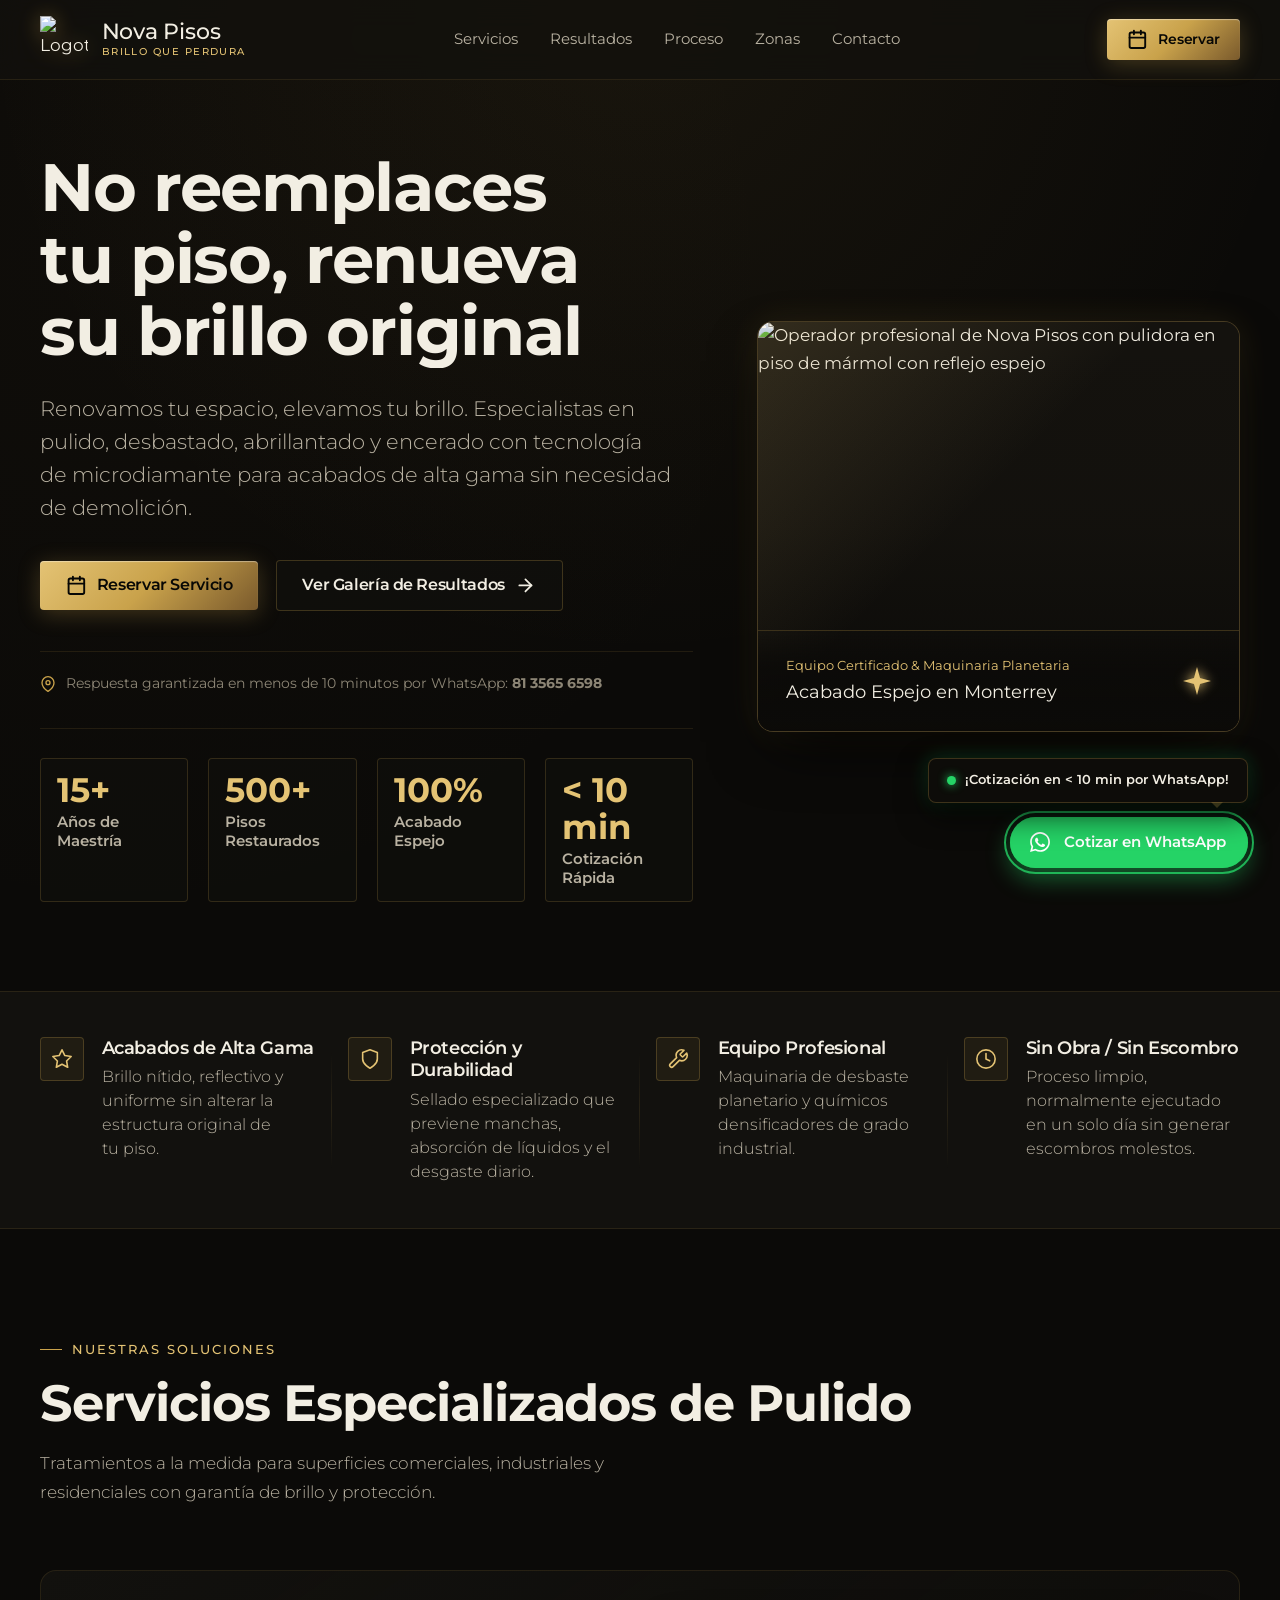
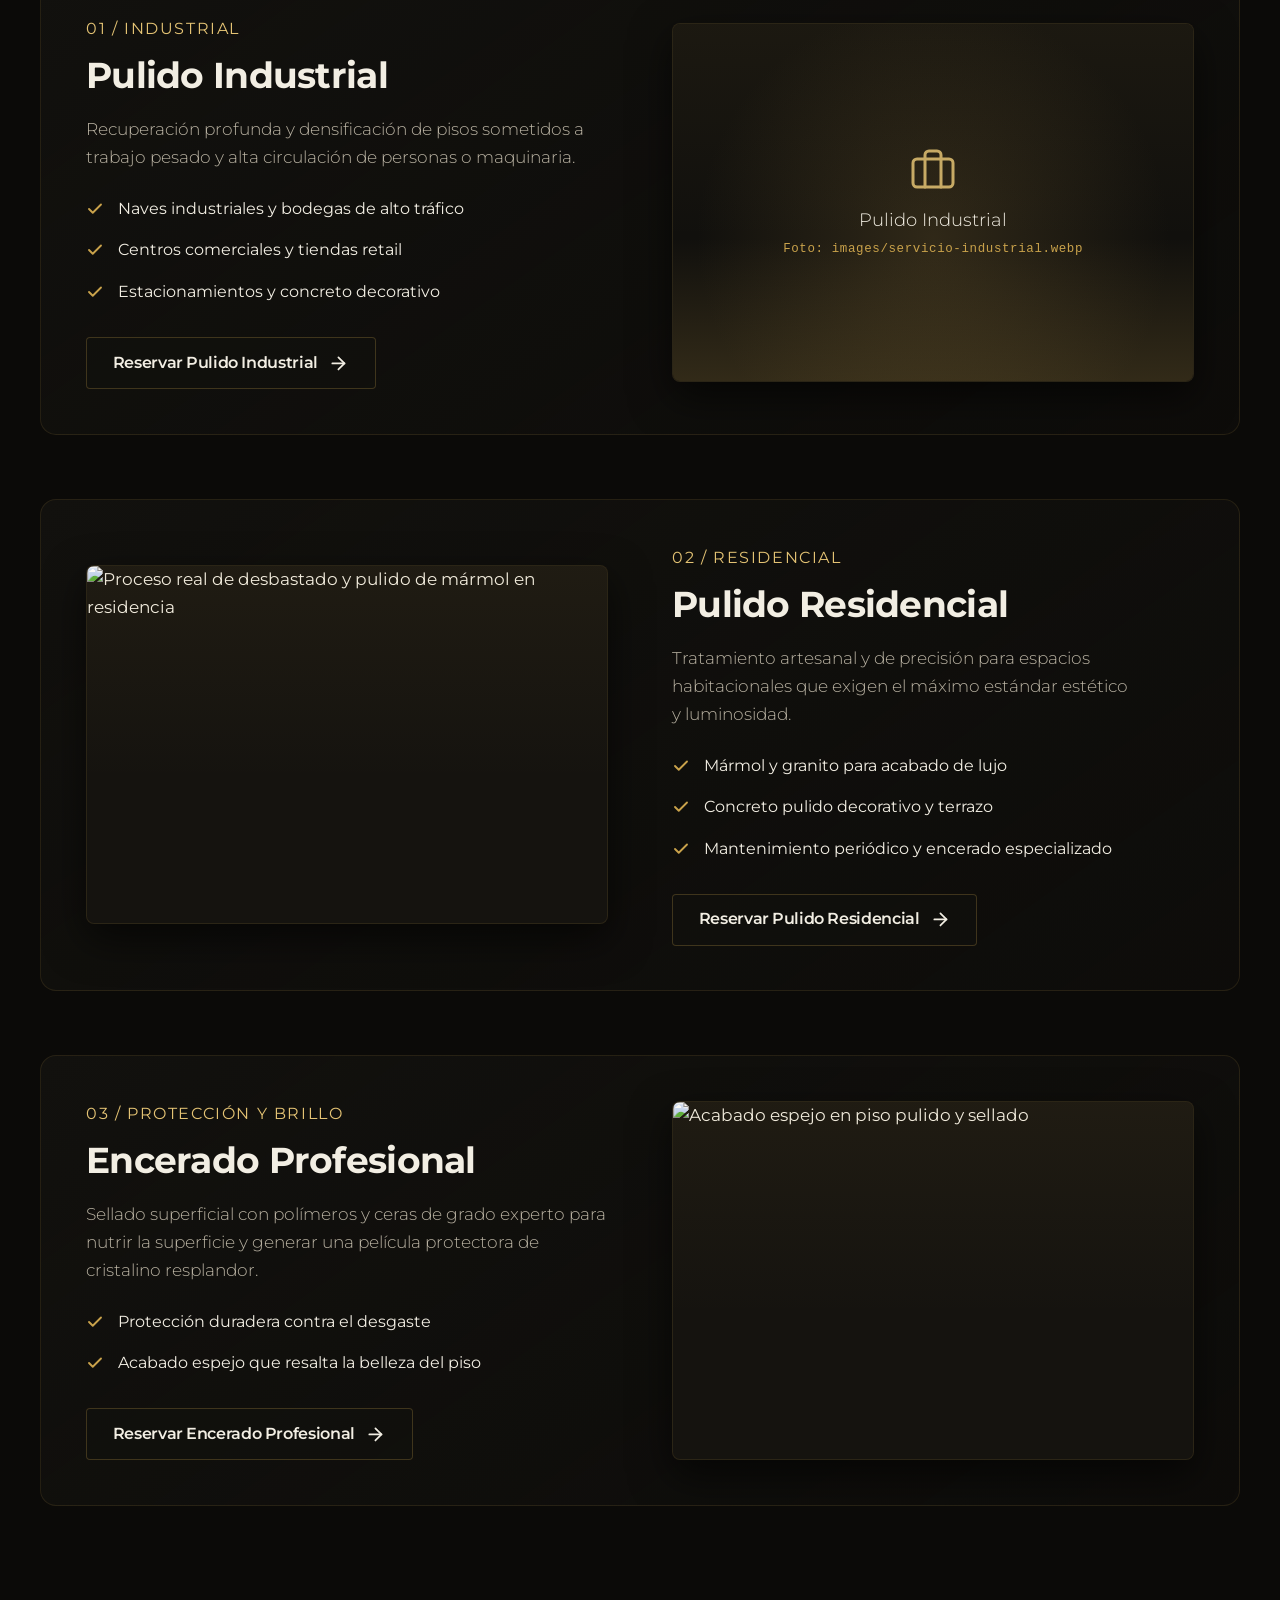
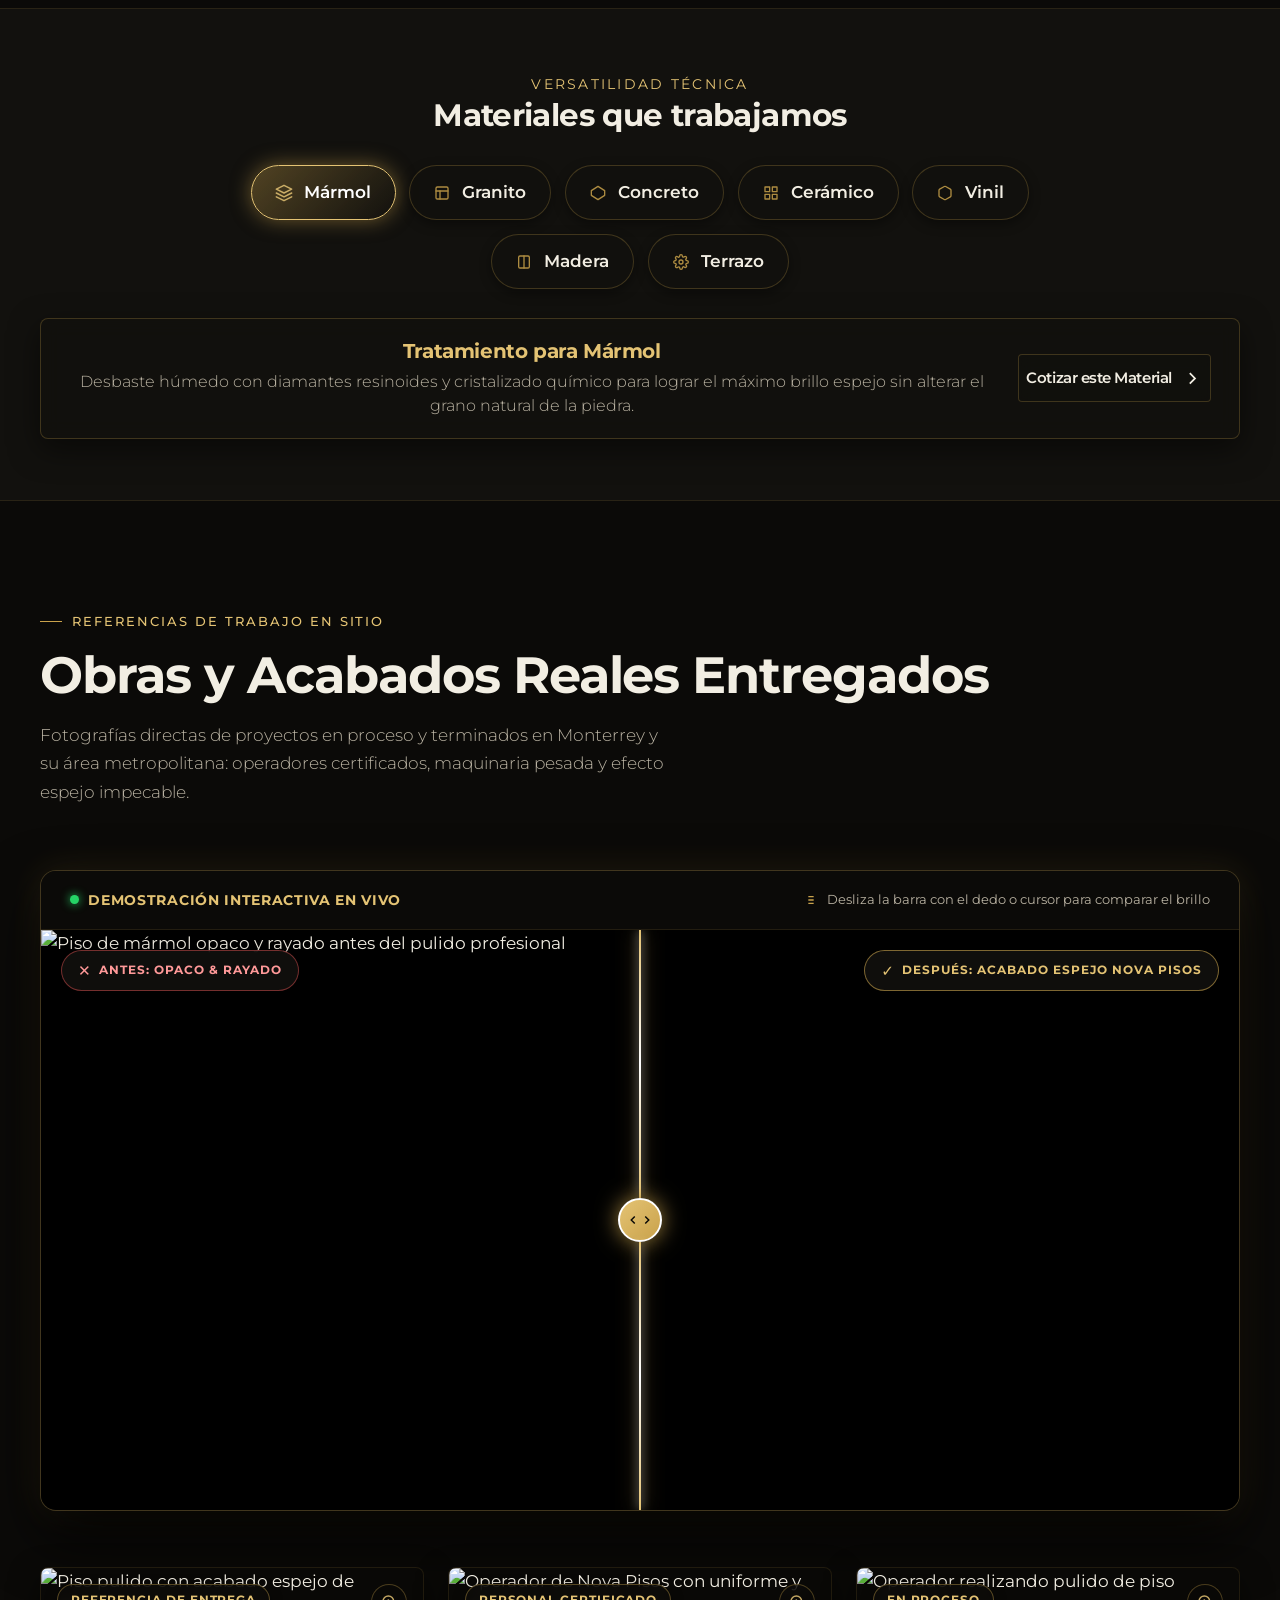
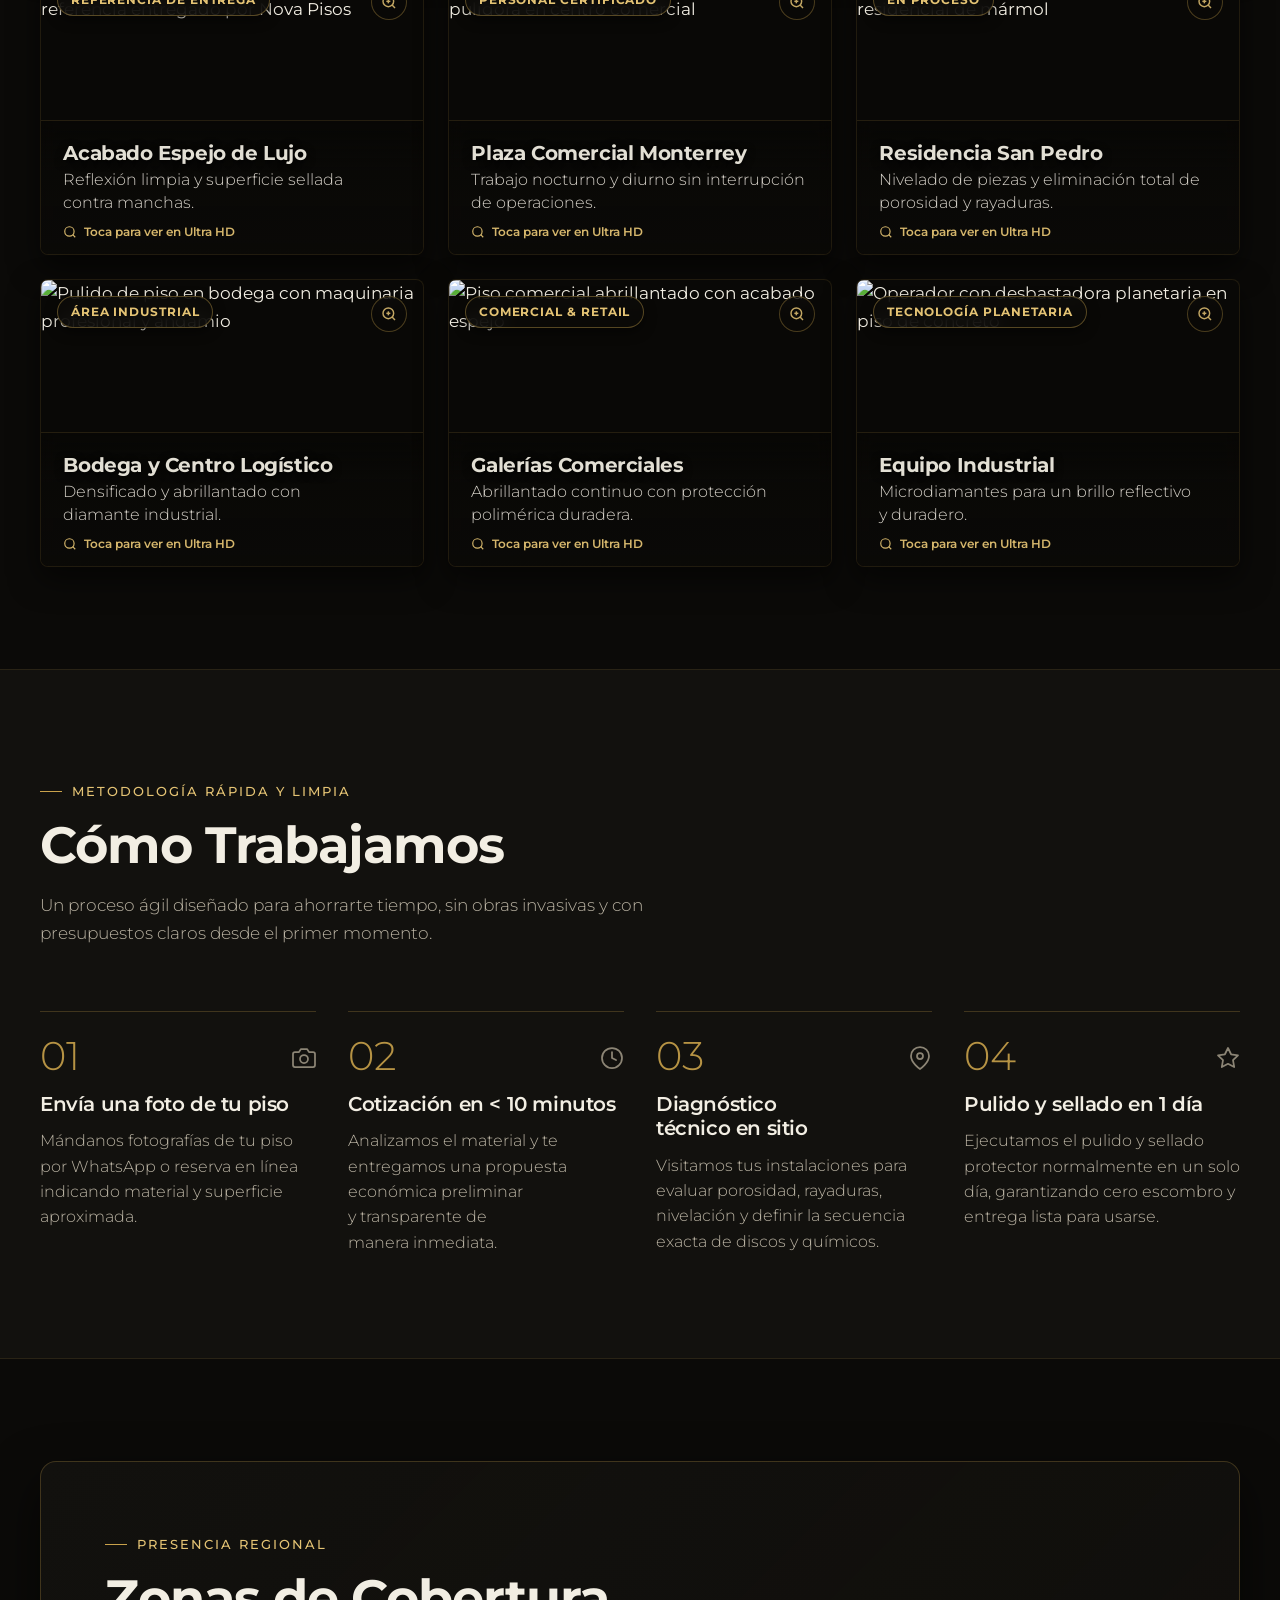
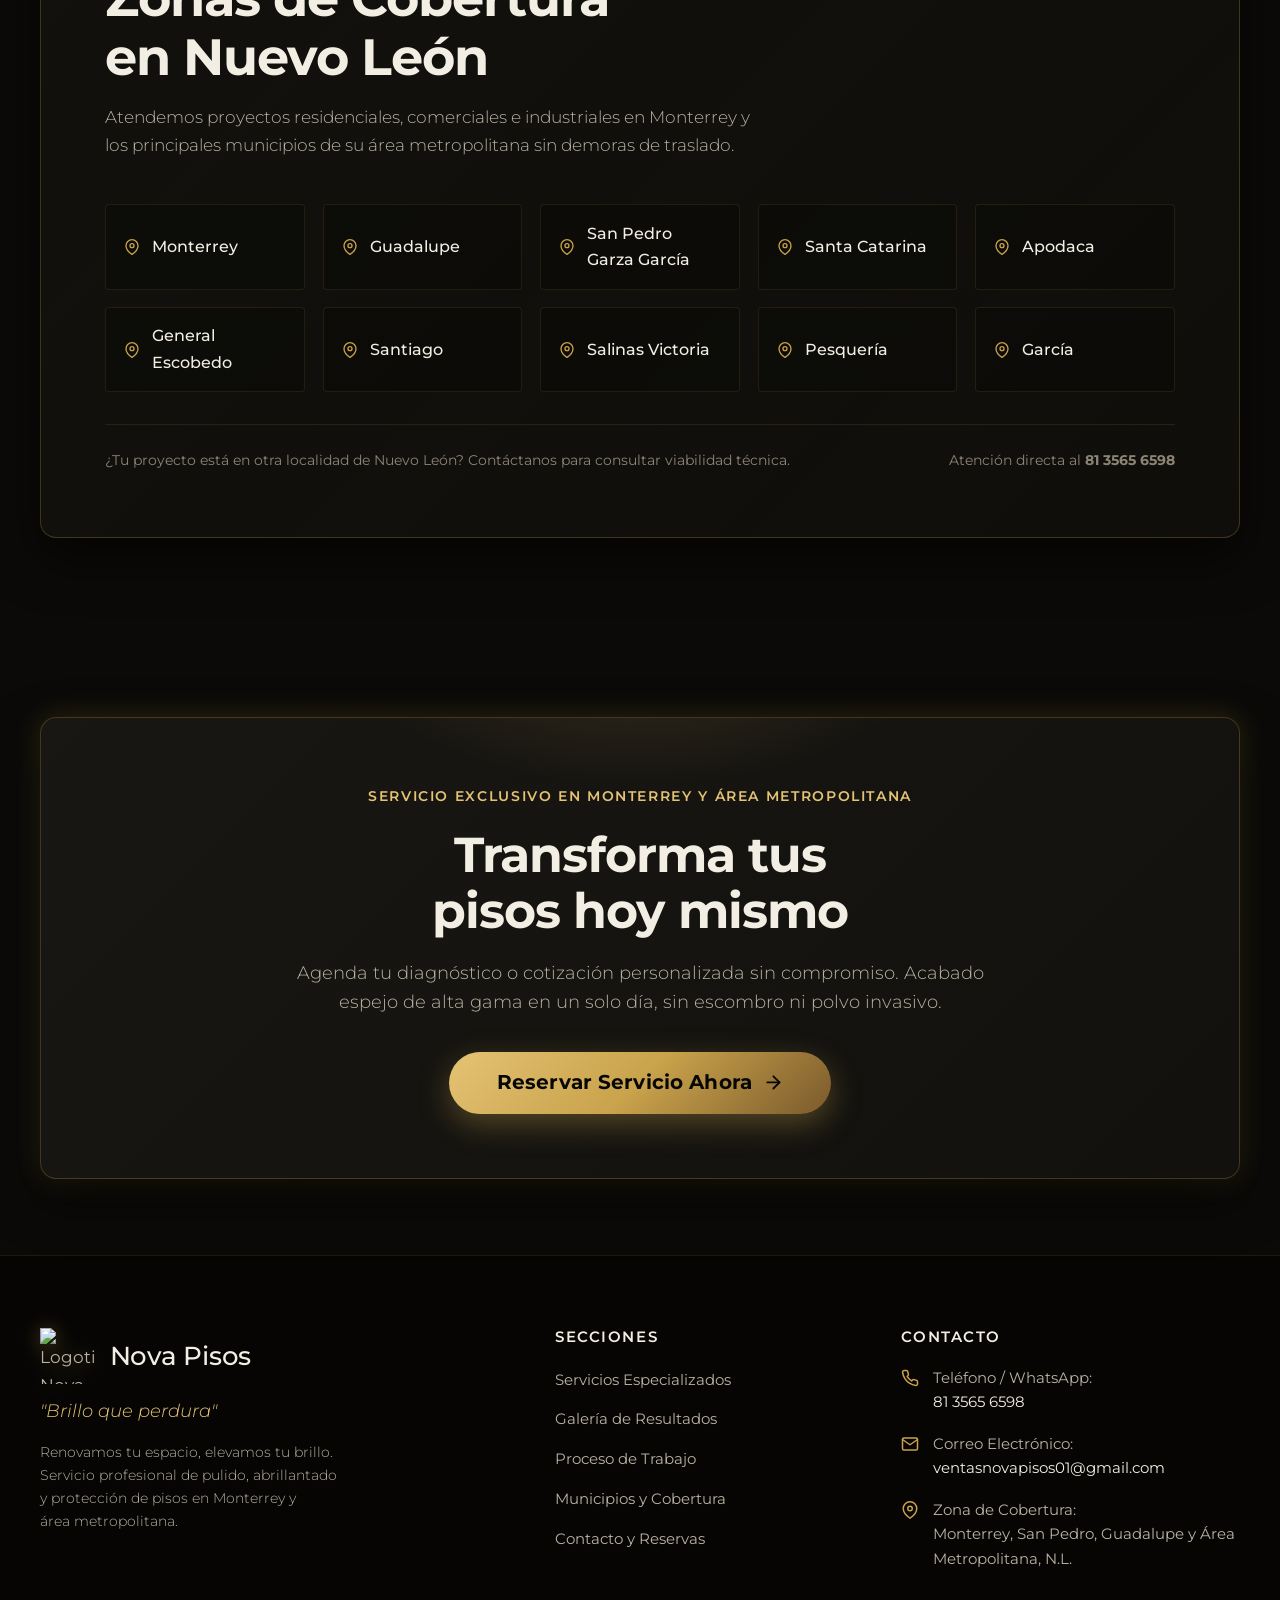
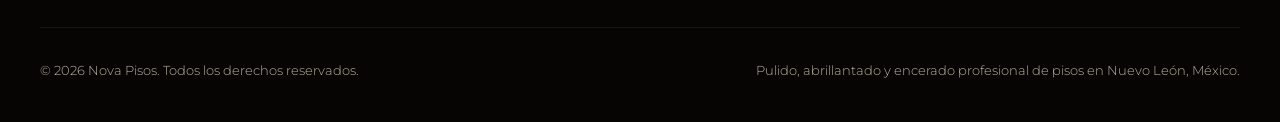
==== index.html @ 242bbbda "Actualizar index.html - boton y diseno responsivo" ====
<!DOCTYPE html>
<html lang="es">
<head>
  <meta charset="UTF-8">
  <meta name="viewport" content="width=device-width, initial-scale=1.0">
  <title>Nova Pisos | Pulido y Abrillantado de Pisos en Monterrey</title>
  <meta name="description" content="Servicio profesional de pulido, desbastado, abrillantado y encerado de pisos en Monterrey y área metropolitana. Mármol, granito, concreto y terrazo. Cotiza en menos de 10 min por WhatsApp.">
  <meta name="keywords" content="pulido de pisos Monterrey, abrillantado de mármol, desbastado de concreto, pulido industrial Monterrey, San Pedro Garza García, Nova Pisos">
  <meta name="author" content="Nova Pisos">

  <!-- Favicon / Icono de la Pestaña -->
  <link rel="icon" type="image/x-icon" href="images/favicon.ico">
  <link rel="icon" type="image/png" sizes="32x32" href="images/favicon-32x32.png">
  <link rel="icon" type="image/png" sizes="16x16" href="images/favicon-16x16.png">
  <link rel="apple-touch-icon" sizes="180x180" href="images/apple-touch-icon.png">

  <!-- Open Graph / Previsualización enriquecida al enviar el link (WhatsApp, Facebook, etc.) -->
  <meta property="og:type" content="website">
  <meta property="og:title" content="Nova Pisos | Pulido y Abrillantado de Pisos en Monterrey">
  <meta property="og:description" content="No reemplaces tu piso, renueva su brillo original. Especialistas en pulido, desbastado, abrillantado y encerado en Monterrey y área metropolitana.">
  <meta property="og:image" content="https://babotso.github.io/nova-pisos/images/og-image.png">
  <meta property="og:image:secure_url" content="https://babotso.github.io/nova-pisos/images/og-image.png">
  <meta property="og:image:type" content="image/png">
  <meta property="og:image:width" content="1200">
  <meta property="og:image:height" content="630">
  <meta property="og:image:alt" content="Logotipo Oficial y Servicios de Nova Pisos Monterrey">
  <meta property="og:site_name" content="Nova Pisos">
  <meta property="og:locale" content="es_MX">

  <!-- Twitter Card -->
  <meta name="twitter:card" content="summary_large_image">
  <meta name="twitter:title" content="Nova Pisos | Pulido y Abrillantado de Pisos en Monterrey">
  <meta name="twitter:description" content="No reemplaces tu piso, renueva su brillo original. Cotización en menos de 10 min por WhatsApp: 81 3565 6598.">
  <meta name="twitter:image" content="https://babotso.github.io/nova-pisos/images/og-image.png">

  <!-- Google Fonts: Montserrat -->
  <link rel="preconnect" href="https://fonts.googleapis.com">
  <link rel="preconnect" href="https://fonts.gstatic.com" crossorigin>
  <link href="https://fonts.googleapis.com/css2?family=Montserrat:ital,wght@0,300;0,400;0,500;0,600;0,700;0,800;0,900;1,400;1,600;1,700&display=swap" rel="stylesheet">

  <!-- Estilos Principales -->
  <link rel="stylesheet" href="css/style.css?v=3.0">
  <link rel="stylesheet" href="css/interactions.css?v=3.0">
  <link rel="preload" as="image" href="images/operador-comercial-uniforme.webp" type="image/webp">
</head>
<body>

  <!-- Enlace accesible de salto al contenido -->
  <a href="#contenido-principal" class="skip-link">Saltar al contenido principal</a>

  <!-- =========================================================================
       1. HEADER FIJO
       ========================================================================= -->
  <header class="site-header" id="header" role="banner">
    <div class="container header-inner">
      <!-- Logotipo & Nombre de Marca Oficial -->
      <a href="#" class="brand" aria-label="Nova Pisos - Inicio">
        <img src="images/logo-nova-pisos-transparente.webp" alt="Logotipo Nova Pisos" class="brand-img" width="48" height="48">
        <div class="brand-text">
          <span class="brand-name">Nova Pisos</span>
          <span class="brand-tagline">Brillo que perdura</span>
        </div>
      </a>

      <!-- Navegación Principal -->
      <nav class="site-nav" id="site-nav" aria-label="Navegación principal">
        <ul class="nav-list">
          <li><a href="#servicios" class="nav-link">Servicios</a></li>
          <li><a href="#resultados" class="nav-link">Resultados</a></li>
          <li><a href="#proceso" class="nav-link">Proceso</a></li>
          <li><a href="#zonas" class="nav-link">Zonas</a></li>
          <li><a href="contactos/" class="nav-link">Contacto</a></li>
        </ul>
      </nav>

      <!-- Acción Header: Reservar / Contacto Directo -->
      <div class="header-actions">
        <a href="contactos/" class="btn btn-primary btn-whatsapp-nav" aria-label="Reservar servicio Nova Pisos">
          <svg viewBox="0 0 24 24" fill="none" stroke="currentColor" stroke-width="2.2" stroke-linecap="round" stroke-linejoin="round" aria-hidden="true">
            <rect x="3" y="4" width="18" height="18" rx="2" ry="2"></rect>
            <line x1="16" y1="2" x2="16" y2="6"></line>
            <line x1="8" y1="2" x2="8" y2="6"></line>
            <line x1="3" y1="10" x2="21" y2="10"></line>
          </svg>
          <span>Reservar</span>
        </a>
        <button type="button" class="mobile-toggle" id="mobile-toggle" aria-label="Abrir menú" aria-expanded="false" aria-controls="site-nav">
          <svg viewBox="0 0 24 24" fill="none" stroke="currentColor" stroke-width="2" stroke-linecap="round" stroke-linejoin="round">
            <line x1="3" y1="12" x2="21" y2="12"></line>
            <line x1="3" y1="6" x2="21" y2="6"></line>
            <line x1="3" y1="18" x2="21" y2="18"></line>
          </svg>
        </button>
      </div>
    </div>
  </header>

  <main id="contenido-principal">
    <!-- =========================================================================
         2. HERO (LAYOUT ASIMÉTRICO & REFLEJO PROTAGONISTA)
         ========================================================================= -->
    <section class="section hero-section" aria-label="Presentación principal">
      <div class="container">
        <div class="hero-grid">
          <!-- Columna Izquierda: Mensaje Contundente -->
          <div class="hero-content reveal-left">
            <h1 class="hero-title">
              No reemplaces tu piso, renueva su brillo original
            </h1>

            <p class="hero-lead">
              Renovamos tu espacio, elevamos tu brillo. Especialistas en pulido, desbastado, abrillantado y encerado con tecnología de microdiamante para acabados de alta gama sin necesidad de demolición.
            </p>

            <div class="hero-actions">
              <a href="contactos/" class="btn btn-primary" aria-label="Reservar servicio de pulido">
                <svg viewBox="0 0 24 24" fill="none" stroke="currentColor" stroke-width="2.2" stroke-linecap="round" stroke-linejoin="round" aria-hidden="true">
                  <rect x="3" y="4" width="18" height="18" rx="2" ry="2"></rect>
                  <line x1="16" y1="2" x2="16" y2="6"></line>
                  <line x1="8" y1="2" x2="8" y2="6"></line>
                  <line x1="3" y1="10" x2="21" y2="10"></line>
                </svg>
                <span>Reservar Servicio</span>
              </a>

              <a href="#resultados" class="btn btn-secondary">
                <span>Ver Galería de&nbsp;Resultados</span>
                <svg viewBox="0 0 24 24" fill="none" stroke="currentColor" stroke-width="2" stroke-linecap="round" stroke-linejoin="round" aria-hidden="true">
                  <line x1="5" y1="12" x2="19" y2="12"></line>
                  <polyline points="12 5 19 12 12 19"></polyline>
                </svg>
              </a>
            </div>

            <div class="hero-location-badge">
              <svg viewBox="0 0 24 24" fill="none" stroke="currentColor" stroke-width="2" stroke-linecap="round" stroke-linejoin="round" aria-hidden="true">
                <path d="M21 10c0 7-9 13-9 13s-9-6-9-13a9 9 0 0 1 18 0z"></path>
                <circle cx="12" cy="10" r="3"></circle>
              </svg>
              <span>Respuesta garantizada en menos de 10 minutos por WhatsApp: <strong>81 3565 6598</strong></span>
            </div>

            <!-- Métricas animadas e interactivas -->
            <div class="hero-stats-strip reveal-init delay-2">
              <div class="stat-counter-card">
                <span class="stat-number" data-target="15" data-suffix="+">0</span>
                <span class="stat-label">Años de Maestría</span>
              </div>
              <div class="stat-counter-card">
                <span class="stat-number" data-target="500" data-suffix="+">0</span>
                <span class="stat-label">Pisos Restaurados</span>
              </div>
              <div class="stat-counter-card">
                <span class="stat-number" data-target="100" data-suffix="%">0</span>
                <span class="stat-label">Acabado Espejo</span>
              </div>
              <div class="stat-counter-card">
                <span class="stat-number" data-target="10" data-prefix="< " data-suffix=" min">0</span>
                <span class="stat-label">Cotización Rápida</span>
              </div>
            </div>
          </div>

          <!-- Columna Derecha: Elemento Protagonista de Piso Pulido Tipo Espejo -->
          <div class="hero-visual-wrapper reveal-right">
            <div class="hero-mirror-stage">
              <div class="hero-image-box">
                <!-- Imagen principal del hero con operador real y reflejo espejo -->
                <img src="images/operador-comercial-uniforme.webp" alt="Operador profesional de Nova Pisos con pulidora en piso de mármol con reflejo espejo" loading="eager" fetchpriority="high" width="1600" height="1579">

                <!-- Capas de reflejo y brillo especular -->
                <div class="mirror-specular-glow" aria-hidden="true"></div>

                <div class="mirror-reflection-floor">
                  <div>
                    <span class="mirror-caption-sub">Equipo Certificado & Maquinaria Planetaria</span>
                    <span class="mirror-caption-label">Acabado Espejo en Monterrey</span>
                  </div>
                  <div class="specular-star" aria-hidden="true">
                    <svg width="28" height="28" viewBox="0 0 24 24" fill="currentColor">
                      <path d="M12 0L14.6 9.4L24 12L14.6 14.6L12 24L9.4 14.6L0 12L9.4 9.4L12 0Z"/>
                    </svg>
                  </div>
                </div>
              </div>
            </div>
          </div>
        </div>
      </div>
    </section>

    <!-- =========================================================================
         3. FRANJA DE 4 VALORES CORTOS
         ========================================================================= -->
    <section class="values-strip" aria-label="Nuestros valores y ventajas">
      <div class="container">
        <div class="values-grid">
          <!-- Valor 1 -->
          <div class="value-card reveal-init delay-1">
            <div class="value-icon-box" aria-hidden="true">
              <svg viewBox="0 0 24 24" fill="none" stroke="currentColor" stroke-width="1.75" stroke-linecap="round" stroke-linejoin="round">
                <polygon points="12 2 15.09 8.26 22 9.27 17 14.14 18.18 21.02 12 17.77 5.82 21.02 7 14.14 2 9.27 8.91 8.26 12 2"></polygon>
              </svg>
            </div>
            <div>
              <h3 class="value-title">Acabados de Alta Gama</h3>
              <p class="value-desc">Brillo nítido, reflectivo y uniforme sin alterar la estructura original de tu piso.</p>
            </div>
          </div>

          <!-- Valor 2 -->
          <div class="value-card reveal-init delay-2">
            <div class="value-icon-box" aria-hidden="true">
              <svg viewBox="0 0 24 24" fill="none" stroke="currentColor" stroke-width="1.75" stroke-linecap="round" stroke-linejoin="round">
                <path d="M12 22s8-4 8-10V5l-8-3-8 3v7c0 6 8 10 8 10z"></path>
              </svg>
            </div>
            <div>
              <h3 class="value-title">Protección y Durabilidad</h3>
              <p class="value-desc">Sellado especializado que previene manchas, absorción de líquidos y el desgaste diario.</p>
            </div>
          </div>

          <!-- Valor 3 -->
          <div class="value-card reveal-init delay-3">
            <div class="value-icon-box" aria-hidden="true">
              <svg viewBox="0 0 24 24" fill="none" stroke="currentColor" stroke-width="1.75" stroke-linecap="round" stroke-linejoin="round">
                <path d="M14.7 6.3a1 1 0 0 0 0 1.4l1.6 1.6a1 1 0 0 0 1.4 0l3.77-3.77a6 6 0 0 1-7.94 7.94l-6.91 6.91a2.12 2.12 0 0 1-3-3l6.91-6.91a6 6 0 0 1 7.94-7.94l-3.76 3.76z"></path>
              </svg>
            </div>
            <div>
              <h3 class="value-title">Equipo Profesional</h3>
              <p class="value-desc">Maquinaria de desbaste planetario y químicos densificadores de grado industrial.</p>
            </div>
          </div>

          <!-- Valor 4 -->
          <div class="value-card reveal-init delay-4">
            <div class="value-icon-box" aria-hidden="true">
              <svg viewBox="0 0 24 24" fill="none" stroke="currentColor" stroke-width="1.75" stroke-linecap="round" stroke-linejoin="round">
                <circle cx="12" cy="12" r="10"></circle>
                <polyline points="12 6 12 12 16 14"></polyline>
              </svg>
            </div>
            <div>
              <h3 class="value-title">Sin Obra / Sin Escombro</h3>
              <p class="value-desc">Proceso limpio, normalmente ejecutado en un solo día sin generar escombros molestos.</p>
            </div>
          </div>
        </div>
      </div>
    </section>

    <!-- =========================================================================
         4. SERVICIOS (3 BLOQUES CON IMAGEN + BULLETS)
         ========================================================================= -->
    <section class="section services-section" id="servicios" aria-labelledby="titulo-servicios">
      <div class="container">
        <div class="section-head">
          <span class="section-tag">Nuestras Soluciones</span>
          <h2 class="section-title" id="titulo-servicios">Servicios Especializados de Pulido</h2>
          <p class="section-subtitle">
            Tratamientos a la medida para superficies comerciales, industriales y residenciales con garantía de brillo y protección.
          </p>
        </div>

        <div class="services-stack">
          <!-- Servicio 1: Pulido Industrial -->
          <article class="service-row">
            <div class="service-info reveal-left">
              <span class="service-number">01 / INDUSTRIAL</span>
              <h3 class="service-title">Pulido Industrial</h3>
              <p>
                Recuperación profunda y densificación de pisos sometidos a trabajo pesado y alta circulación de personas o maquinaria.
              </p>
              <ul class="service-bullets">
                <li class="service-bullet-item">
                  <svg class="bullet-indicator" viewBox="0 0 24 24" fill="none" stroke="currentColor" stroke-width="2.5" stroke-linecap="round" stroke-linejoin="round" aria-hidden="true">
                    <polyline points="20 6 9 17 4 12"></polyline>
                  </svg>
                  <span>Naves industriales y bodegas de alto tráfico</span>
                </li>
                <li class="service-bullet-item">
                  <svg class="bullet-indicator" viewBox="0 0 24 24" fill="none" stroke="currentColor" stroke-width="2.5" stroke-linecap="round" stroke-linejoin="round" aria-hidden="true">
                    <polyline points="20 6 9 17 4 12"></polyline>
                  </svg>
                  <span>Centros comerciales y tiendas retail</span>
                </li>
                <li class="service-bullet-item">
                  <svg class="bullet-indicator" viewBox="0 0 24 24" fill="none" stroke="currentColor" stroke-width="2.5" stroke-linecap="round" stroke-linejoin="round" aria-hidden="true">
                    <polyline points="20 6 9 17 4 12"></polyline>
                  </svg>
                  <span>Estacionamientos y concreto decorativo</span>
                </li>
              </ul>
              <a href="contactos/" class="btn btn-secondary">
                <span>Reservar Pulido&nbsp;Industrial</span>
                <svg viewBox="0 0 24 24" fill="none" stroke="currentColor" stroke-width="2" stroke-linecap="round" stroke-linejoin="round" aria-hidden="true">
                  <line x1="5" y1="12" x2="19" y2="12"></line>
                  <polyline points="12 5 19 12 12 19"></polyline>
                </svg>
              </a>
            </div>

            <div class="service-visual reveal-right">
              <img src="images/servicio-industrial.webp" alt="Pulido industrial en naves y bodegas" loading="lazy" onerror="this.style.display='none'; this.nextElementSibling.style.display='flex';">
              <div class="placeholder-visual" style="display: none;">
                <svg class="placeholder-icon" viewBox="0 0 24 24" fill="none" stroke="currentColor" stroke-width="1.5" stroke-linecap="round" stroke-linejoin="round" aria-hidden="true">
                  <rect x="2" y="7" width="20" height="14" rx="2" ry="2"></rect>
                  <path d="M16 21V5a2 2 0 0 0-2-2h-4a2 2 0 0 0-2 2v16"></path>
                </svg>
                <p class="placeholder-label">Pulido Industrial</p>
                <span class="placeholder-specs">Foto: images/servicio-industrial.webp</span>
              </div>
              <div class="service-visual-overlay" aria-hidden="true"></div>
            </div>
          </article>

          <!-- Servicio 2: Pulido Residencial (Invertido) -->
          <article class="service-row reverse">
            <div class="service-info reveal-right">
              <span class="service-number">02 / RESIDENCIAL</span>
              <h3 class="service-title">Pulido Residencial</h3>
              <p>
                Tratamiento artesanal y de precisión para espacios habitacionales que exigen el máximo estándar estético y luminosidad.
              </p>
              <ul class="service-bullets">
                <li class="service-bullet-item">
                  <svg class="bullet-indicator" viewBox="0 0 24 24" fill="none" stroke="currentColor" stroke-width="2.5" stroke-linecap="round" stroke-linejoin="round" aria-hidden="true">
                    <polyline points="20 6 9 17 4 12"></polyline>
                  </svg>
                  <span>Mármol y granito para acabado de lujo</span>
                </li>
                <li class="service-bullet-item">
                  <svg class="bullet-indicator" viewBox="0 0 24 24" fill="none" stroke="currentColor" stroke-width="2.5" stroke-linecap="round" stroke-linejoin="round" aria-hidden="true">
                    <polyline points="20 6 9 17 4 12"></polyline>
                  </svg>
                  <span>Concreto pulido decorativo y terrazo</span>
                </li>
                <li class="service-bullet-item">
                  <svg class="bullet-indicator" viewBox="0 0 24 24" fill="none" stroke="currentColor" stroke-width="2.5" stroke-linecap="round" stroke-linejoin="round" aria-hidden="true">
                    <polyline points="20 6 9 17 4 12"></polyline>
                  </svg>
                  <span>Mantenimiento periódico y encerado especializado</span>
                </li>
              </ul>
              <a href="contactos/" class="btn btn-secondary">
                <span>Reservar Pulido&nbsp;Residencial</span>
                <svg viewBox="0 0 24 24" fill="none" stroke="currentColor" stroke-width="2" stroke-linecap="round" stroke-linejoin="round" aria-hidden="true">
                  <line x1="5" y1="12" x2="19" y2="12"></line>
                  <polyline points="12 5 19 12 12 19"></polyline>
                </svg>
              </a>
            </div>

            <div class="service-visual reveal-left">
              <img src="images/operador-residencial-proceso.webp" alt="Proceso real de desbastado y pulido de mármol en residencia" loading="lazy">
              <div class="service-visual-overlay" aria-hidden="true"></div>
            </div>
          </article>

          <!-- Servicio 3: Encerado Profesional -->
          <article class="service-row">
            <div class="service-info reveal-left">
              <span class="service-number">03 / PROTECCIÓN Y BRILLO</span>
              <h3 class="service-title">Encerado Profesional</h3>
              <p>
                Sellado superficial con polímeros y ceras de grado experto para nutrir la superficie y generar una película protectora de cristalino resplandor.
              </p>
              <ul class="service-bullets">
                <li class="service-bullet-item">
                  <svg class="bullet-indicator" viewBox="0 0 24 24" fill="none" stroke="currentColor" stroke-width="2.5" stroke-linecap="round" stroke-linejoin="round" aria-hidden="true">
                    <polyline points="20 6 9 17 4 12"></polyline>
                  </svg>
                  <span>Protección duradera contra el desgaste</span>
                </li>
                <li class="service-bullet-item">
                  <svg class="bullet-indicator" viewBox="0 0 24 24" fill="none" stroke="currentColor" stroke-width="2.5" stroke-linecap="round" stroke-linejoin="round" aria-hidden="true">
                    <polyline points="20 6 9 17 4 12"></polyline>
                  </svg>
                  <span>Acabado espejo que resalta la belleza del piso</span>
                </li>
              </ul>
              <a href="contactos/" class="btn btn-secondary">
                <span>Reservar Encerado&nbsp;Profesional</span>
                <svg viewBox="0 0 24 24" fill="none" stroke="currentColor" stroke-width="2" stroke-linecap="round" stroke-linejoin="round" aria-hidden="true">
                  <line x1="5" y1="12" x2="19" y2="12"></line>
                  <polyline points="12 5 19 12 12 19"></polyline>
                </svg>
              </a>
            </div>

            <div class="service-visual reveal-right">
              <img src="images/resultado-espejo-terminado.webp" alt="Acabado espejo en piso pulido y sellado" loading="lazy">
              <div class="service-visual-overlay" aria-hidden="true"></div>
            </div>
          </article>
        </div>
      </div>
    </section>

    <!-- =========================================================================
         5. BANDA DE MATERIALES (CHIPS)
         ========================================================================= -->
    <section class="materials-band" aria-label="Materiales que trabajamos">
      <div class="container">
        <span class="materials-title-small">Versatilidad Técnica</span>
        <h2 class="materials-headline">Materiales que trabajamos</h2>
        <div class="materials-chips-wrap" id="materials-chips-container">
          <!-- Mármol -->
          <div class="material-chip active reveal-scale delay-1" data-material="Mármol" data-desc="Desbaste húmedo con diamantes resinoides y cristalizado químico para lograr el máximo brillo espejo sin alterar el grano natural de la piedra.">
            <svg viewBox="0 0 24 24" fill="none" stroke="currentColor" stroke-width="2" stroke-linecap="round" stroke-linejoin="round" aria-hidden="true">
              <polygon points="12 2 2 7 12 12 22 7 12 2"></polygon>
              <polyline points="2 17 12 22 22 17"></polyline>
              <polyline points="2 12 12 17 22 12"></polyline>
            </svg>
            <span>Mármol</span>
          </div>

          <!-- Granito -->
          <div class="material-chip reveal-scale delay-2" data-material="Granito" data-desc="Pulido con copas de diamante de alta densidad para recuperar el lustre original y sellador de penetración profunda antimanchas.">
            <svg viewBox="0 0 24 24" fill="none" stroke="currentColor" stroke-width="2" stroke-linecap="round" stroke-linejoin="round" aria-hidden="true">
              <rect x="3" y="3" width="18" height="18" rx="2" ry="2"></rect>
              <line x1="3" y1="9" x2="21" y2="9"></line>
              <line x1="9" y1="21" x2="9" y2="9"></line>
            </svg>
            <span>Granito</span>
          </div>

          <!-- Concreto -->
          <div class="material-chip reveal-scale delay-3" data-material="Concreto" data-desc="Densificado con silicato de litio y pulido mecánico planetario de alta resistencia mecánica para naves industriales, bodegas y cocheras.">
            <svg viewBox="0 0 24 24" fill="none" stroke="currentColor" stroke-width="2" stroke-linecap="round" stroke-linejoin="round" aria-hidden="true">
              <polygon points="12 2 22 8.5 22 15.5 12 22 2 15.5 2 8.5 12 2"></polygon>
            </svg>
            <span>Concreto</span>
          </div>

          <!-- Cerámico -->
          <div class="material-chip reveal-scale delay-1" data-material="Cerámico" data-desc="Limpieza desincrustante profunda con cepillos rotativos, desmanchado de boquillas y sellador protector hidrofóbico.">
            <svg viewBox="0 0 24 24" fill="none" stroke="currentColor" stroke-width="2" stroke-linecap="round" stroke-linejoin="round" aria-hidden="true">
              <rect x="3" y="3" width="7" height="7"></rect>
              <rect x="14" y="3" width="7" height="7"></rect>
              <rect x="14" y="14" width="7" height="7"></rect>
              <rect x="3" y="14" width="7" height="7"></rect>
            </svg>
            <span>Cerámico</span>
          </div>

          <!-- Vinil -->
          <div class="material-chip reveal-scale delay-2" data-material="Vinil" data-desc="Decapado total de capas viejas degradadas y aplicación de 3 capas de emulsión polimérica antideslizante con acabado gloss.">
            <svg viewBox="0 0 24 24" fill="none" stroke="currentColor" stroke-width="2" stroke-linecap="round" stroke-linejoin="round" aria-hidden="true">
              <path d="M21 16V8a2 2 0 0 0-1-1.73l-7-4a2 2 0 0 0-2 0l-7 4A2 2 0 0 0 3 8v8a2 2 0 0 0 1 1.73l7 4a2 2 0 0 0 2 0l7-4A2 2 0 0 0 21 16z"></path>
            </svg>
            <span>Vinil</span>
          </div>

          <!-- Madera -->
          <div class="material-chip reveal-scale delay-3" data-material="Madera" data-desc="Lijado fino de precisión libre de polvo, resanado estético de juntas y barniz o cera poliuretánica de alto tránsito.">
            <svg viewBox="0 0 24 24" fill="none" stroke="currentColor" stroke-width="2" stroke-linecap="round" stroke-linejoin="round" aria-hidden="true">
              <path d="M12 3v18"></path>
              <rect x="4" y="3" width="16" height="18" rx="2"></rect>
            </svg>
            <span>Madera</span>
          </div>

          <!-- Terrazo -->
          <div class="material-chip reveal-scale delay-4" data-material="Terrazo" data-desc="Restauración de juntas de dilatación, desbaste micrométrico y abrillantado con pasta cristalizadora para brillo continuo.">
            <svg viewBox="0 0 24 24" fill="none" stroke="currentColor" stroke-width="2" stroke-linecap="round" stroke-linejoin="round" aria-hidden="true">
              <circle cx="12" cy="12" r="3"></circle>
              <path d="M19.4 15a1.65 1.65 0 0 0 .33 1.82l.06.06a2 2 0 0 1 0 2.83 2 2 0 0 1-2.83 0l-.06-.06a1.65 1.65 0 0 0-1.82-.33 1.65 1.65 0 0 0-1 1.51V21a2 2 0 0 1-2 2 2 2 0 0 1-2-2v-.09A1.65 1.65 0 0 0 9 19.4a1.65 1.65 0 0 0-1.82.33l-.06.06a2 2 0 0 1-2.83 0 2 2 0 0 1 0-2.83l.06-.06a1.65 1.65 0 0 0 .33-1.82 1.65 1.65 0 0 0-1.51-1H3a2 2 0 0 1-2-2 2 2 0 0 1 2-2h.09A1.65 1.65 0 0 0 4.6 9a1.65 1.65 0 0 0-.33-1.82l-.06-.06a2 2 0 0 1 0-2.83 2 2 0 0 1 2.83 0l.06.06a1.65 1.65 0 0 0 1.82.33H9a1.65 1.65 0 0 0 1-1.51V3a2 2 0 0 1 2-2 2 2 0 0 1 2 2v.09a1.65 1.65 0 0 0 1 1.51 1.65 1.65 0 0 0 1.82-.33l.06-.06a2 2 0 0 1 2.83 0 2 2 0 0 1 0 2.83l-.06.06a1.65 1.65 0 0 0-.33 1.82V9a1.65 1.65 0 0 0 1.51 1H21a2 2 0 0 1 2 2 2 2 0 0 1-2 2h-.09a1.65 1.65 0 0 0-1.51 1z"></path>
            </svg>
            <span>Terrazo</span>
          </div>
        </div>

        <!-- Tarjeta Interactiva de Detalle de Material -->
        <div class="material-info-card" id="material-info-card">
          <div class="material-info-text">
            <h4 id="material-title">Tratamiento para Mármol</h4>
            <p id="material-desc">Desbaste húmedo con diamantes resinoides y cristalizado químico para lograr el máximo brillo espejo sin alterar el grano natural de la piedra.</p>
          </div>
          <a href="https://wa.me/5218135656598?text=Hola%20Nova%20Pisos,%20solicito%20cotización%20para%20pulido%20de%20Mármol" target="_blank" rel="noopener noreferrer" class="btn btn-secondary" id="material-cta-btn" style="white-space: nowrap !important; text-wrap: nowrap !important; letter-spacing: -0.026em !important; word-spacing: -0.022em !important;">
            <span style="letter-spacing: -0.026em !important; word-spacing: -0.022em !important; white-space: nowrap !important;">Cotizar&nbsp;este&nbsp;Material</span>
            <svg viewBox="0 0 24 24" fill="none" stroke="currentColor" stroke-width="2"><polyline points="9 18 15 12 9 6"></polyline></svg>
          </a>
        </div>
      </div>
    </section>



    <!-- =========================================================================
         6. GALERÍA DE RESULTADOS (REFERENCIAS REALES DE TRABAJO EN SITIO)
         ========================================================================= -->
    <section class="section gallery-section" id="resultados" aria-labelledby="titulo-galeria">
      <div class="container">
        <div class="section-head reveal-init">
          <span class="section-tag">Referencias de Trabajo en Sitio</span>
          <h2 class="section-title" id="titulo-galeria">Obras y Acabados Reales Entregados</h2>
          <p class="section-subtitle">
            Fotografías directas de proyectos en proceso y terminados en Monterrey y su área metropolitana: operadores certificados, maquinaria pesada y efecto espejo impecable.
          </p>
        </div>

        <!-- Comparador Interactivo Antes / Después con Slider Deslizable -->
        <div class="interactive-comparison-card reveal-init reveal-scale" id="comparador-interactivo">
          <div class="comparison-top-bar">
            <div class="comparison-badge">
              <span class="pulsing-dot"></span>
              <span>Demostración Interactiva en Vivo</span>
            </div>
            <div class="comparison-instructions">
              <svg viewBox="0 0 24 24" fill="none" stroke="currentColor" stroke-width="2"><path d="M8 7h8M8 12h8M8 17h8"/></svg>
              <span>Desliza la barra con el dedo o cursor para comparar el brillo</span>
            </div>
          </div>
          
          <div class="before-after-wrapper" id="before-after-slider">
            <!-- Imagen ANTES (Piso Opaco) -->
            <div class="comparison-img-box before-box">
              <img src="images/comparativa-antes.jpg" alt="Piso de mármol opaco y rayado antes del pulido profesional" draggable="false">
              <div class="status-tag tag-before">
                <span class="tag-icon">✕</span>
                <span>ANTES: Opaco & Rayado</span>
              </div>
            </div>

            <!-- Imagen DESPUÉS (Piso Espejo) -->
            <div class="comparison-img-box after-box" id="after-box">
              <img src="images/comparativa-despues.jpg" alt="Piso de mármol con acabado espejo pulido por Nova Pisos" draggable="false">
              <div class="status-tag tag-after">
                <span class="tag-icon">✓</span>
                <span>DESPUÉS: Acabado Espejo Nova Pisos</span>
              </div>
            </div>

            <!-- Barra divisora interactiva -->
            <div class="slider-divider" id="slider-divider">
              <div class="divider-line"></div>
              <div class="divider-handle" aria-label="Deslizar comparativa antes y después" role="slider" aria-valuenow="50" aria-valuemin="0" aria-valuemax="100">
                <svg viewBox="0 0 24 24" fill="none" stroke="currentColor" stroke-width="2.5"><polyline points="15 18 9 12 15 6"></polyline></svg>
                <svg viewBox="0 0 24 24" fill="none" stroke="currentColor" stroke-width="2.5"><polyline points="9 18 15 12 9 6"></polyline></svg>
              </div>
              <div class="divider-line"></div>
            </div>
          </div>
        </div>

        <div class="gallery-grid">
          <!-- Referencia 1: Acabado Espejo Final -->
          <div class="gallery-item reveal-init delay-1" data-full="images/resultado-espejo-terminado.webp" data-title="Acabado Espejo Tipo Cristal" data-desc="Piso de mármol pulido y sellado con reflejo nítido de muros y cancelería.">
            <span class="gallery-badge-top">Referencia de Entrega</span>
            <div class="gallery-zoom-button" aria-hidden="true">
              <svg viewBox="0 0 24 24" fill="none" stroke="currentColor" stroke-width="2.2"><circle cx="11" cy="11" r="8"></circle><line x1="21" y1="21" x2="16.65" y2="16.65"></line><line x1="11" y1="8" x2="11" y2="14"></line><line x1="8" y1="11" x2="14" y2="11"></line></svg>
            </div>
            <img src="images/resultado-espejo-terminado.webp" alt="Piso pulido con acabado espejo de referencia entregado por Nova Pisos" loading="lazy">
            <div class="gallery-overlay">
              <h3 class="gallery-title">Acabado Espejo de Lujo</h3>
              <p class="gallery-desc">Reflexión limpia y superficie sellada contra manchas.</p>
              <span class="gallery-zoom-hint"><svg viewBox="0 0 24 24" fill="none" stroke="currentColor" stroke-width="2"><circle cx="11" cy="11" r="8"></circle><line x1="21" y1="21" x2="16.65" y2="16.65"></line></svg> Toca para ver en Ultra HD</span>
            </div>
          </div>

          <!-- Referencia 2: Operador Uniformado en Plaza Comercial -->
          <div class="gallery-item reveal-init delay-2" data-full="images/operador-comercial-uniforme.webp" data-title="Operador Certificado en Plaza Comercial" data-desc="Técnico de Nova Pisos con uniforme oficial y equipo rotativo en pasillo comercial.">
            <span class="gallery-badge-top">Personal Certificado</span>
            <div class="gallery-zoom-button" aria-hidden="true">
              <svg viewBox="0 0 24 24" fill="none" stroke="currentColor" stroke-width="2.2"><circle cx="11" cy="11" r="8"></circle><line x1="21" y1="21" x2="16.65" y2="16.65"></line><line x1="11" y1="8" x2="11" y2="14"></line><line x1="8" y1="11" x2="14" y2="11"></line></svg>
            </div>
            <img src="images/operador-comercial-uniforme.webp" alt="Operador de Nova Pisos con uniforme y pulidora en centro comercial" loading="lazy">
            <div class="gallery-overlay">
              <h3 class="gallery-title">Plaza Comercial Monterrey</h3>
              <p class="gallery-desc">Trabajo nocturno y diurno sin interrupción de operaciones.</p>
              <span class="gallery-zoom-hint"><svg viewBox="0 0 24 24" fill="none" stroke="currentColor" stroke-width="2"><circle cx="11" cy="11" r="8"></circle><line x1="21" y1="21" x2="16.65" y2="16.65"></line></svg> Toca para ver en Ultra HD</span>
            </div>
          </div>

          <!-- Referencia 3: Proceso en Residencia -->
          <div class="gallery-item reveal-init delay-3" data-full="images/operador-residencial-proceso.webp" data-title="Pulido Residencial en Proceso" data-desc="Desbaste húmedo y cristalizado de mármol en estancia residencial.">
            <span class="gallery-badge-top">En Proceso</span>
            <div class="gallery-zoom-button" aria-hidden="true">
              <svg viewBox="0 0 24 24" fill="none" stroke="currentColor" stroke-width="2.2"><circle cx="11" cy="11" r="8"></circle><line x1="21" y1="21" x2="16.65" y2="16.65"></line><line x1="11" y1="8" x2="11" y2="14"></line><line x1="8" y1="11" x2="14" y2="11"></line></svg>
            </div>
            <img src="images/operador-residencial-proceso.webp" alt="Operador realizando pulido de piso residencial de mármol" loading="lazy">
            <div class="gallery-overlay">
              <h3 class="gallery-title">Residencia San Pedro</h3>
              <p class="gallery-desc">Nivelado de piezas y eliminación total de porosidad y rayaduras.</p>
              <span class="gallery-zoom-hint"><svg viewBox="0 0 24 24" fill="none" stroke="currentColor" stroke-width="2"><circle cx="11" cy="11" r="8"></circle><line x1="21" y1="21" x2="16.65" y2="16.65"></line></svg> Toca para ver en Ultra HD</span>
            </div>
          </div>

          <!-- Referencia 4: Bodega con Equipo Pesado -->
          <div class="gallery-item reveal-init delay-1" data-full="images/galeria-bodega.webp" data-title="Nave Industrial con Maquinaria Planetaria" data-desc="Tratamiento de concreto pulido para soportar montacargas y tráfico severo.">
            <span class="gallery-badge-top">Área Industrial</span>
            <div class="gallery-zoom-button" aria-hidden="true">
              <svg viewBox="0 0 24 24" fill="none" stroke="currentColor" stroke-width="2.2"><circle cx="11" cy="11" r="8"></circle><line x1="21" y1="21" x2="16.65" y2="16.65"></line><line x1="11" y1="8" x2="11" y2="14"></line><line x1="8" y1="11" x2="14" y2="11"></line></svg>
            </div>
            <img src="images/galeria-bodega.webp" alt="Pulido de piso en bodega con maquinaria profesional y andamio" loading="lazy">
            <div class="gallery-overlay">
              <h3 class="gallery-title">Bodega y Centro Logístico</h3>
              <p class="gallery-desc">Densificado y abrillantado con diamante industrial.</p>
              <span class="gallery-zoom-hint"><svg viewBox="0 0 24 24" fill="none" stroke="currentColor" stroke-width="2"><circle cx="11" cy="11" r="8"></circle><line x1="21" y1="21" x2="16.65" y2="16.65"></line></svg> Toca para ver en Ultra HD</span>
            </div>
          </div>

          <!-- Referencia 5: Pasillo Retail de Alto Tránsito -->
          <div class="gallery-item reveal-init delay-2" data-full="images/galeria-comercial.webp" data-title="Piso Comercial de Alto Tránsito" data-desc="Tratamiento de máxima reflexión y durabilidad para flujo peatonal continuo.">
            <span class="gallery-badge-top">Comercial & Retail</span>
            <div class="gallery-zoom-button" aria-hidden="true">
              <svg viewBox="0 0 24 24" fill="none" stroke="currentColor" stroke-width="2.2"><circle cx="11" cy="11" r="8"></circle><line x1="21" y1="21" x2="16.65" y2="16.65"></line><line x1="11" y1="8" x2="11" y2="14"></line><line x1="8" y1="11" x2="14" y2="11"></line></svg>
            </div>
            <img src="images/galeria-comercial.webp" alt="Piso comercial abrillantado con acabado espejo" loading="lazy">
            <div class="gallery-overlay">
              <h3 class="gallery-title">Galerías Comerciales</h3>
              <p class="gallery-desc">Abrillantado continuo con protección polimérica duradera.</p>
              <span class="gallery-zoom-hint"><svg viewBox="0 0 24 24" fill="none" stroke="currentColor" stroke-width="2"><circle cx="11" cy="11" r="8"></circle><line x1="21" y1="21" x2="16.65" y2="16.65"></line></svg> Toca para ver en Ultra HD</span>
            </div>
          </div>

          <!-- Referencia 6: Maquinaria Planetaria Pesada -->
          <div class="gallery-item reveal-init delay-3" data-full="images/servicio-industrial.webp" data-title="Equipo Planetario de Alto Rendimiento" data-desc="Desbaste multi-cabezal para acabados sin rayas ni marcas circulares.">
            <span class="gallery-badge-top">Tecnología Planetaria</span>
            <div class="gallery-zoom-button" aria-hidden="true">
              <svg viewBox="0 0 24 24" fill="none" stroke="currentColor" stroke-width="2.2"><circle cx="11" cy="11" r="8"></circle><line x1="21" y1="21" x2="16.65" y2="16.65"></line><line x1="11" y1="8" x2="11" y2="14"></line><line x1="8" y1="11" x2="14" y2="11"></line></svg>
            </div>
            <img src="images/servicio-industrial.webp" alt="Operador con desbastadora planetaria en piso de concreto" loading="lazy">
            <div class="gallery-overlay">
              <h3 class="gallery-title">Equipo Industrial</h3>
              <p class="gallery-desc">Microdiamantes para un brillo reflectivo y duradero.</p>
              <span class="gallery-zoom-hint"><svg viewBox="0 0 24 24" fill="none" stroke="currentColor" stroke-width="2"><circle cx="11" cy="11" r="8"></circle><line x1="21" y1="21" x2="16.65" y2="16.65"></line></svg> Toca para ver en Ultra HD</span>
            </div>
          </div>
        </div>
      </div>
    </section>

    <!-- =========================================================================
         7. PROCESO DE VENTA (4 PASOS NUMERADOS)
         ========================================================================= -->
    <section class="section process-section" id="proceso" aria-labelledby="titulo-proceso">
      <div class="container">
        <div class="section-head reveal-init">
          <span class="section-tag">Metodología Rápida y Limpia</span>
          <h2 class="section-title" id="titulo-proceso">Cómo Trabajamos</h2>
          <p class="section-subtitle">
            Un proceso ágil diseñado para ahorrarte tiempo, sin obras invasivas y con presupuestos claros desde el primer momento.
          </p>
        </div>

        <div class="process-steps">
          <!-- Paso 1 -->
          <div class="process-step reveal-init delay-1">
            <div class="step-header">
              <span class="step-num">01</span>
              <div class="step-icon" aria-hidden="true">
                <svg viewBox="0 0 24 24" fill="none" stroke="currentColor" stroke-width="1.75" stroke-linecap="round" stroke-linejoin="round">
                  <path d="M23 19a2 2 0 0 1-2 2H3a2 2 0 0 1-2-2V8a2 2 0 0 1 2-2h4l2-3h6l2 3h4a2 2 0 0 1 2 2z"></path>
                  <circle cx="12" cy="13" r="4"></circle>
                </svg>
              </div>
            </div>
            <h3 class="step-title">Envía una foto de tu piso</h3>
            <p class="step-desc">
              Mándanos fotografías de tu piso por WhatsApp o reserva en línea indicando material y superficie aproximada.
            </p>
          </div>

          <!-- Paso 2 -->
          <div class="process-step reveal-init delay-2">
            <div class="step-header">
              <span class="step-num">02</span>
              <div class="step-icon" aria-hidden="true">
                <svg viewBox="0 0 24 24" fill="none" stroke="currentColor" stroke-width="1.75" stroke-linecap="round" stroke-linejoin="round">
                  <circle cx="12" cy="12" r="10"></circle>
                  <polyline points="12 6 12 12 16 14"></polyline>
                </svg>
              </div>
            </div>
            <h3 class="step-title">Cotización en &lt; 10 minutos</h3>
            <p class="step-desc">
              Analizamos el material y te entregamos una propuesta económica preliminar y transparente de manera inmediata.
            </p>
          </div>

          <!-- Paso 3 -->
          <div class="process-step reveal-init delay-3">
            <div class="step-header">
              <span class="step-num">03</span>
              <div class="step-icon" aria-hidden="true">
                <svg viewBox="0 0 24 24" fill="none" stroke="currentColor" stroke-width="1.75" stroke-linecap="round" stroke-linejoin="round">
                  <path d="M21 10c0 7-9 13-9 13s-9-6-9-13a9 9 0 0 1 18 0z"></path>
                  <circle cx="12" cy="10" r="3"></circle>
                </svg>
              </div>
            </div>
            <h3 class="step-title">Diagnóstico técnico en sitio</h3>
            <p class="step-desc">
              Visitamos tus instalaciones para evaluar porosidad, rayaduras, nivelación y definir la secuencia exacta de discos y químicos.
            </p>
          </div>

          <!-- Paso 4 -->
          <div class="process-step reveal-init delay-4">
            <div class="step-header">
              <span class="step-num">04</span>
              <div class="step-icon" aria-hidden="true">
                <svg viewBox="0 0 24 24" fill="none" stroke="currentColor" stroke-width="1.75" stroke-linecap="round" stroke-linejoin="round">
                  <path d="M12 2l3.09 6.26L22 9.27l-5 4.87 1.18 6.88L12 17.77l-6.18 3.25L7 14.14 2 9.27l6.91-1.01L12 2z"></path>
                </svg>
              </div>
            </div>
            <h3 class="step-title">Pulido y sellado en 1 día</h3>
            <p class="step-desc">
              Ejecutamos el pulido y sellado protector normalmente en un solo día, garantizando cero escombro y entrega lista para usarse.
            </p>
          </div>
        </div>
      </div>
    </section>

    <!-- =========================================================================
         8. ZONAS DE COBERTURA (10 MUNICIPIOS DE NL)
         ========================================================================= -->
    <section class="section coverage-section" id="zonas" aria-labelledby="titulo-zonas">
      <div class="container">
        <div class="coverage-box reveal-scale">
          <div class="coverage-header">
            <span class="section-tag">Presencia Regional</span>
            <h2 class="section-title" id="titulo-zonas">Zonas de Cobertura en Nuevo León</h2>
            <p class="section-subtitle">
              Atendemos proyectos residenciales, comerciales e industriales en Monterrey y los principales municipios de su área metropolitana sin demoras de traslado.
            </p>
          </div>

          <div class="municipalities-grid">
            <!-- 1. Monterrey -->
            <div class="municipality-item">
              <svg viewBox="0 0 24 24" fill="none" stroke="currentColor" stroke-width="2" stroke-linecap="round" stroke-linejoin="round" aria-hidden="true">
                <path d="M21 10c0 7-9 13-9 13s-9-6-9-13a9 9 0 0 1 18 0z"></path>
                <circle cx="12" cy="10" r="3"></circle>
              </svg>
              <span>Monterrey</span>
            </div>

            <!-- 2. Guadalupe -->
            <div class="municipality-item">
              <svg viewBox="0 0 24 24" fill="none" stroke="currentColor" stroke-width="2" stroke-linecap="round" stroke-linejoin="round" aria-hidden="true">
                <path d="M21 10c0 7-9 13-9 13s-9-6-9-13a9 9 0 0 1 18 0z"></path>
                <circle cx="12" cy="10" r="3"></circle>
              </svg>
              <span>Guadalupe</span>
            </div>

            <!-- 3. San Pedro Garza García -->
            <div class="municipality-item">
              <svg viewBox="0 0 24 24" fill="none" stroke="currentColor" stroke-width="2" stroke-linecap="round" stroke-linejoin="round" aria-hidden="true">
                <path d="M21 10c0 7-9 13-9 13s-9-6-9-13a9 9 0 0 1 18 0z"></path>
                <circle cx="12" cy="10" r="3"></circle>
              </svg>
              <span>San Pedro Garza García</span>
            </div>

            <!-- 4. Santa Catarina -->
            <div class="municipality-item">
              <svg viewBox="0 0 24 24" fill="none" stroke="currentColor" stroke-width="2" stroke-linecap="round" stroke-linejoin="round" aria-hidden="true">
                <path d="M21 10c0 7-9 13-9 13s-9-6-9-13a9 9 0 0 1 18 0z"></path>
                <circle cx="12" cy="10" r="3"></circle>
              </svg>
              <span>Santa Catarina</span>
            </div>

            <!-- 5. Apodaca -->
            <div class="municipality-item">
              <svg viewBox="0 0 24 24" fill="none" stroke="currentColor" stroke-width="2" stroke-linecap="round" stroke-linejoin="round" aria-hidden="true">
                <path d="M21 10c0 7-9 13-9 13s-9-6-9-13a9 9 0 0 1 18 0z"></path>
                <circle cx="12" cy="10" r="3"></circle>
              </svg>
              <span>Apodaca</span>
            </div>

            <!-- 6. General Escobedo -->
            <div class="municipality-item">
              <svg viewBox="0 0 24 24" fill="none" stroke="currentColor" stroke-width="2" stroke-linecap="round" stroke-linejoin="round" aria-hidden="true">
                <path d="M21 10c0 7-9 13-9 13s-9-6-9-13a9 9 0 0 1 18 0z"></path>
                <circle cx="12" cy="10" r="3"></circle>
              </svg>
              <span>General Escobedo</span>
            </div>

            <!-- 7. Santiago -->
            <div class="municipality-item">
              <svg viewBox="0 0 24 24" fill="none" stroke="currentColor" stroke-width="2" stroke-linecap="round" stroke-linejoin="round" aria-hidden="true">
                <path d="M21 10c0 7-9 13-9 13s-9-6-9-13a9 9 0 0 1 18 0z"></path>
                <circle cx="12" cy="10" r="3"></circle>
              </svg>
              <span>Santiago</span>
            </div>

            <!-- 8. Salinas Victoria -->
            <div class="municipality-item">
              <svg viewBox="0 0 24 24" fill="none" stroke="currentColor" stroke-width="2" stroke-linecap="round" stroke-linejoin="round" aria-hidden="true">
                <path d="M21 10c0 7-9 13-9 13s-9-6-9-13a9 9 0 0 1 18 0z"></path>
                <circle cx="12" cy="10" r="3"></circle>
              </svg>
              <span>Salinas Victoria</span>
            </div>

            <!-- 9. Pesquería -->
            <div class="municipality-item">
              <svg viewBox="0 0 24 24" fill="none" stroke="currentColor" stroke-width="2" stroke-linecap="round" stroke-linejoin="round" aria-hidden="true">
                <path d="M21 10c0 7-9 13-9 13s-9-6-9-13a9 9 0 0 1 18 0z"></path>
                <circle cx="12" cy="10" r="3"></circle>
              </svg>
              <span>Pesquería</span>
            </div>

            <!-- 10. García -->
            <div class="municipality-item">
              <svg viewBox="0 0 24 24" fill="none" stroke="currentColor" stroke-width="2" stroke-linecap="round" stroke-linejoin="round" aria-hidden="true">
                <path d="M21 10c0 7-9 13-9 13s-9-6-9-13a9 9 0 0 1 18 0z"></path>
                <circle cx="12" cy="10" r="3"></circle>
              </svg>
              <span>García</span>
            </div>
          </div>

          <div class="coverage-footnote">
            <span>¿Tu proyecto está en otra localidad de Nuevo León? Contáctanos para consultar viabilidad técnica.</span>
            <span>Atención directa al <strong>81 3565 6598</strong></span>
          </div>
        </div>
      </div>
    </section>

    <!-- =========================================================================
         8. SECCIÓN DE RESERVA (ACCESO DIRECTO A /CONTACTOS)
         ========================================================================= -->
    <section class="section reserve-banner-section" id="reservar" aria-label="Reservar servicio">
      <div class="container">
        <div class="reserve-banner-card reveal-init reveal-scale">
          <div class="reserve-banner-glow" aria-hidden="true"></div>
          <div class="reserve-banner-content">
            <span class="reserve-banner-tag">Servicio Exclusivo en Monterrey y Área Metropolitana</span>
            <h2 class="reserve-banner-title">Transforma tus pisos hoy mismo</h2>
            <p class="reserve-banner-desc">
              Agenda tu diagnóstico o cotización personalizada sin compromiso. Acabado espejo de alta gama en un solo día, sin escombro ni polvo invasivo.
            </p>
            <div class="reserve-banner-action">
              <a href="contactos/" class="btn btn-primary btn-reserve-large" aria-label="Reservar servicio Nova Pisos">
                <span>Reservar Servicio&nbsp;Ahora</span>
                <svg viewBox="0 0 24 24" fill="none" stroke="currentColor" stroke-width="2.2" stroke-linecap="round" stroke-linejoin="round" aria-hidden="true">
                  <line x1="5" y1="12" x2="19" y2="12"></line>
                  <polyline points="12 5 19 12 12 19"></polyline>
                </svg>
              </a>
            </div>
          </div>
        </div>
      </div>
    </section>
  </main>

  <!-- =========================================================================
       10. FOOTER CON DATOS DE CONTACTO REPETIDOS
       ========================================================================= -->
  <footer class="site-footer" role="contentinfo">
    <div class="container">
      <div class="footer-grid">
        <!-- Columna 1: Marca y Eslogan -->
        <div class="footer-brand">
          <div class="brand">
            <img src="images/logo-nova-pisos-transparente.webp" alt="Logotipo Nova Pisos" class="brand-img footer-brand-img" width="48" height="48">
            <span class="brand-name">Nova Pisos</span>
          </div>
          <p class="footer-tagline">"Brillo que perdura"</p>
          <p class="footer-bio">
            Renovamos tu espacio, elevamos tu brillo. Servicio profesional de pulido, abrillantado y protección de pisos en Monterrey y área metropolitana.
          </p>
        </div>

        <!-- Columna 2: Navegación Rápida -->
        <div>
          <h4 class="footer-col-title">Secciones</h4>
          <ul class="footer-links">
            <li><a href="#servicios">Servicios Especializados</a></li>
            <li><a href="#resultados">Galería de Resultados</a></li>
            <li><a href="#proceso">Proceso de Trabajo</a></li>
            <li><a href="#zonas">Municipios y Cobertura</a></li>
            <li><a href="contactos/">Contacto y Reservas</a></li>
          </ul>
        </div>

        <!-- Columna 3: Información de Contacto Real -->
        <div>
          <h4 class="footer-col-title">Contacto</h4>
          <ul class="footer-contact-list">
            <li class="contact-row">
              <svg viewBox="0 0 24 24" fill="none" stroke="currentColor" stroke-width="2" stroke-linecap="round" stroke-linejoin="round" aria-hidden="true">
                <path d="M22 16.92v3a2 2 0 0 1-2.18 2 19.79 19.79 0 0 1-8.63-3.07 19.5 19.5 0 0 1-6-6 19.79 19.79 0 0 1-3.07-8.67A2 2 0 0 1 4.11 2h3a2 2 0 0 1 2 1.72 12.84 12.84 0 0 0 .7 2.81 2 2 0 0 1-.45 2.11L8.09 9.91a16 16 0 0 0 6 6l1.27-1.27a2 2 0 0 1 2.11-.45 12.84 12.84 0 0 0 2.81.7A2 2 0 0 1 22 16.92z"></path>
              </svg>
              <div>
                <span>Teléfono / WhatsApp:</span><br>
                <a href="https://wa.me/5218135656598" target="_blank" rel="noopener noreferrer">81 3565 6598</a>
              </div>
            </li>

            <li class="contact-row">
              <svg viewBox="0 0 24 24" fill="none" stroke="currentColor" stroke-width="2" stroke-linecap="round" stroke-linejoin="round" aria-hidden="true">
                <path d="M4 4h16c1.1 0 2 .9 2 2v12c0 1.1-.9 2-2 2H4c-1.1 0-2-.9-2-2V6c0-1.1.9-2 2-2z"></path>
                <polyline points="22,6 12,13 2,6"></polyline>
              </svg>
              <div>
                <span>Correo Electrónico:</span><br>
                <a href="mailto:ventasnovapisos01@gmail.com">ventasnovapisos01@gmail.com</a>
              </div>
            </li>

            <li class="contact-row">
              <svg viewBox="0 0 24 24" fill="none" stroke="currentColor" stroke-width="2" stroke-linecap="round" stroke-linejoin="round" aria-hidden="true">
                <path d="M21 10c0 7-9 13-9 13s-9-6-9-13a9 9 0 0 1 18 0z"></path>
                <circle cx="12" cy="10" r="3"></circle>
              </svg>
              <div>
                <span>Zona de Cobertura:</span><br>
                <span>Monterrey, San Pedro, Guadalupe y Área Metropolitana, N.L.</span>
              </div>
            </li>
          </ul>
        </div>
      </div>

      <div class="footer-bottom">
        <p>&copy; <span id="current-year">2026</span> Nova Pisos. Todos los derechos reservados.</p>
        <p>Pulido, abrillantado y encerado profesional de pisos en Nuevo León, México.</p>
      </div>
    </div>
  </footer>

  <!-- =========================================================================
       11. BOTÓN FLOTANTE DE WHATSAPP (FIJO EN ESQUINA INFERIOR DERECHA)
       ========================================================================= -->
  <a href="https://wa.me/5218135656598?text=Hola%20Nova%20Pisos,%20solicito%20cotización%20inmediata%20para%20pulido%20de%20pisos." class="floating-whatsapp" target="_blank" rel="noopener noreferrer" aria-label="Escribir por WhatsApp a Nova Pisos">
    <span class="floating-whatsapp-radar" aria-hidden="true"></span>
    <span class="floating-whatsapp-ping" aria-hidden="true"></span>
    <div class="floating-whatsapp-tooltip" id="whatsapp-tooltip" aria-hidden="true">
      <span class="pulsing-dot"></span>
      <span>¡Cotización en &lt; 10 min por WhatsApp!</span>
    </div>
    <svg viewBox="0 0 24 24" aria-hidden="true">
      <path d="M12.04 2C6.58 2 2.13 6.45 2.13 11.91C2.13 13.66 2.59 15.36 3.45 16.86L2.05 22L7.3 20.62C8.75 21.41 10.38 21.83 12.04 21.83C17.5 21.83 21.95 17.38 21.95 11.92C21.95 9.27 20.92 6.78 19.05 4.91C17.18 3.04 14.69 2 12.04 2ZM12.05 20.15C10.57 20.15 9.12 19.76 7.85 19.01L7.55 18.83L4.43 19.65L5.26 16.61L5.06 16.29C4.24 14.99 3.8 13.47 3.8 11.91C3.8 7.37 7.5 3.67 12.05 3.67C14.25 3.67 16.31 4.53 17.87 6.09C19.42 7.65 20.28 9.72 20.28 11.92C20.28 16.46 16.58 20.15 12.05 20.15ZM16.57 14.39C16.32 14.27 15.1 13.67 14.88 13.58C14.65 13.5 14.49 13.46 14.32 13.7C14.16 13.95 13.69 14.5 13.55 14.67C13.41 14.83 13.26 14.85 13.01 14.73C12.77 14.61 11.97 14.34 11.03 13.5C10.3 12.85 9.8 12.04 9.66 11.8C9.52 11.55 9.65 11.42 9.77 11.3C9.88 11.19 10.01 11.01 10.14 10.87C10.26 10.72 10.3 10.62 10.39 10.45C10.47 10.29 10.43 10.14 10.37 10.02C10.3 9.9 9.82 8.71 9.61 8.22C9.42 7.74 9.22 7.81 9.07 7.8C8.93 7.8 8.76 7.79 8.6 7.79C8.43 7.79 8.16 7.85 7.94 8.1C7.71 8.34 7.08 8.93 7.08 10.14C7.08 11.35 7.96 12.51 8.08 12.67C8.21 12.84 9.82 15.31 12.28 16.38C12.87 16.63 13.32 16.78 13.68 16.9C14.27 17.08 14.81 17.06 15.24 16.99C15.72 16.92 16.71 16.39 16.92 15.82C17.12 15.24 17.12 14.75 17.06 14.64C17 14.54 16.82 14.51 16.57 14.39Z"/>
    </svg>
    <span class="floating-whatsapp-text">Cotizar en WhatsApp</span>
  </a>

  <!-- Modal Lightbox para Ampliar Fotografías e Infografías con Carrusel -->
  <div class="lightbox-modal" id="lightbox-modal" role="dialog" aria-modal="true" aria-label="Visualizador de imagen en alta resolución">
    <button type="button" class="lightbox-nav-btn lightbox-prev-btn" id="lightbox-prev-btn" aria-label="Fotografía anterior">
      <svg viewBox="0 0 24 24" fill="none" stroke="currentColor" stroke-width="2.5"><polyline points="15 18 9 12 15 6"></polyline></svg>
    </button>
    <button type="button" class="lightbox-nav-btn lightbox-next-btn" id="lightbox-next-btn" aria-label="Fotografía siguiente">
      <svg viewBox="0 0 24 24" fill="none" stroke="currentColor" stroke-width="2.5"><polyline points="9 18 15 12 9 6"></polyline></svg>
    </button>

    <div class="lightbox-content-box">
      <button type="button" class="lightbox-close-btn" id="lightbox-close-btn" aria-label="Cerrar vista previa">
        <svg viewBox="0 0 24 24" fill="none" stroke="currentColor" stroke-width="2" stroke-linecap="round" stroke-linejoin="round">
          <line x1="18" y1="6" x2="6" y2="18"></line>
          <line x1="6" y1="6" x2="18" y2="18"></line>
        </svg>
      </button>
      <img src="" alt="" class="lightbox-img" id="lightbox-img">
      <div class="lightbox-footer">
        <div class="lightbox-text">
          <div class="lightbox-counter-badge" id="lightbox-counter">1 de 6</div>
          <h4 id="lightbox-title">Título</h4>
          <p id="lightbox-desc">Descripción</p>
        </div>
        <a href="https://wa.me/5218135656598" id="lightbox-quote-btn" target="_blank" rel="noopener noreferrer" class="btn btn-primary">
          <span>Cotizar este Acabado</span>
        </a>
      </div>
    </div>
  </div>

  <!-- Script interactivo avanzado: Comparador, animaciones, lightbox y gestos móviles -->
  <script>
    (function () {
      // 1. Header fijo con sombra al scroll
      const header = document.getElementById('header');
      const mobileToggle = document.getElementById('mobile-toggle');
      const siteNav = document.getElementById('site-nav');
      const yearSpan = document.getElementById('current-year');

      if (yearSpan) {
        yearSpan.textContent = new Date().getFullYear();
      }

      window.addEventListener('scroll', function () {
        if (window.scrollY > 20) {
          header.classList.add('scrolled');
        } else {
          header.classList.remove('scrolled');
        }
      }, { passive: true });

      // 2. Menú móvil interactivo
      if (mobileToggle && siteNav) {
        mobileToggle.addEventListener('click', function () {
          const isExpanded = mobileToggle.getAttribute('aria-expanded') === 'true';
          mobileToggle.setAttribute('aria-expanded', !isExpanded);
          siteNav.classList.toggle('active');
        });

        const navLinks = siteNav.querySelectorAll('.nav-link');
        navLinks.forEach(function (link) {
          link.addEventListener('click', function () {
            mobileToggle.setAttribute('aria-expanded', 'false');
            siteNav.classList.remove('active');
          });
        });
      }

      // 3. Comparador Interactivo Antes / Después (Slider táctil y ratón)
      const comparisonSlider = document.getElementById('before-after-slider');
      const afterBox = document.getElementById('after-box');
      const sliderDivider = document.getElementById('slider-divider');

      if (comparisonSlider && afterBox && sliderDivider) {
        let isSliding = false;

        function updateSlider(clientX) {
          const rect = comparisonSlider.getBoundingClientRect();
          let percent = ((clientX - rect.left) / rect.width) * 100;
          if (percent < 2) percent = 2;
          if (percent > 98) percent = 98;
          afterBox.style.clipPath = `polygon(${percent}% 0, 100% 0, 100% 100%, ${percent}% 100%)`;
          sliderDivider.style.left = `${percent}%`;
          sliderDivider.querySelector('.divider-handle')?.setAttribute('aria-valuenow', Math.round(percent));
        }

        comparisonSlider.addEventListener('pointerdown', function (e) {
          isSliding = true;
          updateSlider(e.clientX);
          try { comparisonSlider.setPointerCapture(e.pointerId); } catch (err) {}
        });

        comparisonSlider.addEventListener('pointermove', function (e) {
          if (isSliding) {
            updateSlider(e.clientX);
          }
        });

        const stopSliding = function (e) {
          if (isSliding) {
            isSliding = false;
            try { comparisonSlider.releasePointerCapture(e.pointerId); } catch (err) {}
          }
        };

        comparisonSlider.addEventListener('pointerup', stopSliding);
        comparisonSlider.addEventListener('pointercancel', stopSliding);
      }

      // 4. Métricas animadas (Hero Counter)
      function animateCounters() {
        const statNumbers = document.querySelectorAll('.stat-number');
        statNumbers.forEach(function (el) {
          const target = parseInt(el.getAttribute('data-target'), 10);
          const suffix = el.getAttribute('data-suffix') || '';
          const prefix = el.getAttribute('data-prefix') || '';
          if (isNaN(target)) return;

          let start = 0;
          const duration = 1800;
          const startTime = performance.now();

          function update(currentTime) {
            const elapsed = currentTime - startTime;
            const progress = Math.min(elapsed / duration, 1);
            // Ease out cubic
            const ease = 1 - Math.pow(1 - progress, 3);
            const current = Math.floor(ease * target);
            el.textContent = `${prefix}${current}${suffix}`;

            if (progress < 1) {
              requestAnimationFrame(update);
            } else {
              el.textContent = `${prefix}${target}${suffix}`;
            }
          }
          requestAnimationFrame(update);
        });
      }

      // 5. Chips de Materiales Interactivos
      const materialChips = document.querySelectorAll('.material-chip');
      const materialTitle = document.getElementById('material-title');
      const materialDesc = document.getElementById('material-desc');
      const materialCtaBtn = document.getElementById('material-cta-btn');

      materialChips.forEach(function (chip) {
        chip.addEventListener('click', function () {
          materialChips.forEach(c => c.classList.remove('active'));
          chip.classList.add('active');

          const material = chip.getAttribute('data-material') || chip.querySelector('span')?.textContent;
          const desc = chip.getAttribute('data-desc');

          if (materialTitle) materialTitle.textContent = `Tratamiento para ${material}`;
          if (materialDesc && desc) materialDesc.textContent = desc;
          if (materialCtaBtn) {
            materialCtaBtn.href = `https://wa.me/5218135656598?text=Hola%20Nova%20Pisos,%20solicito%20cotización%20para%20pulido%20de%20${encodeURIComponent(material)}`;
          }
        });
      });

      // 6. Lightbox Interactivo con Carrusel y Gestos Táctiles Móviles
      const lightboxModal = document.getElementById('lightbox-modal');
      const lightboxImg = document.getElementById('lightbox-img');
      const lightboxTitle = document.getElementById('lightbox-title');
      const lightboxDesc = document.getElementById('lightbox-desc');
      const lightboxCounter = document.getElementById('lightbox-counter');
      const lightboxCloseBtn = document.getElementById('lightbox-close-btn');
      const lightboxPrevBtn = document.getElementById('lightbox-prev-btn');
      const lightboxNextBtn = document.getElementById('lightbox-next-btn');
      const lightboxQuoteBtn = document.getElementById('lightbox-quote-btn');

      const galleryItems = Array.from(document.querySelectorAll('.gallery-item'));
      let currentGalleryIndex = 0;

      function renderLightboxIndex(index) {
        if (index < 0) index = galleryItems.length - 1;
        if (index >= galleryItems.length) index = 0;
        currentGalleryIndex = index;

        const item = galleryItems[index];
        const src = item.getAttribute('data-full') || item.querySelector('img')?.getAttribute('src');
        const title = item.getAttribute('data-title') || item.querySelector('.gallery-title')?.textContent;
        const desc = item.getAttribute('data-desc') || item.querySelector('.gallery-desc')?.textContent;

        if (lightboxImg) {
          lightboxImg.src = src;
          lightboxImg.alt = title || 'Fotografía de obra Nova Pisos';
        }
        if (lightboxTitle) lightboxTitle.textContent = title || '';
        if (lightboxDesc) lightboxDesc.textContent = desc || '';
        if (lightboxCounter) lightboxCounter.textContent = `${index + 1} de ${galleryItems.length}`;
        if (lightboxQuoteBtn && title) {
          lightboxQuoteBtn.href = `https://wa.me/5218135656598?text=Hola%20Nova%20Pisos,%20me%20interesa%20el%20acabado%20visto%20en%20la%20galería:%20${encodeURIComponent(title)}`;
        }
      }

      function openLightbox(index) {
        if (!lightboxModal) return;
        renderLightboxIndex(index);
        lightboxModal.classList.add('active');
        document.body.style.overflow = 'hidden';
      }

      function closeLightbox() {
        if (!lightboxModal) return;
        lightboxModal.classList.remove('active');
        document.body.style.overflow = '';
      }

      if (lightboxCloseBtn) lightboxCloseBtn.addEventListener('click', closeLightbox);
      if (lightboxPrevBtn) lightboxPrevBtn.addEventListener('click', () => renderLightboxIndex(currentGalleryIndex - 1));
      if (lightboxNextBtn) lightboxNextBtn.addEventListener('click', () => renderLightboxIndex(currentGalleryIndex + 1));

      if (lightboxModal) {
        lightboxModal.addEventListener('click', function (e) {
          if (e.target === lightboxModal) closeLightbox();
        });
      }

      // Soporte teclado para lightbox
      document.addEventListener('keydown', function (e) {
        if (!lightboxModal || !lightboxModal.classList.contains('active')) return;
        if (e.key === 'Escape') closeLightbox();
        if (e.key === 'ArrowLeft') renderLightboxIndex(currentGalleryIndex - 1);
        if (e.key === 'ArrowRight') renderLightboxIndex(currentGalleryIndex + 1);
      });

      // Gestos de deslizamiento táctil (swipe) para celulares en el lightbox
      let touchStartX = 0;
      let touchEndX = 0;
      if (lightboxModal) {
        lightboxModal.addEventListener('touchstart', function (e) {
          touchStartX = e.changedTouches[0].screenX;
        }, { passive: true });

        lightboxModal.addEventListener('touchend', function (e) {
          touchEndX = e.changedTouches[0].screenX;
          const diff = touchStartX - touchEndX;
          if (Math.abs(diff) > 45) {
            if (diff > 0) {
              renderLightboxIndex(currentGalleryIndex + 1); // Swipe izquierda -> siguiente
            } else {
              renderLightboxIndex(currentGalleryIndex - 1); // Swipe derecha -> anterior
            }
          }
        }, { passive: true });
      }

      galleryItems.forEach(function (item, index) {
        item.addEventListener('click', function () {
          openLightbox(index);
        });
      });

      // 7. Efecto Ripple al pulsar botones y tarjetas interactivas
      document.addEventListener('click', function (e) {
        const targetBtn = e.target.closest('.btn, .material-chip, .stat-counter-card, .gallery-zoom-button');
        if (!targetBtn) return;

        const circle = document.createElement('span');
        const diameter = Math.max(targetBtn.clientWidth, targetBtn.clientHeight);
        const radius = diameter / 2;

        const rect = targetBtn.getBoundingClientRect();
        circle.style.width = circle.style.height = `${diameter}px`;
        circle.style.left = `${e.clientX - rect.left - radius}px`;
        circle.style.top = `${e.clientY - rect.top - radius}px`;
        circle.classList.add('ripple-wave');

        const existing = targetBtn.querySelector('.ripple-wave');
        if (existing) existing.remove();

        targetBtn.appendChild(circle);
        setTimeout(() => circle.remove(), 600);
      });

      // 8. Efecto 3D Tilt suave para Desktop
      if (window.matchMedia('(hover: hover) and (pointer: fine)').matches) {
        const tiltCards = document.querySelectorAll('.service-row, .gallery-item, .value-card, .hero-mirror-stage');
        tiltCards.forEach(function (card) {
          card.addEventListener('mousemove', function (e) {
            const rect = card.getBoundingClientRect();
            const x = e.clientX - rect.left;
            const y = e.clientY - rect.top;
            const centerX = rect.width / 2;
            const centerY = rect.height / 2;
            const rotateX = ((y - centerY) / centerY) * -4.5;
            const rotateY = ((x - centerX) / centerX) * 4.5;

            card.style.transform = `perspective(1000px) rotateX(${rotateX.toFixed(2)}deg) rotateY(${rotateY.toFixed(2)}deg) translateY(-4px)`;
          });

          card.addEventListener('mouseleave', function () {
            card.style.transform = '';
          });
        });
      }

      // 9. IntersectionObserver para Reveal Animations y Contadores
      let counterTriggered = false;
      if ('IntersectionObserver' in window) {
        const revealElements = document.querySelectorAll('.reveal-init, .reveal-left, .reveal-right, .reveal-scale');
        const revealObserver = new IntersectionObserver((entries, observer) => {
          entries.forEach(entry => {
            if (entry.isIntersecting) {
              entry.target.classList.add('is-revealed');
              observer.unobserve(entry.target);

              // Disparar contadores si entran a pantalla
              if (!counterTriggered && (entry.target.classList.contains('hero-section') || entry.target.querySelector('.hero-stats-strip') || entry.target.classList.contains('hero-stats-strip'))) {
                counterTriggered = true;
                animateCounters();
              }
            }
          });
        }, {
          rootMargin: '0px 0px -40px 0px',
          threshold: 0.12
        });

        revealElements.forEach(el => revealObserver.observe(el));

        // Observador directo para la franja de estadísticas
        const statsStrip = document.querySelector('.hero-stats-strip');
        if (statsStrip) {
          const statsObserver = new IntersectionObserver((entries) => {
            if (entries[0].isIntersecting && !counterTriggered) {
              counterTriggered = true;
              animateCounters();
              statsObserver.disconnect();
            }
          }, { threshold: 0.2 });
          statsObserver.observe(statsStrip);
        }
      } else {
        document.querySelectorAll('.reveal-init, .reveal-left, .reveal-right, .reveal-scale').forEach(el => {
          el.classList.add('is-revealed');
        });
        animateCounters();
      }
    })();
  </script>
  <script src="js/interactions.js" defer></script>
</body>
</html>
---- css/style.css ----
/* ==========================================================================
   NOVA PISOS - HOJA DE ESTILOS PRINCIPAL
   Pulido y abrillantado de pisos en Monterrey y área metropolitana
   ========================================================================== */

/* --------------------------------------------------------------------------
   1. VARIABLES DE DISEÑO & TOKENS
   -------------------------------------------------------------------------- */
:root {
  /* Paleta de Color */
  --bg-base: #0B0A08;
  --bg-surface: #12110E;
  --bg-surface-elevated: #1A1814;
  --bg-surface-glass: rgba(18, 17, 14, 0.78);
  --bg-mirror-highlight: linear-gradient(135deg, rgba(201, 162, 75, 0.12) 0%, rgba(11, 10, 8, 0) 60%);

  /* Acentos Dorados / Bronce */
  --gold-primary: #C9A24B;
  --gold-light: #E4C374;
  --gold-deep: #7A5A2C;
  --gold-glow: rgba(201, 162, 75, 0.22);
  --gold-border: rgba(201, 162, 75, 0.25);
  --gold-border-subtle: rgba(201, 162, 75, 0.12);

  /* Textos */
  --text-primary: #F2EEE3;     /* Marfil */
  --text-secondary: #B9B2A2;   /* Tono piedra claro */
  --text-muted: #8C8575;       /* Tono piedra oscuro */

  /* Tipografías */
  --font-serif: 'Montserrat', system-ui, -apple-system, sans-serif;
  --font-sans: 'Montserrat', system-ui, -apple-system, BlinkMacSystemFont, "Segoe UI", Roboto, sans-serif;

  /* Espaciados y Layout */
  --container-max: 1200px;
  --container-narrow: 840px;
  --header-height: 80px;
  --section-pad: clamp(4.5rem, 8vw, 7.5rem);
  --radius-sm: 4px;
  --radius-md: 8px;
  --radius-lg: 16px;
  --radius-full: 9999px;

  /* Transiciones */
  --transition-fast: 0.2s cubic-bezier(0.16, 1, 0.3, 1);
  --transition-normal: 0.35s cubic-bezier(0.16, 1, 0.3, 1);
  --transition-slow: 0.6s cubic-bezier(0.16, 1, 0.3, 1);
}

/* --------------------------------------------------------------------------
   2. RESET & BASE
   -------------------------------------------------------------------------- */
*, *::before, *::after {
  box-sizing: border-box;
  margin: 0;
  padding: 0;
}

html {
  scroll-behavior: smooth;
  scroll-padding-top: var(--header-height);
  font-size: 16px;
  background-color: var(--bg-base);
  color: var(--text-primary);
  -webkit-font-smoothing: antialiased;
  -moz-osx-font-smoothing: grayscale;
}

body {
  font-family: var(--font-sans);
  font-size: 1.05rem;
  line-height: 1.65;
  background-color: var(--bg-base);
  color: var(--text-primary);
  overflow-x: hidden;
  position: relative;
  background-image: 
    radial-gradient(circle at 50% 0%, rgba(201, 162, 75, 0.07) 0%, transparent 60%),
    radial-gradient(circle at 10% 30%, rgba(122, 90, 44, 0.04) 0%, transparent 50%);
  background-attachment: fixed;
}

img, svg, picture {
  display: block;
  max-width: 100%;
  height: auto;
}

a {
  color: inherit;
  text-decoration: none;
  transition: color var(--transition-fast);
}

button {
  font-family: inherit;
  cursor: pointer;
  border: none;
  background: none;
}

/* Enfoque accesible */
:focus-visible {
  outline: 2px solid var(--gold-light);
  outline-offset: 3px;
  border-radius: var(--radius-sm);
}

/* Saltarse al contenido */
.skip-link {
  position: absolute;
  top: -100px;
  left: 1.5rem;
  background: var(--gold-primary);
  color: var(--bg-base);
  padding: 0.75rem 1.5rem;
  font-weight: 700;
  border-radius: var(--radius-sm);
  z-index: 10000;
  transition: top var(--transition-fast);
}

.skip-link:focus {
  top: 1rem;
}

/* --------------------------------------------------------------------------
   3. TIPOGRAFÍA & JERARQUÍA
   -------------------------------------------------------------------------- */
h1, h2, h3, h4, h5, h6 {
  font-family: var(--font-sans);
  font-weight: 700;
  line-height: 1.15;
  color: var(--text-primary);
  letter-spacing: -0.02em;
  text-wrap: balance;
}

.serif-display {
  font-family: var(--font-sans);
  font-weight: 700;
}

.serif-italic {
  font-style: normal;
  font-weight: inherit;
  color: inherit;
}

p {
  color: var(--text-secondary);
  font-weight: 300;
  text-wrap: pretty;
}

.lead-text,
.hero-lead,
.section-subtitle,
.service-desc,
.value-desc,
.step-desc,
.process-desc,
.reserve-banner-desc,
.form-intro,
.footer-bio,
.channel-subtitle,
.material-info-text p,
.lightbox-text p {
  text-wrap: pretty;
}

.section-title,
.hero-title,
.service-title,
.value-title,
.step-title,
.reserve-banner-title,
.form-title,
.channel-title,
.materials-headline,
.materials-title-small,
.material-info-text h4,
.lightbox-text h4 {
  text-wrap: balance;
}

/* --------------------------------------------------------------------------
   4. LAYOUT & ELEMENTOS ESTRUCTURALES
   -------------------------------------------------------------------------- */
.container {
  width: min(100% - 3rem, var(--container-max));
  margin-inline: auto;
}

.container-narrow {
  width: min(100% - 3rem, var(--container-narrow));
  margin-inline: auto;
}

.section {
  padding-block: var(--section-pad);
  position: relative;
}

/* Divisores finos con brillo dorado */
.hairline-divider {
  width: 100%;
  height: 1px;
  background: linear-gradient(90deg, transparent 0%, var(--gold-border) 25%, var(--gold-light) 50%, var(--gold-border) 75%, transparent 100%);
  margin-block: 0;
  border: none;
  opacity: 0.65;
}

.section-head {
  margin-bottom: clamp(2.5rem, 5vw, 4.2rem);
}

.section-tag {
  display: inline-flex;
  align-items: center;
  gap: 0.65rem;
  font-family: var(--font-sans);
  font-size: 0.82rem;
  font-weight: 500;
  letter-spacing: 0.15em;
  text-transform: uppercase;
  color: var(--gold-light);
  margin-bottom: 0.85rem;
}

.section-tag::before {
  content: "";
  display: inline-block;
  width: 22px;
  height: 1px;
  background-color: var(--gold-primary);
}

.section-title {
  font-size: clamp(2.1rem, 4vw, 3.4rem);
  margin-bottom: 1rem;
}

.section-subtitle {
  max-width: 60ch;
  font-size: 1.08rem;
  color: var(--text-secondary);
  text-wrap: pretty;
}

/* --------------------------------------------------------------------------
   5. BOTONES & LLAMADOS A LA ACCIÓN (CTA)
   -------------------------------------------------------------------------- */
.btn {
  display: inline-flex;
  align-items: center;
  justify-content: center;
  gap: 0.65rem;
  padding: 0.9rem 1.6rem;
  font-size: 0.98rem;
  font-weight: 600;
  letter-spacing: -0.022em;
  word-spacing: -0.02em;
  line-height: 1.2;
  border-radius: var(--radius-sm);
  transition: all var(--transition-normal);
  text-align: center;
  position: relative;
  overflow: hidden;
}

.btn svg {
  width: 1.3rem;
  height: 1.3rem;
  flex-shrink: 0;
  transition: transform var(--transition-fast);
}

/* Botón Primario: Dorado Reflejado */
.btn-primary {
  background: linear-gradient(135deg, var(--gold-light) 0%, var(--gold-primary) 50%, var(--gold-deep) 100%);
  color: #070705;
  box-shadow: 0 4px 22px rgba(201, 162, 75, 0.28), inset 0 1px 1px rgba(255, 255, 255, 0.4);
}

.btn-primary::after {
  content: '';
  position: absolute;
  inset: 0;
  background: linear-gradient(90deg, transparent, rgba(255, 255, 255, 0.25), transparent);
  transform: translateX(-100%);
  transition: transform 0.6s ease;
}

.btn-primary:hover {
  transform: translateY(-2px);
  box-shadow: 0 6px 30px rgba(201, 162, 75, 0.42), inset 0 1px 1px rgba(255, 255, 255, 0.55);
}

.btn-primary:hover::after {
  transform: translateX(100%);
}

.btn-primary:hover svg {
  transform: scale(1.08);
}

/* Botón Secundario: Borde fino refinado */
.btn-secondary {
  background: rgba(18, 17, 14, 0.6);
  color: var(--text-primary);
  border: 1px solid var(--gold-border);
  backdrop-filter: blur(8px);
}

.btn-secondary:hover {
  background: rgba(201, 162, 75, 0.08);
  border-color: var(--gold-light);
  color: var(--gold-light);
  transform: translateY(-2px);
}

.btn-secondary:hover svg {
  transform: translateX(3px);
}

/* --------------------------------------------------------------------------
   6. HEADER FIJO & NAVEGACIÓN
   -------------------------------------------------------------------------- */
.site-header {
  position: fixed;
  top: 0;
  left: 0;
  right: 0;
  height: var(--header-height);
  z-index: 1000;
  background: var(--bg-surface-glass);
  backdrop-filter: blur(14px);
  -webkit-backdrop-filter: blur(14px);
  border-bottom: 1px solid var(--gold-border-subtle);
  transition: background-color var(--transition-normal), border-color var(--transition-normal);
}

.site-header.scrolled {
  background: rgba(11, 10, 8, 0.94);
  border-bottom: 1px solid var(--gold-border);
  box-shadow: 0 10px 30px rgba(0, 0, 0, 0.5);
}

.header-inner {
  height: 100%;
  display: flex;
  align-items: center;
  justify-content: space-between;
  gap: 1.5rem;
}

/* Logotipo */
.brand {
  display: flex;
  align-items: center;
  gap: 0.85rem;
  text-decoration: none;
}

.brand-img {
  width: 48px;
  height: 48px;
  object-fit: contain;
  image-rendering: -webkit-optimize-contrast;
  filter: drop-shadow(0 2px 10px rgba(201, 162, 75, 0.45));
  transition: transform var(--transition-normal);
}

.brand:hover .brand-img {
  transform: scale(1.08);
}

.footer-brand-img {
  width: 56px;
  height: 56px;
}

.brand-icon {
  width: 32px;
  height: 32px;
  color: var(--gold-primary);
  filter: drop-shadow(0 0 8px rgba(201, 162, 75, 0.45));
}

.brand-text {
  display: flex;
  flex-direction: column;
}

.brand-name {
  font-family: var(--font-serif);
  font-size: 1.4rem;
  font-weight: 500;
  letter-spacing: -0.01em;
  color: var(--text-primary);
  line-height: 1.1;
}

.brand-tagline {
  font-size: 0.65rem;
  letter-spacing: 0.14em;
  text-transform: uppercase;
  color: var(--gold-light);
  font-weight: 500;
}

/* Menú de Navegación */
.site-nav {
  display: flex;
  align-items: center;
}

.nav-list {
  display: flex;
  align-items: center;
  list-style: none;
  gap: 1.8rem;
}

.nav-link {
  font-size: 0.92rem;
  font-weight: 400;
  color: var(--text-secondary);
  padding: 0.4rem 0.1rem;
  position: relative;
  transition: color var(--transition-fast);
}

.nav-link::after {
  content: '';
  position: absolute;
  bottom: 0;
  left: 0;
  width: 0%;
  height: 1px;
  background-color: var(--gold-primary);
  transition: width var(--transition-normal);
}

.nav-link:hover {
  color: var(--text-primary);
}

.nav-link:hover::after {
  width: 100%;
}

.header-actions {
  display: flex;
  align-items: center;
  gap: 1rem;
}

.header-actions .btn {
  padding: 0.65rem 1.25rem;
  font-size: 0.88rem;
}

/* Botón menú móvil */
.mobile-toggle {
  display: none;
  width: 44px;
  height: 44px;
  border-radius: var(--radius-sm);
  align-items: center;
  justify-content: center;
  color: var(--text-primary);
  border: 1px solid var(--gold-border-subtle);
}

.mobile-toggle svg {
  width: 24px;
  height: 24px;
}

/* --------------------------------------------------------------------------
   7. SECCIÓN HERO (ASIMÉTRICA CON REFLEJO PROTAGONISTA)
   -------------------------------------------------------------------------- */
.hero-section {
  padding-top: calc(var(--header-height) + clamp(2.5rem, 6vw, 4.5rem));
  padding-bottom: clamp(3.5rem, 7vw, 6rem);
  position: relative;
  overflow: hidden;
}

.hero-grid {
  display: grid;
  grid-template-columns: 1.15fr 0.85fr;
  gap: clamp(2rem, 5vw, 4.5rem);
  align-items: center;
}

.hero-content {
  position: relative;
  z-index: 2;
}

.hero-pill {
  display: inline-flex;
  align-items: center;
  gap: 0.5rem;
  padding: 0.35rem 0.85rem;
  border-radius: var(--radius-full);
  background: rgba(201, 162, 75, 0.08);
  border: 1px solid var(--gold-border);
  color: var(--gold-light);
  font-size: 0.82rem;
  font-weight: 500;
  margin-bottom: 1.5rem;
}

.hero-pill-dot {
  width: 6px;
  height: 6px;
  border-radius: 50%;
  background-color: var(--gold-light);
  box-shadow: 0 0 8px var(--gold-light);
}

.hero-title {
  font-size: clamp(2.6rem, 5.2vw, 4.4rem);
  line-height: 1.08;
  margin-bottom: 1.5rem;
  letter-spacing: -0.02em;
}

.hero-lead {
  font-size: clamp(1.1rem, 1.8vw, 1.3rem);
  line-height: 1.6;
  color: var(--text-secondary);
  margin-bottom: 2.2rem;
  max-width: 52ch;
}

.hero-actions {
  display: flex;
  flex-wrap: wrap;
  align-items: center;
  gap: 1.1rem;
  margin-bottom: 2.5rem;
}

.hero-location-badge {
  display: flex;
  align-items: center;
  gap: 0.6rem;
  font-size: 0.88rem;
  color: var(--text-muted);
  border-top: 1px solid var(--gold-border-subtle);
  padding-top: 1.25rem;
}

.hero-location-badge svg {
  width: 16px;
  height: 16px;
  color: var(--gold-primary);
  flex-shrink: 0;
}

/* Visual Asimétrico del Hero con Efecto Espejo */
.hero-visual-wrapper {
  position: relative;
  z-index: 1;
}

.hero-mirror-stage {
  position: relative;
  border-radius: var(--radius-lg);
  overflow: hidden;
  border: 1px solid var(--gold-border);
  background: var(--bg-surface-elevated);
  box-shadow: 
    0 25px 60px -15px rgba(0, 0, 0, 0.85),
    0 0 35px rgba(201, 162, 75, 0.12);
}

/* Simulación de piso pulido con reflejo especular */
.hero-image-box {
  width: 100%;
  aspect-ratio: 4 / 3.4;
  position: relative;
  overflow: hidden;
  background: #14120E;
}

.hero-image-box img {
  width: 100%;
  height: 100%;
  object-fit: cover;
  transition: transform var(--transition-slow);
}

.hero-mirror-stage:hover .hero-image-box img {
  transform: scale(1.03);
}

/* Resplandor y reflejo de piso */
.mirror-specular-glow {
  position: absolute;
  inset: 0;
  pointer-events: none;
  background: 
    linear-gradient(135deg, rgba(228, 195, 116, 0.15) 0%, transparent 45%),
    linear-gradient(to top, rgba(11, 10, 8, 0.95) 0%, rgba(11, 10, 8, 0.15) 50%, transparent 100%);
}

.mirror-reflection-floor {
  position: absolute;
  bottom: 0;
  left: 0;
  right: 0;
  padding: 1.5rem 1.75rem;
  background: linear-gradient(to top, rgba(11, 10, 8, 0.96) 0%, rgba(11, 10, 8, 0.8) 65%, transparent 100%);
  border-top: 1px solid rgba(201, 162, 75, 0.25);
  display: flex;
  align-items: center;
  justify-content: space-between;
  gap: 1rem;
}

.mirror-caption-label {
  font-family: var(--font-serif);
  font-size: 1.1rem;
  color: var(--text-primary);
  font-weight: 400;
}

.mirror-caption-sub {
  font-size: 0.82rem;
  color: var(--gold-light);
  display: block;
}

.specular-star {
  color: var(--gold-light);
  filter: drop-shadow(0 0 6px var(--gold-light));
  animation: pulseStar 3s ease-in-out infinite alternate;
}

@keyframes pulseStar {
  0% { transform: scale(0.9); opacity: 0.7; }
  100% { transform: scale(1.15); opacity: 1; }
}

/* --------------------------------------------------------------------------
   8. FRANJA DE VALORES (4 PILARES)
   -------------------------------------------------------------------------- */
.values-strip {
  background-color: var(--bg-surface);
  border-top: 1px solid var(--gold-border-subtle);
  border-bottom: 1px solid var(--gold-border-subtle);
  padding-block: 2.8rem;
  position: relative;
}

.values-grid {
  display: grid;
  grid-template-columns: repeat(4, 1fr);
  gap: 2rem;
}

.value-card {
  display: flex;
  align-items: flex-start;
  gap: 1.1rem;
  position: relative;
}

.value-card:not(:last-child)::after {
  content: '';
  position: absolute;
  right: -1rem;
  top: 10%;
  height: 80%;
  width: 1px;
  background: linear-gradient(to bottom, transparent, var(--gold-border-subtle), transparent);
}

.value-icon-box {
  width: 44px;
  height: 44px;
  flex-shrink: 0;
  border-radius: var(--radius-sm);
  background: rgba(201, 162, 75, 0.08);
  border: 1px solid var(--gold-border);
  display: flex;
  align-items: center;
  justify-content: center;
  color: var(--gold-light);
}

.value-icon-box svg {
  width: 22px;
  height: 22px;
}

.value-title {
  font-family: var(--font-sans);
  font-size: 1.15rem;
  font-weight: 600;
  color: var(--text-primary);
  margin-bottom: 0.35rem;
  line-height: 1.22;
  text-wrap: balance;
}

.value-desc {
  font-size: 1rem;
  color: var(--text-secondary);
  line-height: 1.5;
  text-wrap: pretty;
}

/* --------------------------------------------------------------------------
   9. SERVICIOS (3 BLOQUES CON ESTÉTICA ESPECIALIZADA)
   -------------------------------------------------------------------------- */
.services-section {
  position: relative;
}

.services-stack {
  display: flex;
  flex-direction: column;
  gap: 4rem;
}

.service-row {
  display: grid;
  grid-template-columns: 1fr 1fr;
  gap: clamp(2rem, 5vw, 4.5rem);
  align-items: center;
  padding: clamp(2rem, 3.5vw, 3rem);
  border-radius: var(--radius-lg);
  background: linear-gradient(145deg, var(--bg-surface) 0%, rgba(18, 17, 14, 0.4) 100%);
  border: 1px solid var(--gold-border-subtle);
  position: relative;
  overflow: hidden;
  transition: border-color var(--transition-normal), transform var(--transition-normal);
}

.service-row:hover {
  border-color: var(--gold-border);
  transform: translateY(-3px);
}

.service-row.reverse {
  grid-template-columns: 1fr 1fr;
}

.service-row.reverse .service-info {
  order: 2;
}

.service-row.reverse .service-visual {
  order: 1;
}

.service-number {
  font-family: var(--font-serif);
  font-size: 1rem;
  color: var(--gold-light);
  letter-spacing: 0.1em;
  margin-bottom: 0.8rem;
  display: block;
}

.service-title {
  font-size: clamp(1.85rem, 2.8vw, 2.35rem);
  margin-bottom: 1.25rem;
}

.service-bullets {
  list-style: none;
  display: flex;
  flex-direction: column;
  gap: 0.95rem;
  margin-block: 1.5rem 2rem;
}

.service-bullet-item {
  display: flex;
  align-items: flex-start;
  gap: 0.85rem;
  font-size: 1rem;
  color: var(--text-primary);
}

.bullet-indicator {
  width: 18px;
  height: 18px;
  margin-top: 0.25rem;
  flex-shrink: 0;
  color: var(--gold-primary);
}

.service-visual {
  position: relative;
  border-radius: var(--radius-md);
  overflow: hidden;
  border: 1px solid var(--gold-border-subtle);
  background: #15130F;
  aspect-ratio: 16 / 11;
  box-shadow: 0 15px 40px rgba(0, 0, 0, 0.6);
}

.service-visual img {
  width: 100%;
  height: 100%;
  object-fit: cover;
  transition: transform var(--transition-slow);
}

.service-row:hover .service-visual img {
  transform: scale(1.04);
}

/* Efecto reflejo en el marco del servicio */
.service-visual-overlay {
  position: absolute;
  inset: 0;
  background: linear-gradient(180deg, rgba(201, 162, 75, 0.06) 0%, transparent 60%);
  pointer-events: none;
  transition: opacity var(--transition-normal);
}

.service-row:hover .service-visual-overlay {
  background: linear-gradient(180deg, rgba(201, 162, 75, 0.12) 0%, transparent 80%);
}


/* --------------------------------------------------------------------------
   10. BANDA DE MATERIALES (CHIPS DISTINTIVOS)
   -------------------------------------------------------------------------- */
.materials-band {
  background-color: var(--bg-surface);
  border-top: 1px solid var(--gold-border-subtle);
  border-bottom: 1px solid var(--gold-border-subtle);
  padding-block: 3.8rem;
  text-align: center;
}

.materials-title-small {
  font-size: 0.88rem;
  letter-spacing: 0.16em;
  text-transform: uppercase;
  color: var(--gold-light);
  margin-bottom: 0.5rem;
}

.materials-headline {
  font-size: clamp(1.5rem, 2.4vw, 2rem);
  margin-bottom: 2rem;
}

.materials-chips-wrap {
  display: flex;
  flex-wrap: wrap;
  justify-content: center;
  gap: 0.85rem;
  max-width: 900px;
  margin-inline: auto;
}

.material-chip {
  display: inline-flex;
  align-items: center;
  gap: 0.75rem;
  padding: 0.8rem 1.5rem;
  border-radius: var(--radius-full);
  background: rgba(18, 17, 14, 0.85);
  border: 1px solid var(--gold-border);
  color: var(--text-primary);
  font-size: 1.05rem;
  font-weight: 600;
  transition: all var(--transition-fast);
  box-shadow: 0 4px 12px rgba(0, 0, 0, 0.4);
}

.material-chip svg {
  width: 16px;
  height: 16px;
  color: var(--gold-primary);
  opacity: 0.85;
}

.material-chip:hover {
  background: rgba(201, 162, 75, 0.14);
  border-color: var(--gold-light);
  color: var(--gold-light);
  transform: translateY(-2px);
  box-shadow: 0 6px 20px rgba(201, 162, 75, 0.2);
}

/* --------------------------------------------------------------------------
   11. GALERÍA DE RESULTADOS (ACABADO ESPEJO & TERMINADOS)
   -------------------------------------------------------------------------- */
.gallery-section {
  position: relative;
}

.gallery-grid {
  display: grid;
  grid-template-columns: repeat(3, 1fr);
  gap: 1.5rem;
}

.gallery-item {
  position: relative;
  border-radius: var(--radius-md);
  overflow: hidden;
  background: #090806;
  border: 1px solid var(--gold-border-subtle);
  aspect-ratio: 4 / 3;
  box-shadow: 0 12px 30px rgba(0, 0, 0, 0.55);
  transition: transform 0.4s cubic-bezier(0.16, 1, 0.3, 1), border-color 0.4s ease, box-shadow 0.4s ease;
  cursor: pointer;
  -webkit-tap-highlight-color: transparent;
}

.gallery-item:hover,
.gallery-item:focus-visible {
  border-color: var(--gold-primary);
  transform: translateY(-6px);
  box-shadow: 0 22px 50px rgba(0, 0, 0, 0.85), 0 0 30px rgba(201, 162, 75, 0.28);
}

.gallery-item:active {
  transform: scale(0.97);
}

.gallery-item img {
  width: 100%;
  height: 100%;
  object-fit: cover;
  transition: transform 0.65s cubic-bezier(0.16, 1, 0.3, 1), filter 0.4s ease;
}

.gallery-item:hover img {
  transform: scale(1.08);
}

.gallery-badge-top {
  position: absolute;
  top: 1rem;
  left: 1rem;
  padding: 0.35rem 0.8rem;
  border-radius: 999px;
  background: rgba(11, 10, 8, 0.82);
  backdrop-filter: blur(8px);
  -webkit-backdrop-filter: blur(8px);
  border: 1px solid rgba(201, 162, 75, 0.4);
  color: var(--gold-light);
  font-size: 0.72rem;
  font-weight: 700;
  letter-spacing: 0.08em;
  text-transform: uppercase;
  z-index: 3;
  box-shadow: 0 4px 12px rgba(0, 0, 0, 0.5);
  transition: all 0.3s ease;
}

.gallery-item:hover .gallery-badge-top {
  border-color: var(--gold-primary);
  background: rgba(201, 162, 75, 0.25);
  color: #fff;
  transform: translateY(-2px);
}

.gallery-zoom-button {
  position: absolute;
  top: 1rem;
  right: 1rem;
  width: 36px;
  height: 36px;
  border-radius: 50%;
  background: rgba(11, 10, 8, 0.82);
  backdrop-filter: blur(8px);
  -webkit-backdrop-filter: blur(8px);
  border: 1px solid rgba(201, 162, 75, 0.4);
  color: var(--gold-light);
  display: flex;
  align-items: center;
  justify-content: center;
  z-index: 3;
  opacity: 0.85;
  transition: all 0.3s cubic-bezier(0.16, 1, 0.3, 1);
}

.gallery-zoom-button svg {
  width: 16px;
  height: 16px;
}

.gallery-item:hover .gallery-zoom-button {
  opacity: 1;
  transform: scale(1.15) rotate(90deg);
  background: var(--gold-primary);
  color: #070705;
  border-color: var(--gold-light);
  box-shadow: 0 0 16px rgba(201, 162, 75, 0.6);
}

.gallery-overlay {
  position: absolute;
  inset: auto 0 0 0;
  background: linear-gradient(to top, rgba(11, 10, 8, 0.94) 0%, rgba(11, 10, 8, 0.72) 65%, transparent 100%);
  backdrop-filter: blur(8px);
  -webkit-backdrop-filter: blur(8px);
  display: flex;
  flex-direction: column;
  justify-content: flex-end;
  padding: 1.25rem 1.4rem;
  transform: translateY(8px);
  opacity: 0.94;
  transition: all 0.35s cubic-bezier(0.16, 1, 0.3, 1);
  z-index: 2;
  border-top: 1px solid rgba(201, 162, 75, 0.15);
}

.gallery-item:hover .gallery-overlay {
  transform: translateY(0);
  opacity: 1;
  border-color: rgba(201, 162, 75, 0.4);
}

.gallery-material-tag {
  display: none;
}

.gallery-title {
  font-family: var(--font-serif);
  font-size: 1.25rem;
  color: var(--text-primary);
  margin-bottom: 0.3rem;
  line-height: 1.2;
  text-shadow: 0 2px 8px rgba(0, 0, 0, 0.9);
  text-wrap: balance;
}

.gallery-desc {
  font-size: 0.98rem;
  color: rgba(245, 240, 230, 0.92);
  line-height: 1.45;
  margin-bottom: 0.45rem;
  text-wrap: pretty;
}

.gallery-zoom-hint {
  display: inline-flex;
  align-items: center;
  gap: 0.4rem;
  font-size: 0.76rem;
  font-weight: 600;
  color: var(--gold-light);
  transition: gap 0.25s ease;
}

.gallery-zoom-hint svg {
  width: 14px;
  height: 14px;
}

.gallery-item:hover .gallery-zoom-hint {
  gap: 0.6rem;
  color: #FFFFFF;
}

/* --------------------------------------------------------------------------
   11B. SECCIÓN DE INFOGRAFÍAS Y FICHAS DE INFORMACIÓN COMPLETA
   -------------------------------------------------------------------------- */
.infographics-section {
  position: relative;
  background: radial-gradient(circle at 50% 30%, rgba(201, 162, 75, 0.08) 0%, var(--bg-surface) 60%);
  border-top: 1px solid var(--gold-border-subtle);
  border-bottom: 1px solid var(--gold-border-subtle);
}

.infographics-grid {
  display: grid;
  grid-template-columns: repeat(3, 1fr);
  gap: 2rem;
}

.infographic-card {
  position: relative;
  border-radius: var(--radius-lg);
  overflow: hidden;
  background: #0E0D0A;
  border: 1px solid var(--gold-border);
  box-shadow: 0 15px 35px rgba(0, 0, 0, 0.7), 0 0 20px rgba(201, 162, 75, 0.08);
  transition: all var(--transition-normal);
  display: flex;
  flex-direction: column;
  cursor: pointer;
}

.infographic-card:hover {
  transform: translateY(-6px);
  border-color: var(--gold-light);
  box-shadow: 0 25px 50px rgba(0, 0, 0, 0.85), 0 0 30px rgba(201, 162, 75, 0.25);
}

.infographic-img-wrap {
  position: relative;
  width: 100%;
  aspect-ratio: 1 / 1;
  background: #070705;
  overflow: hidden;
}

.infographic-img-wrap img {
  width: 100%;
  height: 100%;
  object-fit: contain;
  transition: transform var(--transition-slow);
}

.infographic-card:hover .infographic-img-wrap img {
  transform: scale(1.03);
}

.infographic-badge-top {
  position: absolute;
  top: 1rem;
  left: 1rem;
  background: rgba(11, 10, 8, 0.88);
  border: 1px solid var(--gold-border);
  backdrop-filter: blur(8px);
  padding: 0.35rem 0.85rem;
  border-radius: var(--radius-full);
  font-size: 0.75rem;
  font-weight: 600;
  letter-spacing: 0.08em;
  text-transform: uppercase;
  color: var(--gold-light);
  display: flex;
  align-items: center;
  gap: 0.4rem;
  z-index: 3;
}

.infographic-badge-top svg {
  width: 12px;
  height: 12px;
  color: var(--gold-primary);
}

.infographic-body {
  padding: 1.5rem;
  display: flex;
  flex-direction: column;
  flex-grow: 1;
  justify-content: space-between;
  background: linear-gradient(180deg, rgba(18, 17, 14, 0.6) 0%, rgba(11, 10, 8, 0.95) 100%);
  border-top: 1px solid var(--gold-border-subtle);
}

.infographic-title {
  font-family: var(--font-serif);
  font-size: 1.25rem;
  color: var(--text-primary);
  margin-bottom: 0.5rem;
}

.infographic-caption {
  font-size: 0.9rem;
  color: var(--text-secondary);
  line-height: 1.5;
  margin-bottom: 1.25rem;
}

.infographic-action {
  display: inline-flex;
  align-items: center;
  gap: 0.5rem;
  font-size: 0.85rem;
  font-weight: 600;
  color: var(--gold-light);
  margin-top: auto;
}

.infographic-action svg {
  width: 16px;
  height: 16px;
  transition: transform var(--transition-fast);
}

.infographic-card:hover .infographic-action svg {
  transform: translateX(4px);
}

/* --------------------------------------------------------------------------
   MODAL LIGHTBOX INTERACTIVO (ZOOM DE IMÁGENES)
   -------------------------------------------------------------------------- */
.lightbox-modal {
  position: fixed;
  inset: 0;
  z-index: 20000;
  background: rgba(7, 6, 5, 0.94);
  backdrop-filter: blur(12px);
  -webkit-backdrop-filter: blur(12px);
  display: none;
  align-items: center;
  justify-content: center;
  padding: 1.5rem;
  opacity: 0;
  transition: opacity 0.3s ease;
  overflow-y: auto !important;
  -webkit-overflow-scrolling: touch;
}

.lightbox-modal.active {
  display: flex;
  opacity: 1;
}

.lightbox-content-box {
  position: relative;
  container-type: inline-size;
  container-name: lightbox;
  width: min(960px, 94vw);
  max-width: 960px;
  max-height: 92vh;
  display: flex;
  flex-direction: column;
  align-items: center;
  background: var(--bg-surface);
  border: 1px solid var(--gold-border);
  border-radius: var(--radius-lg);
  box-shadow: 0 25px 60px rgba(0, 0, 0, 0.95), 0 0 35px rgba(201, 162, 75, 0.2);
  overflow-y: auto !important;
  overflow-x: hidden;
  margin: auto;
  animation: zoomInLight 0.3s cubic-bezier(0.16, 1, 0.3, 1);
}

@keyframes zoomInLight {
  from { transform: scale(0.92); opacity: 0; }
  to { transform: scale(1); opacity: 1; }
}

.lightbox-img {
  max-height: 72vh;
  max-width: 100%;
  object-fit: contain;
  background: #000;
}

.lightbox-footer {
  width: 100%;
  box-sizing: border-box;
  padding: 1.25rem clamp(1.2rem, 3vw, 2rem);
  background: #0D0C09;
  border-top: 1px solid var(--gold-border-subtle);
  display: flex;
  align-items: center;
  justify-content: space-between;
  gap: 1.5rem;
}

.lightbox-text {
  flex: 1 1 0;
  min-width: 0;
}

.lightbox-text h4 {
  font-family: var(--font-serif);
  font-size: clamp(1.05rem, 1.8vw, 1.2rem);
  color: var(--text-primary);
  margin-bottom: 0.25rem;
  line-height: 1.25;
  text-wrap: balance;
}

.lightbox-text p {
  font-size: clamp(0.82rem, 1.2vw, 0.88rem);
  color: var(--text-secondary);
  line-height: 1.45;
  text-wrap: pretty;
}

#lightbox-quote-btn {
  flex: 0 0 auto;
  display: inline-flex;
  align-items: center;
  justify-content: center;
  text-align: center;
  white-space: nowrap !important;
  text-wrap: nowrap !important;
  word-break: keep-all !important;
  overflow-wrap: normal !important;
  font-size: clamp(0.92rem, 1.4vw, 1.02rem);
  font-weight: 700;
  line-height: 1.2;
  letter-spacing: 0.01em;
  padding: clamp(0.85rem, 1.5vw, 1rem) clamp(1.4rem, 2.5vw, 2rem);
  border-radius: var(--radius-sm);
  box-sizing: border-box;
  box-shadow: 0 4px 22px rgba(201, 162, 75, 0.28), inset 0 1px 1px rgba(255, 255, 255, 0.4);
}

#lightbox-quote-btn span {
  white-space: nowrap !important;
  text-wrap: nowrap !important;
  word-break: keep-all !important;
  display: inline-block;
  text-align: center;
}

@container lightbox (max-width: 660px) {
  .lightbox-footer {
    flex-direction: column;
    align-items: stretch;
    gap: 1.15rem;
    padding: 1.15rem 1.25rem;
  }

  .lightbox-text {
    width: 100%;
    text-align: left;
  }

  #lightbox-quote-btn {
    width: 100%;
    justify-content: center;
    padding: 0.95rem 1.4rem;
    font-size: 0.98rem;
  }
}

.lightbox-close-btn {
  position: absolute;
  top: 1rem;
  right: 1rem;
  width: 40px;
  height: 40px;
  border-radius: 50%;
  background: rgba(11, 10, 8, 0.85);
  border: 1px solid var(--gold-border);
  color: var(--text-primary);
  display: flex;
  align-items: center;
  justify-content: center;
  z-index: 10;
  transition: all var(--transition-fast);
}

.lightbox-close-btn:hover {
  background: var(--gold-primary);
  color: #000;
  transform: rotate(90deg);
}

.lightbox-close-btn svg {
  width: 20px;
  height: 20px;
}
.process-section {
  position: relative;
  background-color: var(--bg-surface);
  border-top: 1px solid var(--gold-border-subtle);
  border-bottom: 1px solid var(--gold-border-subtle);
}

.process-steps {
  display: grid;
  grid-template-columns: repeat(4, 1fr);
  gap: 2rem;
  position: relative;
}

.process-step {
  position: relative;
  padding-top: 1.5rem;
  border-top: 1px solid var(--gold-border);
}

.process-step::before {
  content: '';
  position: absolute;
  top: -3px;
  left: 0;
  width: 24px;
  height: 5px;
  background-color: var(--gold-light);
  border-radius: 2px;
}

.step-header {
  display: flex;
  align-items: baseline;
  justify-content: space-between;
  margin-bottom: 1rem;
}

.step-num {
  font-family: var(--font-serif);
  font-size: 2.5rem;
  font-weight: 300;
  line-height: 1;
  color: var(--gold-primary);
  opacity: 0.9;
}

.step-icon {
  color: var(--text-muted);
}

.step-icon svg {
  width: 24px;
  height: 24px;
}

.step-title {
  font-family: var(--font-sans);
  font-size: 1.25rem;
  font-weight: 600;
  color: var(--text-primary);
  margin-bottom: 0.75rem;
  line-height: 1.22;
  text-wrap: balance;
}

.step-desc {
  font-size: 1.02rem;
  color: var(--text-secondary);
  line-height: 1.55;
  text-wrap: pretty;
}

/* --------------------------------------------------------------------------
   13. ZONAS DE COBERTURA (10 MUNICIPIOS DE NL)
   -------------------------------------------------------------------------- */
.coverage-section {
  position: relative;
}

.coverage-box {
  background: linear-gradient(135deg, var(--bg-surface) 0%, rgba(20, 18, 14, 0.6) 100%);
  border: 1px solid var(--gold-border);
  border-radius: var(--radius-lg);
  padding: clamp(2.5rem, 5vw, 4rem);
  box-shadow: 0 20px 50px rgba(0, 0, 0, 0.6);
}

.coverage-header {
  max-width: 680px;
  margin-bottom: 2.8rem;
}

.municipalities-grid {
  display: grid;
  grid-template-columns: repeat(5, 1fr);
  gap: 1.1rem;
}

.municipality-item {
  display: flex;
  align-items: center;
  gap: 0.75rem;
  padding: 0.95rem 1.15rem;
  border-radius: var(--radius-sm);
  background: rgba(11, 10, 8, 0.6);
  border: 1px solid var(--gold-border-subtle);
  color: var(--text-primary);
  font-size: 1rem;
  font-weight: 500;
  transition: all var(--transition-fast);
}

.municipality-item svg {
  width: 16px;
  height: 16px;
  color: var(--gold-primary);
  flex-shrink: 0;
}

.municipality-item:hover {
  background: rgba(201, 162, 75, 0.1);
  border-color: var(--gold-light);
  transform: translateX(3px);
  color: var(--gold-light);
}

.coverage-footnote {
  margin-top: 2rem;
  padding-top: 1.5rem;
  border-top: 1px solid var(--gold-border-subtle);
  font-size: 0.88rem;
  color: var(--text-muted);
  display: flex;
  align-items: center;
  justify-content: space-between;
  flex-wrap: wrap;
  gap: 1rem;
}

/* --------------------------------------------------------------------------
   14. CTA FINAL (WHATSAPP + CORREO)
   -------------------------------------------------------------------------- */
.final-cta-section {
  position: relative;
  padding-block: clamp(5rem, 9vw, 8rem);
  overflow: hidden;
  background: radial-gradient(circle at 50% 50%, rgba(201, 162, 75, 0.12) 0%, rgba(11, 10, 8, 1) 75%);
}

.final-cta-card {
  text-align: center;
  border: 1px solid var(--gold-border);
  border-radius: var(--radius-lg);
  padding: clamp(3rem, 6vw, 5rem) clamp(1.5rem, 4vw, 3.5rem);
  background: rgba(18, 17, 14, 0.88);
  backdrop-filter: blur(12px);
  box-shadow: 0 25px 60px rgba(0, 0, 0, 0.8), 0 0 40px rgba(201, 162, 75, 0.12);
  position: relative;
}

.final-cta-card::before {
  content: '';
  position: absolute;
  top: 0;
  left: 25%;
  right: 25%;
  height: 1px;
  background: linear-gradient(90deg, transparent, var(--gold-light), transparent);
}

.cta-title {
  font-size: clamp(2.2rem, 4.5vw, 3.6rem);
  margin-bottom: 1.2rem;
}

.cta-desc {
  max-width: 58ch;
  margin-inline: auto;
  font-size: 1.15rem;
  margin-bottom: 2.8rem;
}

.cta-buttons {
  display: flex;
  justify-content: center;
  flex-wrap: wrap;
  gap: 1.2rem;
}

.btn-whatsapp-large {
  padding: 1.1rem 2.4rem;
  font-size: 1.05rem;
}

.btn-email-large {
  padding: 1.1rem 2.2rem;
  font-size: 1.05rem;
}

/* --------------------------------------------------------------------------
   15. FOOTER
   -------------------------------------------------------------------------- */
.site-footer {
  background-color: #060504;
  border-top: 1px solid var(--gold-border-subtle);
  padding-top: 4.5rem;
  padding-bottom: 2.5rem;
  color: var(--text-secondary);
}

.footer-grid {
  display: grid;
  grid-template-columns: 1.6fr 1fr 1.2fr;
  gap: clamp(2.5rem, 5vw, 4rem);
  margin-bottom: 3.5rem;
}

.footer-brand .brand-name {
  font-size: 1.6rem;
}

.footer-tagline {
  font-family: var(--font-serif);
  font-style: italic;
  color: var(--gold-light);
  font-size: 1.1rem;
  margin-top: 0.75rem;
  margin-bottom: 1rem;
}

.footer-bio {
  font-size: 0.9rem;
  max-width: 36ch;
  line-height: 1.6;
}

.footer-col-title {
  font-family: var(--font-sans);
  font-size: 0.95rem;
  font-weight: 600;
  text-transform: uppercase;
  letter-spacing: 0.1em;
  color: var(--text-primary);
  margin-bottom: 1.25rem;
}

.footer-links {
  list-style: none;
  display: flex;
  flex-direction: column;
  gap: 0.75rem;
}

.footer-links a {
  font-size: 0.92rem;
  color: var(--text-secondary);
}

.footer-links a:hover {
  color: var(--gold-light);
}

.footer-contact-list {
  list-style: none;
  display: flex;
  flex-direction: column;
  gap: 1.1rem;
}

.contact-row {
  display: flex;
  align-items: flex-start;
  gap: 0.85rem;
  font-size: 0.92rem;
}

.contact-row svg {
  width: 18px;
  height: 18px;
  color: var(--gold-primary);
  flex-shrink: 0;
  margin-top: 0.2rem;
}

.contact-row a {
  color: var(--text-primary);
}

.contact-row a:hover {
  color: var(--gold-light);
  text-decoration: underline;
}

.footer-bottom {
  padding-top: 2rem;
  border-top: 1px solid rgba(201, 162, 75, 0.1);
  display: flex;
  justify-content: space-between;
  align-items: center;
  flex-wrap: wrap;
  gap: 1rem;
  font-size: 0.82rem;
  color: var(--text-muted);
}

/* --------------------------------------------------------------------------
   16. BOTÓN FLOTANTE DE WHATSAPP (ESQUINA INFERIOR DERECHA)
   -------------------------------------------------------------------------- */
.floating-whatsapp {
  position: fixed;
  bottom: 2rem;
  right: 2rem;
  z-index: 9999;
  display: flex;
  align-items: center;
  gap: 0.75rem;
  padding: 0.85rem 1.4rem 0.85rem 1.1rem;
  background: #25D366;
  color: #FFFFFF;
  border-radius: var(--radius-full);
  font-size: 0.92rem;
  font-weight: 600;
  box-shadow: 
    0 10px 25px rgba(37, 211, 102, 0.45),
    0 4px 10px rgba(0, 0, 0, 0.5);
  transition: all var(--transition-normal);
  text-decoration: none;
}

.floating-whatsapp svg {
  width: 24px;
  height: 24px;
  fill: currentColor;
}

.floating-whatsapp:hover {
  transform: translateY(-3px) scale(1.02);
  box-shadow: 
    0 14px 32px rgba(37, 211, 102, 0.6),
    0 6px 14px rgba(0, 0, 0, 0.6);
  background: #22bf5b;
}

.floating-whatsapp-ping {
  position: absolute;
  inset: 0;
  border-radius: var(--radius-full);
  border: 2px solid #25D366;
  opacity: 0.7;
  animation: pingAnimation 2.4s cubic-bezier(0, 0, 0.2, 1) infinite;
  pointer-events: none;
}

@keyframes pingAnimation {
  0% { transform: scale(1); opacity: 0.8; }
  75%, 100% { transform: scale(1.22); opacity: 0; }
}

/* --------------------------------------------------------------------------
   17. CONTENEDORES SVG PARA PLACEHOLDERS ELEGANTES (SI NO HAY FOTOS)
   -------------------------------------------------------------------------- */
.placeholder-visual {
  width: 100%;
  height: 100%;
  display: flex;
  flex-direction: column;
  align-items: center;
  justify-content: center;
  background: radial-gradient(circle at 50% 60%, rgba(201, 162, 75, 0.15) 0%, #11100D 70%);
  padding: 2rem;
  text-align: center;
  position: relative;
  overflow: hidden;
}

.placeholder-visual::after {
  content: "";
  position: absolute;
  bottom: 0;
  left: 0;
  right: 0;
  height: 40%;
  background: linear-gradient(to top, rgba(201, 162, 75, 0.18), transparent);
  pointer-events: none;
}

.placeholder-icon {
  width: 48px;
  height: 48px;
  color: var(--gold-light);
  margin-bottom: 0.75rem;
  opacity: 0.85;
}

.placeholder-label {
  font-family: var(--font-serif);
  font-size: 1.15rem;
  color: var(--text-primary);
  margin-bottom: 0.25rem;
}

.placeholder-specs {
  font-size: 0.78rem;
  color: var(--gold-primary);
  letter-spacing: 0.05em;
  font-family: monospace;
}

/* --------------------------------------------------------------------------
   18. RESPONSIVE DESIGN (MEDIA QUERIES)
   -------------------------------------------------------------------------- */
@media (max-width: 1024px) {
  .hero-grid {
    grid-template-columns: 1fr;
    gap: 3rem;
  }

  .hero-visual-wrapper {
    max-width: 600px;
    margin-inline: auto;
    width: 100%;
  }

  .values-grid {
    grid-template-columns: repeat(2, 1fr);
    gap: 2.5rem;
  }

  .value-card:nth-child(2)::after {
    display: none;
  }

  .gallery-grid {
    grid-template-columns: repeat(2, 1fr);
  }

  .infographics-grid {
    grid-template-columns: repeat(2, 1fr);
  }

  .process-steps {
    grid-template-columns: repeat(2, 1fr);
    row-gap: 2.5rem;
  }

  .municipalities-grid {
    grid-template-columns: repeat(3, 1fr);
  }

  .footer-grid {
    grid-template-columns: 1fr 1fr;
  }
}

@media (max-width: 768px) {
  :root {
    --header-height: 70px;
  }

  .mobile-toggle {
    display: flex;
  }

  .site-nav {
    position: fixed;
    top: var(--header-height);
    left: 0;
    right: 0;
    background: #0D0C0A;
    border-bottom: 1px solid var(--gold-border);
    padding: 2rem 1.5rem;
    flex-direction: column;
    align-items: flex-start;
    display: none;
    box-shadow: 0 20px 40px rgba(0, 0, 0, 0.8);
  }

  .site-nav.active {
    display: flex;
  }

  .nav-list {
    flex-direction: column;
    align-items: flex-start;
    width: 100%;
    gap: 1.25rem;
  }

  .nav-link {
    font-size: 1.1rem;
  }

  .header-actions .btn-whatsapp-nav {
    display: none;
  }

  .service-row,
  .service-row.reverse {
    grid-template-columns: 1fr;
    padding: 1.75rem;
    gap: 2rem;
  }

  .service-row.reverse .service-info {
    order: 1;
  }

  .service-row.reverse .service-visual {
    order: 2;
  }

  .municipalities-grid {
    grid-template-columns: repeat(2, 1fr);
  }

  .infographics-grid {
    grid-template-columns: 1fr;
  }

  .footer-grid {
    grid-template-columns: 1fr;
    gap: 2.5rem;
  }

  .floating-whatsapp-text {
    display: none;
  }

  .floating-whatsapp {
    padding: 0.95rem;
    bottom: 1.5rem;
    right: 1.5rem;
  }
}

@media (max-width: 480px) {
  .values-grid {
    grid-template-columns: 1fr;
  }

  .value-card::after {
    display: none;
  }

  .gallery-grid {
    grid-template-columns: 1fr;
  }

  .process-steps {
    grid-template-columns: 1fr;
  }

  .municipalities-grid {
    grid-template-columns: 1fr;
  }

  .hero-actions {
    flex-direction: column;
    align-items: stretch;
  }

  .hero-actions .btn {
    width: 100%;
  }

  .cta-buttons {
    flex-direction: column;
    align-items: stretch;
  }

  .cta-buttons .btn {
    width: 100%;
  }

  .service-row .btn {
    width: 100%;
  }

  .brand-name {
    font-size: 1.2rem;
    white-space: nowrap;
  }

  .brand-tagline {
    font-size: 0.62rem;
    white-space: nowrap;
  }

  .btn-reserve-large {
    width: 100%;
    padding: 1.1rem 1.6rem;
    font-size: 1.08rem;
    line-height: 1.2;
    white-space: nowrap;
  }
}

/* --------------------------------------------------------------------------
   19. PREFERS-REDUCED-MOTION
   -------------------------------------------------------------------------- */
@media (prefers-reduced-motion: reduce) {
  *, *::before, *::after {
    animation-duration: 0.01ms !important;
    animation-iteration-count: 1 !important;
    transition-duration: 0.01ms !important;
    scroll-behavior: auto !important;
  }
}

/* --------------------------------------------------------------------------
   20. SISTEMA DE ANIMACIONES DE MOVIMIENTO Y SCROLL
   -------------------------------------------------------------------------- */
.reveal-init {
  opacity: 0;
  transform: translateY(40px);
  transition: opacity 0.85s cubic-bezier(0.16, 1, 0.3, 1), transform 0.85s cubic-bezier(0.16, 1, 0.3, 1);
  will-change: opacity, transform;
}

.reveal-left {
  opacity: 0;
  transform: translateX(-50px);
  transition: opacity 0.85s cubic-bezier(0.16, 1, 0.3, 1), transform 0.85s cubic-bezier(0.16, 1, 0.3, 1);
  will-change: opacity, transform;
}

.reveal-right {
  opacity: 0;
  transform: translateX(50px);
  transition: opacity 0.85s cubic-bezier(0.16, 1, 0.3, 1), transform 0.85s cubic-bezier(0.16, 1, 0.3, 1);
  will-change: opacity, transform;
}

.reveal-scale {
  opacity: 0;
  transform: scale(0.92) translateY(25px);
  transition: opacity 0.85s cubic-bezier(0.16, 1, 0.3, 1), transform 0.85s cubic-bezier(0.16, 1, 0.3, 1);
  will-change: opacity, transform;
}

.is-revealed {
  opacity: 1 !important;
  transform: translate(0, 0) scale(1) !important;
}

.delay-1 { transition-delay: 0.12s; }
.delay-2 { transition-delay: 0.22s; }
.delay-3 { transition-delay: 0.32s; }
.delay-4 { transition-delay: 0.42s; }
.delay-5 { transition-delay: 0.52s; }

/* --------------------------------------------------------------------------
   21. SECCIÓN BANNER DE RESERVA ELEGANTE (LANDING PAGE)
   -------------------------------------------------------------------------- */
.reserve-banner-section {
  padding: clamp(3.5rem, 6vw, 5.5rem) 0;
  position: relative;
}

.reserve-banner-card {
  position: relative;
  background: linear-gradient(135deg, rgba(26, 24, 20, 0.95) 0%, rgba(18, 17, 14, 0.98) 100%);
  border: 1px solid var(--gold-border);
  border-radius: var(--radius-lg);
  padding: clamp(2.5rem, 5vw, 4rem) clamp(1.5rem, 4vw, 3rem);
  text-align: center;
  overflow: hidden;
  box-shadow: 0 20px 50px rgba(0, 0, 0, 0.6), 0 0 30px var(--gold-glow);
}

.reserve-banner-glow {
  position: absolute;
  top: -50%;
  left: 50%;
  transform: translateX(-50%);
  width: 600px;
  height: 300px;
  background: radial-gradient(ellipse at center, rgba(201, 162, 75, 0.18) 0%, transparent 70%);
  pointer-events: none;
}

.reserve-banner-content {
  position: relative;
  z-index: 2;
  max-width: 720px;
  margin: 0 auto;
}

.reserve-banner-tag {
  display: inline-block;
  font-size: 0.85rem;
  font-weight: 600;
  text-transform: uppercase;
  letter-spacing: 0.12em;
  color: var(--gold-light);
  margin-bottom: 1.2rem;
}

.reserve-banner-title {
  font-size: clamp(2rem, 3.8vw, 3.2rem);
  color: var(--text-primary);
  margin-bottom: 1.2rem;
  letter-spacing: -0.02em;
}

.reserve-banner-desc {
  font-size: clamp(1rem, 1.4vw, 1.18rem);
  color: var(--text-secondary);
  line-height: 1.65;
  margin-bottom: 2.2rem;
}

.reserve-banner-action {
  display: flex;
  justify-content: center;
}

.btn-reserve-large {
  padding: 1.2rem 3rem;
  font-size: 1.22rem;
  font-weight: 700;
  letter-spacing: 0.01em;
  line-height: 1.2;
  box-shadow: 0 10px 30px rgba(201, 162, 75, 0.35);
  border-radius: var(--radius-full);
  white-space: nowrap;
}

.btn-reserve-large:hover {
  transform: translateY(-4px) scale(1.02);
  box-shadow: 0 16px 40px rgba(201, 162, 75, 0.5);
}

/* --------------------------------------------------------------------------
   22. ESTILOS PÁGINA DEDICADA DE CONTACTO (/contactos/)
   -------------------------------------------------------------------------- */
.contact-page-hero {
  padding-top: calc(var(--header-height) + clamp(2rem, 5vw, 4rem));
  padding-bottom: clamp(2rem, 4vw, 3.5rem);
  text-align: center;
}

.contact-layout-grid {
  display: grid;
  grid-template-columns: 1fr 1.15fr;
  gap: clamp(2rem, 4vw, 3.5rem);
  align-items: start;
  margin-bottom: clamp(3rem, 6vw, 5rem);
}

.contact-info-cards {
  display: flex;
  flex-direction: column;
  gap: 1.5rem;
}

.contact-channel-card {
  background: var(--bg-surface);
  border: 1px solid var(--gold-border-subtle);
  border-radius: var(--radius-md);
  padding: 1.75rem;
  transition: transform var(--transition-normal), border-color var(--transition-normal), box-shadow var(--transition-normal);
}

.contact-channel-card:hover {
  border-color: var(--gold-border);
  transform: translateY(-3px);
  box-shadow: 0 12px 30px rgba(0, 0, 0, 0.4), 0 0 20px var(--gold-glow);
}

.channel-card-header {
  display: flex;
  align-items: center;
  gap: 1rem;
  margin-bottom: 1rem;
}

.channel-icon-circle {
  width: 48px;
  height: 48px;
  border-radius: 50%;
  background: rgba(201, 162, 75, 0.12);
  border: 1px solid var(--gold-border);
  display: flex;
  align-items: center;
  justify-content: center;
  color: var(--gold-light);
  flex-shrink: 0;
}

.channel-icon-circle svg {
  width: 24px;
  height: 24px;
}

.channel-icon-circle.whatsapp-circle {
  background: rgba(37, 211, 102, 0.15);
  border-color: rgba(37, 211, 102, 0.4);
  color: #25D366;
}

.channel-title {
  font-size: 1.3rem;
  color: var(--text-primary);
  margin-bottom: 0.3rem;
  line-height: 1.2;
  text-wrap: balance;
}

.channel-subtitle {
  font-size: 0.96rem;
  color: var(--text-muted);
  line-height: 1.35;
  text-wrap: pretty;
}

.channel-value {
  font-size: 1.35rem;
  font-weight: 700;
  color: var(--gold-light);
  margin-bottom: 1.2rem;
  word-break: break-word;
}

.contact-channel-card .btn {
  width: 100%;
  justify-content: center;
  line-height: 1.2;
  padding: 1.05rem 1.6rem;
  font-size: 1.05rem;
  font-weight: 600;
  text-wrap: balance;
}

/* Formulario de Reserva */
.reservation-form-card {
  background: var(--bg-surface);
  border: 1px solid var(--gold-border);
  border-radius: var(--radius-lg);
  padding: clamp(1.75rem, 4vw, 2.75rem);
  box-shadow: 0 20px 50px rgba(0, 0, 0, 0.5);
  position: relative;
}

.form-title {
  font-size: 1.7rem;
  color: var(--text-primary);
  margin-bottom: 0.65rem;
  line-height: 1.2;
  text-wrap: balance;
}

.form-intro {
  font-size: 1.02rem;
  color: var(--text-secondary);
  margin-bottom: 1.85rem;
  line-height: 1.5;
  text-wrap: pretty;
}

.form-group {
  margin-bottom: 1.25rem;
}

.form-label {
  display: block;
  font-size: 0.96rem;
  font-weight: 600;
  color: var(--text-primary);
  margin-bottom: 0.5rem;
}

.form-label span.req {
  color: var(--gold-light);
}

.form-input,
.form-select,
.form-textarea {
  width: 100%;
  padding: 0.95rem 1.15rem;
  background: var(--bg-base);
  border: 1px solid var(--gold-border-subtle);
  border-radius: var(--radius-sm);
  color: var(--text-primary);
  font-family: inherit;
  font-size: 1rem;
  transition: border-color var(--transition-fast), box-shadow var(--transition-fast);
}

.form-input:focus,
.form-select:focus,
.form-textarea:focus {
  outline: none;
  border-color: var(--gold-light);
  box-shadow: 0 0 0 3px rgba(201, 162, 75, 0.18);
}

.form-textarea {
  resize: vertical;
  min-height: 90px;
}

.form-row-2 {
  display: grid;
  grid-template-columns: 1fr 1fr;
  gap: 1rem;
}

.form-submit-btn {
  width: 100%;
  padding: 1.15rem 1.85rem;
  font-size: 1.1rem;
  font-weight: 700;
  line-height: 1.2;
  justify-content: center;
  margin-top: 0.65rem;
  white-space: nowrap;
}

.form-footnote {
  display: flex;
  align-items: center;
  justify-content: center;
  gap: 0.5rem;
  font-size: 0.88rem;
  color: var(--text-muted);
  margin-top: 1rem;
}

.form-footnote svg {
  width: 16px;
  height: 16px;
  color: var(--gold-light);
}

@media (max-width: 900px) {
  .contact-layout-grid {
    grid-template-columns: 1fr;
  }

  .contact-channel-card {
    padding: 1.5rem 1.25rem;
  }
}

@media (max-width: 600px) {
  .form-row-2 {
    grid-template-columns: 1fr;
  }

  .contact-channel-card {
    padding: 1.35rem 1.15rem;
  }

  .contact-channel-card .btn {
    padding: 1rem 1.25rem;
    font-size: 1rem;
    gap: 0.65rem;
    line-height: 1.2;
    white-space: nowrap;
  }

  .contact-channel-card .btn svg {
    width: 1.25rem;
    height: 1.25rem;
    flex-shrink: 0;
  }
}

@media (max-width: 360px) {
  .contact-channel-card .btn {
    padding: 0.95rem 0.9rem;
    font-size: 0.95rem;
    gap: 0.5rem;
  }
}

/* ==========================================================================
   17. INTERACTIVIDAD AVANZADA Y ANIMACIONES (MÓVIL Y DESKTOP)
   ========================================================================== */

/* --------------------------------------------------------------------------
   A. BOTONES CON EFECTO SHIMMER Y FEEDBACK TÁCTIL
   -------------------------------------------------------------------------- */
@keyframes btnShimmerSweep {
  0% { transform: translateX(-160%) skewX(-20deg); }
  40%, 100% { transform: translateX(260%) skewX(-20deg); }
}

.btn-primary {
  position: relative;
  overflow: hidden;
  transition: transform 0.25s cubic-bezier(0.16, 1, 0.3, 1), box-shadow 0.25s ease, filter 0.2s ease;
  -webkit-tap-highlight-color: transparent;
}

.btn-primary::after {
  content: '';
  position: absolute;
  top: 0;
  left: 0;
  width: 50%;
  height: 100%;
  background: linear-gradient(90deg, transparent, rgba(255, 255, 255, 0.35), transparent);
  transform: translateX(-160%) skewX(-20deg);
  animation: btnShimmerSweep 4.2s cubic-bezier(0.4, 0, 0.2, 1) infinite;
  pointer-events: none;
}

.btn:active,
.btn-primary:active,
.btn-secondary:active {
  transform: scale(0.96) !important;
}

/* Efecto Ripple táctil */
.ripple-wave {
  position: absolute;
  border-radius: 50%;
  background: rgba(255, 255, 255, 0.38);
  transform: scale(0);
  animation: rippleAnimation 0.6s linear;
  pointer-events: none;
}

@keyframes rippleAnimation {
  to {
    transform: scale(4);
    opacity: 0;
  }
}

/* --------------------------------------------------------------------------
   B. MÉTRICAS ANIMADAS (HERO STATS COUNTER)
   -------------------------------------------------------------------------- */
.hero-stats-strip {
  display: grid;
  grid-template-columns: repeat(4, 1fr);
  gap: 1.25rem;
  margin-top: 2rem;
  padding-top: 1.8rem;
  border-top: 1px solid var(--gold-border-subtle);
}

.stat-counter-card {
  display: flex;
  flex-direction: column;
  padding: 0.85rem 1rem;
  border-radius: var(--radius-sm);
  background: rgba(18, 17, 14, 0.55);
  border: 1px solid rgba(201, 162, 75, 0.2);
  backdrop-filter: blur(8px);
  -webkit-backdrop-filter: blur(8px);
  transition: all 0.3s ease;
}

.stat-counter-card:hover {
  transform: translateY(-3px);
  border-color: var(--gold-primary);
  background: rgba(201, 162, 75, 0.1);
  box-shadow: 0 8px 20px rgba(0, 0, 0, 0.5), 0 0 15px rgba(201, 162, 75, 0.2);
}

.stat-number {
  font-family: var(--font-serif);
  font-size: clamp(1.6rem, 2.8vw, 2.1rem);
  font-weight: 700;
  color: var(--gold-light);
  line-height: 1.1;
  margin-bottom: 0.25rem;
}

.stat-label {
  font-size: 0.92rem;
  color: var(--text-secondary);
  font-weight: 600;
  line-height: 1.25;
  text-wrap: balance;
}

@media (max-width: 768px) {
  .hero-stats-strip {
    grid-template-columns: repeat(2, 1fr);
    gap: 0.85rem;
  }
}

/* --------------------------------------------------------------------------
   C. DEMOSTRACIÓN INTERACTIVA ANTES / DESPUÉS (SLIDER DESLIZABLE)
   -------------------------------------------------------------------------- */
.interactive-comparison-card {
  margin-bottom: 3.5rem;
  border-radius: var(--radius-lg);
  background: var(--bg-surface);
  border: 1px solid var(--gold-border);
  box-shadow: 0 25px 60px rgba(0, 0, 0, 0.8), 0 0 35px rgba(201, 162, 75, 0.15);
  overflow: hidden;
}

.comparison-top-bar {
  display: flex;
  align-items: center;
  justify-content: space-between;
  padding: 1.1rem 1.8rem;
  background: rgba(11, 10, 8, 0.95);
  border-bottom: 1px solid var(--gold-border-subtle);
  flex-wrap: wrap;
  gap: 0.75rem;
}

.comparison-badge {
  display: flex;
  align-items: center;
  gap: 0.6rem;
  font-size: 0.85rem;
  font-weight: 700;
  color: var(--gold-light);
  letter-spacing: 0.05em;
  text-transform: uppercase;
}

.pulsing-dot {
  width: 9px;
  height: 9px;
  border-radius: 50%;
  background: #25D366;
  box-shadow: 0 0 10px #25D366;
  animation: pulseDot 1.8s infinite;
}

@keyframes pulseDot {
  0%, 100% { transform: scale(1); opacity: 1; }
  50% { transform: scale(1.4); opacity: 0.6; }
}

.comparison-instructions {
  display: flex;
  align-items: center;
  gap: 0.5rem;
  font-size: 0.82rem;
  color: var(--text-secondary);
}

.comparison-instructions svg {
  width: 16px;
  height: 16px;
  color: var(--gold-primary);
}

.before-after-wrapper {
  position: relative;
  width: 100%;
  aspect-ratio: 16 / 9;
  max-height: 580px;
  overflow: hidden;
  user-select: none;
  -webkit-user-select: none;
  touch-action: pan-y;
  cursor: ew-resize;
  background: #000;
}

.comparison-img-box {
  position: absolute;
  inset: 0;
  width: 100%;
  height: 100%;
}

.comparison-img-box img {
  width: 100%;
  height: 100%;
  object-fit: cover;
  pointer-events: none;
}

.after-box {
  clip-path: polygon(50% 0, 100% 0, 100% 100%, 50% 100%);
  transition: clip-path 0.05s linear;
}

.status-tag {
  position: absolute;
  top: 1.25rem;
  padding: 0.45rem 1rem;
  border-radius: var(--radius-full);
  font-size: 0.78rem;
  font-weight: 700;
  letter-spacing: 0.08em;
  text-transform: uppercase;
  backdrop-filter: blur(10px);
  -webkit-backdrop-filter: blur(10px);
  display: flex;
  align-items: center;
  gap: 0.45rem;
  z-index: 5;
  box-shadow: 0 6px 16px rgba(0, 0, 0, 0.6);
  pointer-events: none;
}

.tag-before {
  left: 1.25rem;
  background: rgba(18, 17, 14, 0.88);
  border: 1px solid rgba(220, 80, 80, 0.5);
  color: #ff9999;
}

.tag-after {
  right: 1.25rem;
  background: rgba(18, 17, 14, 0.88);
  border: 1px solid rgba(201, 162, 75, 0.6);
  color: var(--gold-light);
}

.tag-icon {
  font-size: 0.95rem;
  font-weight: 800;
}

.slider-divider {
  position: absolute;
  top: 0;
  bottom: 0;
  left: 50%;
  width: 44px;
  margin-left: -22px;
  display: flex;
  flex-direction: column;
  align-items: center;
  z-index: 10;
  pointer-events: none;
  cursor: ew-resize;
}

.divider-line {
  flex-grow: 1;
  width: 2px;
  background: linear-gradient(to bottom, var(--gold-light), #FFFFFF, var(--gold-light));
  box-shadow: 0 0 10px rgba(255, 255, 255, 0.8), 0 0 20px var(--gold-primary);
}

.divider-handle {
  width: 44px;
  height: 44px;
  border-radius: 50%;
  background: linear-gradient(135deg, var(--gold-light), var(--gold-primary));
  border: 2px solid #FFFFFF;
  box-shadow: 0 0 22px rgba(201, 162, 75, 0.8), 0 4px 12px rgba(0, 0, 0, 0.8);
  display: flex;
  align-items: center;
  justify-content: center;
  color: #070705;
  cursor: ew-resize;
  transition: transform 0.2s cubic-bezier(0.16, 1, 0.3, 1);
  pointer-events: auto;
}

.divider-handle:hover,
.before-after-wrapper:active .divider-handle {
  transform: scale(1.18);
  box-shadow: 0 0 30px rgba(255, 215, 0, 1), 0 6px 18px rgba(0, 0, 0, 0.9);
}

.divider-handle svg {
  width: 14px;
  height: 14px;
  stroke: #070705;
}

/* --------------------------------------------------------------------------
   D. CHIPS DE MATERIALES INTERACTIVOS CON DETALLE AL CLIC
   -------------------------------------------------------------------------- */
.material-chip {
  cursor: pointer;
  -webkit-tap-highlight-color: transparent;
  transition: all 0.3s cubic-bezier(0.16, 1, 0.3, 1);
}

.material-chip:hover {
  transform: translateY(-4px) scale(1.04);
  border-color: var(--gold-primary);
  background: rgba(201, 162, 75, 0.15);
  box-shadow: 0 8px 25px rgba(201, 162, 75, 0.35);
}

.material-chip.active {
  background: linear-gradient(135deg, rgba(201, 162, 75, 0.35), rgba(18, 17, 14, 0.9));
  border-color: var(--gold-light);
  box-shadow: 0 0 20px rgba(201, 162, 75, 0.5);
  color: #FFFFFF;
  transform: translateY(-3px) scale(1.03);
}

.material-chip.active svg {
  color: var(--gold-light);
  transform: scale(1.15);
}

.material-info-card {
  margin-top: 1.8rem;
  padding: 1.25rem 1.75rem;
  border-radius: var(--radius-md);
  background: rgba(18, 17, 14, 0.85);
  border: 1px solid var(--gold-border);
  backdrop-filter: blur(10px);
  -webkit-backdrop-filter: blur(10px);
  display: flex;
  align-items: center;
  justify-content: space-between;
  gap: 1.5rem;
  animation: fadeInDown 0.35s cubic-bezier(0.16, 1, 0.3, 1);
  box-shadow: 0 10px 30px rgba(0, 0, 0, 0.5);
}

#material-cta-btn {
  white-space: nowrap;
}

@keyframes fadeInDown {
  from { opacity: 0; transform: translateY(-10px); }
  to { opacity: 1; transform: translateY(0); }
}

.material-info-text h4 {
  font-family: var(--font-serif);
  font-size: 1.25rem;
  color: var(--gold-light);
  margin-bottom: 0.35rem;
  line-height: 1.22;
  text-wrap: balance;
}

.material-info-text p {
  font-size: 1.02rem;
  color: var(--text-secondary);
  line-height: 1.5;
  text-wrap: pretty;
}

#material-cta-btn {
  font-size: clamp(0.85rem, 2.3vw, 0.96rem) !important;
  padding: 0.78rem 1.35rem !important;
  letter-spacing: -0.026em !important;
  word-spacing: -0.022em !important;
  font-weight: 600;
  line-height: 1.15;
  white-space: nowrap !important;
  text-wrap: nowrap !important;
  word-break: keep-all !important;
}

#material-cta-btn span {
  letter-spacing: -0.026em !important;
  word-spacing: -0.022em !important;
  white-space: nowrap !important;
  text-wrap: nowrap !important;
}

@media (max-width: 680px) {
  .material-info-card {
    flex-direction: column;
    align-items: stretch;
    gap: 1.2rem;
    padding: 1.35rem 1.35rem;
  }

  #material-cta-btn {
    width: 100%;
    justify-content: center;
    white-space: nowrap !important;
    text-wrap: nowrap !important;
    letter-spacing: -0.026em !important;
    word-spacing: -0.022em !important;
    padding: 0.85rem 1.3rem !important;
    font-size: 0.94rem !important;
  }
}

@media (max-width: 720px) {
  .lightbox-footer {
    flex-direction: column;
    align-items: stretch;
    gap: 1.15rem;
    padding: 1.15rem 1.25rem;
  }

  .lightbox-text {
    width: 100%;
    text-align: left;
  }

  #lightbox-quote-btn {
    width: 100%;
    justify-content: center;
    padding: 0.95rem 1.4rem;
    font-size: 0.98rem;
    white-space: nowrap !important;
    text-wrap: nowrap !important;
  }
}

@media (max-width: 480px) {
  .lightbox-footer {
    padding: 1.1rem 1.1rem;
    gap: 1rem;
  }

  #lightbox-quote-btn {
    padding: 0.95rem 1.2rem !important;
    font-size: 0.98rem !important;
    white-space: nowrap !important;
    text-wrap: nowrap !important;
  }
}

/* --------------------------------------------------------------------------
   E. WHATSAPP FLOTANTE CON RADAR Y TOOLTIP INTERACTIVO
   -------------------------------------------------------------------------- */
.floating-whatsapp-radar {
  position: absolute;
  inset: -6px;
  border-radius: var(--radius-full);
  border: 2px solid #25D366;
  opacity: 0.8;
  animation: radarWave 2.8s cubic-bezier(0, 0, 0.2, 1) infinite;
  pointer-events: none;
}

@keyframes radarWave {
  0% { transform: scale(1); opacity: 0.8; }
  100% { transform: scale(1.4); opacity: 0; }
}

.floating-whatsapp-tooltip {
  position: absolute;
  bottom: calc(100% + 14px);
  right: 0;
  background: rgba(14, 13, 10, 0.95);
  border: 1px solid var(--gold-border);
  backdrop-filter: blur(12px);
  -webkit-backdrop-filter: blur(12px);
  padding: 0.65rem 1.1rem;
  border-radius: var(--radius-md);
  box-shadow: 0 12px 30px rgba(0, 0, 0, 0.75), 0 0 20px rgba(37, 211, 102, 0.25);
  color: var(--text-primary);
  font-size: 0.82rem;
  font-weight: 600;
  white-space: nowrap;
  animation: floatTooltip 3.8s ease-in-out infinite;
  display: flex;
  align-items: center;
  gap: 0.6rem;
  z-index: 10000;
  pointer-events: none;
}

.floating-whatsapp-tooltip::after {
  content: '';
  position: absolute;
  top: 100%;
  right: 24px;
  border-width: 6px;
  border-style: solid;
  border-color: var(--gold-border) transparent transparent transparent;
}

@keyframes floatTooltip {
  0%, 100% { transform: translateY(0); }
  50% { transform: translateY(-6px); }
}

/* --------------------------------------------------------------------------
   F. NAVEGACIÓN Y SWIPE EN LIGHTBOX
   -------------------------------------------------------------------------- */
.lightbox-nav-btn {
  position: absolute;
  top: 50%;
  transform: translateY(-50%);
  width: 48px;
  height: 48px;
  border-radius: 50%;
  background: rgba(11, 10, 8, 0.85);
  border: 1px solid var(--gold-border);
  color: var(--gold-light);
  display: flex;
  align-items: center;
  justify-content: center;
  cursor: pointer;
  z-index: 20;
  transition: all 0.25s ease;
  -webkit-tap-highlight-color: transparent;
}

.lightbox-nav-btn:hover {
  background: var(--gold-primary);
  color: #000;
  transform: translateY(-50%) scale(1.1);
  box-shadow: 0 0 20px rgba(201, 162, 75, 0.6);
}

.lightbox-prev-btn { left: 1.5rem; }
.lightbox-next-btn { right: 1.5rem; }

.lightbox-counter-badge {
  font-size: 0.78rem;
  letter-spacing: 0.1em;
  color: var(--gold-light);
  font-weight: 700;
  text-transform: uppercase;
  margin-bottom: 0.2rem;
}

@media (max-width: 600px) {
  .lightbox-nav-btn {
    width: 38px;
    height: 38px;
  }
  .lightbox-prev-btn { left: 0.5rem; }
  .lightbox-next-btn { right: 0.5rem; }
  .floating-whatsapp-tooltip {
    display: none;
  }
}
---- css/interactions.css ----
/* ==========================================================================
   NOVA PISOS - CAPA DE INTERACCIONES Y ANIMACIONES AVANZADAS
   Se carga después de style.css. Todo lo que depende de JS está bajo `.js`
   para que el sitio siga viéndose bien si el script no carga.
   ========================================================================== */

/* --------------------------------------------------------------------------
   1. BARRA DE PROGRESO DE SCROLL
   -------------------------------------------------------------------------- */
.scroll-progress {
  position: fixed;
  top: 0;
  left: 0;
  height: 3px;
  width: 100%;
  transform-origin: 0 50%;
  transform: scaleX(var(--scroll, 0));
  background: linear-gradient(90deg, var(--gold-deep), var(--gold-light) 60%, #fff6d8);
  box-shadow: 0 0 12px rgba(228, 195, 116, 0.65);
  z-index: 2000;
  pointer-events: none;
}

/* --------------------------------------------------------------------------
   2. CARGA SUAVE DE IMÁGENES (blur-up + shimmer dorado)
   -------------------------------------------------------------------------- */
.js .service-visual,
.js .gallery-item,
.js .hero-image-box {
  background-image: linear-gradient(110deg, #14120e 30%, #241f16 50%, #14120e 70%);
  background-size: 250% 100%;
  animation: npShimmer 1.6s linear infinite;
}

.js .service-visual.img-ready,
.js .gallery-item.img-ready,
.js .hero-image-box.img-ready {
  animation: none;
  background-image: none;
}

@keyframes npShimmer {
  from { background-position: 120% 0; }
  to   { background-position: -120% 0; }
}

.js .service-visual img,
.js .gallery-item img,
.js .hero-image-box img {
  opacity: 0;
  filter: blur(14px) saturate(0.6);
  transition:
    opacity 0.9s ease,
    filter 1.1s cubic-bezier(0.16, 1, 0.3, 1),
    transform 0.65s cubic-bezier(0.16, 1, 0.3, 1);
}

.js .service-visual img.is-loaded,
.js .gallery-item img.is-loaded,
.js .hero-image-box img.is-loaded {
  opacity: 1;
  filter: none;
}

/* --------------------------------------------------------------------------
   3. PARALLAX EN FOTOS (usa la propiedad `translate`, compatible con el
      `transform: scale()` del hover existente)
   -------------------------------------------------------------------------- */
.js .service-visual img,
.js .hero-image-box img {
  translate: 0 var(--py, 0px);
  scale: 1.12;
}

/* --------------------------------------------------------------------------
   4. REVELADO TIPO "CORTINA" DE LAS FOTOS DE SERVICIOS
   -------------------------------------------------------------------------- */
.js .service-visual {
  clip-path: inset(0 0 100% 0 round var(--radius-md));
  transition: clip-path 1.2s cubic-bezier(0.77, 0, 0.18, 1);
}

.js .service-row.reverse .service-visual {
  clip-path: inset(100% 0 0 0 round var(--radius-md));
}

.js .service-visual.is-wiped,
.js .service-row.reverse .service-visual.is-wiped {
  clip-path: inset(0 0 0 0 round var(--radius-md));
}

/* --------------------------------------------------------------------------
   5. DESTELLO ESPECULAR ("brillo de piso pulido") AL PASAR / AL REVELAR
   -------------------------------------------------------------------------- */
.service-visual::after,
.gallery-item::after,
.hero-image-box::after {
  content: '';
  position: absolute;
  inset: -20% auto -20% -60%;
  width: 45%;
  background: linear-gradient(100deg,
      transparent 0%,
      rgba(255, 246, 216, 0.0) 30%,
      rgba(255, 246, 216, 0.38) 50%,
      rgba(255, 246, 216, 0.0) 70%,
      transparent 100%);
  transform: skewX(-18deg) translateX(0);
  pointer-events: none;
  z-index: 3;
  opacity: 0;
}

.service-visual.shine::after,
.gallery-item.shine::after,
.hero-image-box.shine::after,
.service-row:hover .service-visual::after,
.gallery-item:hover::after,
.hero-mirror-stage:hover .hero-image-box::after {
  animation: npShine 1.15s cubic-bezier(0.4, 0, 0.2, 1) forwards;
}

@keyframes npShine {
  0%   { opacity: 0; transform: skewX(-18deg) translateX(0); }
  15%  { opacity: 1; }
  100% { opacity: 0; transform: skewX(-18deg) translateX(420%); }
}

/* Destello periódico en el hero para que se sienta "vivo" */
.js .hero-image-box.shine-loop::after {
  animation: npShine 1.4s cubic-bezier(0.4, 0, 0.2, 1) 1.2s infinite;
  animation-delay: 1.5s;
  animation-duration: 6s;
}

/* --------------------------------------------------------------------------
   6. SPOTLIGHT DORADO QUE SIGUE AL CURSOR / DEDO
   -------------------------------------------------------------------------- */
.service-row,
.process-step,
.value-card,
.stat-counter-card {
  --mx: 50%;
  --my: 50%;
}

.service-row::before,
.process-step::before {
  content: '';
  position: absolute;
  inset: 0;
  border-radius: inherit;
  background: radial-gradient(420px circle at var(--mx) var(--my),
      rgba(228, 195, 116, 0.10),
      transparent 45%);
  opacity: 0;
  transition: opacity 0.4s ease;
  pointer-events: none;
  z-index: 0;
}

.service-row:hover::before,
.process-step:hover::before,
.service-row.touch-glow::before,
.process-step.touch-glow::before {
  opacity: 1;
}

.process-step {
  position: relative;
}

.service-row > *,
.process-step > * {
  position: relative;
  z-index: 1;
}

/* --------------------------------------------------------------------------
   7. BOTONES MAGNÉTICOS (desktop)
   -------------------------------------------------------------------------- */
.btn.is-magnetic {
  transition: transform 0.25s cubic-bezier(0.16, 1, 0.3, 1), box-shadow var(--transition-normal), background var(--transition-normal);
  will-change: transform;
}

.btn-primary {
  position: relative;
  overflow: hidden;
  isolation: isolate;
}

.btn-primary::before {
  content: '';
  position: absolute;
  inset: 0;
  background: linear-gradient(110deg, transparent 25%, rgba(255, 255, 255, 0.45) 50%, transparent 75%);
  transform: translateX(-120%);
  transition: transform 0.8s cubic-bezier(0.16, 1, 0.3, 1);
  z-index: -1;
}

.btn-primary:hover::before {
  transform: translateX(120%);
}

/* --------------------------------------------------------------------------
   8. HERO: TÍTULO CON BRILLO DORADO ANIMADO Y PARTÍCULAS
   -------------------------------------------------------------------------- */
.hero-title {
  background: linear-gradient(100deg,
      var(--text-primary) 0%,
      var(--text-primary) 40%,
      var(--gold-light) 50%,
      var(--text-primary) 60%,
      var(--text-primary) 100%);
  background-size: 250% 100%;
  -webkit-background-clip: text;
  background-clip: text;
  -webkit-text-fill-color: transparent;
  animation: npTitleShine 6s ease-in-out 1s infinite;
}

@keyframes npTitleShine {
  0%, 30% { background-position: 100% 0; }
  70%, 100% { background-position: 0% 0; }
}

.hero-sparkles {
  position: absolute;
  inset: 0;
  pointer-events: none;
  z-index: 2;
  overflow: hidden;
}

.hero-sparkles span {
  position: absolute;
  width: 4px;
  height: 4px;
  border-radius: 50%;
  background: #fff3cf;
  box-shadow: 0 0 10px 2px rgba(228, 195, 116, 0.85);
  opacity: 0;
  animation: npSparkle var(--d, 4s) ease-in-out var(--delay, 0s) infinite;
}

@keyframes npSparkle {
  0%   { opacity: 0; transform: translateY(0) scale(0.4); }
  20%  { opacity: 1; transform: translateY(-8px) scale(1); }
  60%  { opacity: 0.6; }
  100% { opacity: 0; transform: translateY(-46px) scale(0.3); }
}

/* --------------------------------------------------------------------------
   9. GALERÍA: ENTRADA ESCALONADA CON GIRO 3D
   -------------------------------------------------------------------------- */
.js .gallery-grid .gallery-item.reveal-init {
  transform: perspective(900px) translateY(50px) rotateX(12deg) scale(0.96);
}

.js .gallery-grid .gallery-item.reveal-init.is-revealed {
  transform: none;
}

/* --------------------------------------------------------------------------
   10. LIGHTBOX: TRANSICIÓN ENTRE FOTOS + ZOOM AL TOCAR
   -------------------------------------------------------------------------- */
.lightbox-img {
  transition: opacity 0.35s ease, transform 0.45s cubic-bezier(0.16, 1, 0.3, 1);
  cursor: zoom-in;
  touch-action: pan-y;
}

.lightbox-img.is-switching {
  opacity: 0;
  transform: scale(0.96);
}

.lightbox-img.is-zoomed {
  transform: scale(2);
  cursor: zoom-out;
  touch-action: none;
}

.lightbox-hint {
  position: absolute;
  top: 1rem;
  left: 50%;
  transform: translateX(-50%);
  padding: 0.35rem 0.85rem;
  border-radius: 999px;
  background: rgba(11, 10, 8, 0.75);
  border: 1px solid var(--gold-border);
  color: var(--gold-light);
  font-size: 0.72rem;
  letter-spacing: 0.06em;
  pointer-events: none;
  z-index: 5;
  animation: npFadeOut 3.5s ease 1.5s forwards;
}

@keyframes npFadeOut {
  to { opacity: 0; }
}

/* --------------------------------------------------------------------------
   11. BOTÓN "VOLVER ARRIBA" CON ANILLO DE PROGRESO
   -------------------------------------------------------------------------- */
.back-to-top {
  position: fixed;
  left: 1.5rem;
  bottom: 1.5rem;
  width: 52px;
  height: 52px;
  border-radius: 50%;
  border: 1px solid var(--gold-border);
  background: rgba(18, 17, 14, 0.85);
  backdrop-filter: blur(10px);
  -webkit-backdrop-filter: blur(10px);
  color: var(--gold-light);
  display: grid;
  place-items: center;
  cursor: pointer;
  z-index: 900;
  opacity: 0;
  transform: translateY(20px) scale(0.8);
  pointer-events: none;
  transition: opacity 0.35s ease, transform 0.45s cubic-bezier(0.16, 1, 0.3, 1), border-color 0.3s;
}

.back-to-top.visible {
  opacity: 1;
  transform: none;
  pointer-events: auto;
}

.back-to-top:hover {
  border-color: var(--gold-light);
  transform: translateY(-3px);
}

.back-to-top svg.arrow {
  width: 20px;
  height: 20px;
  position: relative;
  z-index: 1;
}

.back-to-top svg.ring {
  position: absolute;
  inset: -1px;
  width: calc(100% + 2px);
  height: calc(100% + 2px);
  transform: rotate(-90deg);
}

.back-to-top svg.ring circle {
  fill: none;
  stroke: var(--gold-light);
  stroke-width: 2;
  stroke-linecap: round;
  stroke-dasharray: 157;
  stroke-dashoffset: calc(157 - 157 * var(--scroll, 0));
}

/* --------------------------------------------------------------------------
   12. MÓVIL: MENÚ A PANTALLA COMPLETA, HAMBURGUESA ANIMADA, GALERÍA SWIPE
   -------------------------------------------------------------------------- */
.mobile-toggle svg line {
  transform-box: fill-box;
  transform-origin: center;
  transition: transform 0.4s cubic-bezier(0.16, 1, 0.3, 1), opacity 0.25s ease;
}

.mobile-toggle[aria-expanded="true"] svg line:nth-child(1) { opacity: 0; transform: scaleX(0); }
.mobile-toggle[aria-expanded="true"] svg line:nth-child(2) { transform: translateY(6px) rotate(45deg); }
.mobile-toggle[aria-expanded="true"] svg line:nth-child(3) { transform: translateY(-6px) rotate(-45deg); }

.gallery-dots {
  display: none;
}

@media (max-width: 768px) {
  .site-nav {
    display: flex;
    bottom: 0;
    height: calc(100dvh - var(--header-height));
    padding: 2.5rem 1.75rem;
    justify-content: flex-start;
    background:
      radial-gradient(circle at 85% 0%, rgba(201, 162, 75, 0.18), transparent 55%),
      rgba(11, 10, 8, 0.94);
    backdrop-filter: blur(18px);
    -webkit-backdrop-filter: blur(18px);
    clip-path: circle(0% at calc(100% - 2.5rem) 0%);
    visibility: hidden;
    transition: clip-path 0.65s cubic-bezier(0.77, 0, 0.18, 1), visibility 0s linear 0.65s;
  }

  .site-nav.active {
    clip-path: circle(150% at calc(100% - 2.5rem) 0%);
    visibility: visible;
    transition: clip-path 0.7s cubic-bezier(0.77, 0, 0.18, 1), visibility 0s;
  }

  .site-nav .nav-list {
    gap: 0.4rem;
  }

  .site-nav .nav-list li {
    width: 100%;
    opacity: 0;
    transform: translateX(-30px);
    transition: opacity 0.4s ease, transform 0.5s cubic-bezier(0.16, 1, 0.3, 1);
  }

  .site-nav.active .nav-list li {
    opacity: 1;
    transform: none;
  }

  .site-nav.active .nav-list li:nth-child(1) { transition-delay: 0.15s; }
  .site-nav.active .nav-list li:nth-child(2) { transition-delay: 0.22s; }
  .site-nav.active .nav-list li:nth-child(3) { transition-delay: 0.29s; }
  .site-nav.active .nav-list li:nth-child(4) { transition-delay: 0.36s; }
  .site-nav.active .nav-list li:nth-child(5) { transition-delay: 0.43s; }

  .site-nav .nav-link {
    display: block;
    font-size: 1.65rem;
    font-weight: 700;
    padding: 0.9rem 0;
    border-bottom: 1px solid var(--gold-border-subtle);
  }

  body.menu-open {
    overflow: hidden;
  }

  /* Galería con desplazamiento vertical libre arriba y abajo */
  .js .gallery-grid {
    display: grid;
    grid-template-columns: 1fr;
    gap: 1.25rem;
    padding: 0;
    margin-inline: 0;
    overflow: visible;
  }

  .js .gallery-grid .gallery-item {
    flex: unset;
    width: 100%;
    aspect-ratio: 4 / 3;
    opacity: 1 !important;
    transform: none !important;
  }

  .js .gallery-dots {
    display: none;
  }

  .gallery-dots button {
    width: 8px;
    height: 8px;
    border-radius: 999px;
    border: none;
    padding: 0;
    background: rgba(201, 162, 75, 0.3);
    transition: width 0.4s cubic-bezier(0.16, 1, 0.3, 1), background 0.3s;
    cursor: pointer;
  }

  .gallery-dots button.active {
    width: 26px;
    background: var(--gold-light);
  }

  .back-to-top {
    width: 46px;
    height: 46px;
    left: 1rem;
    bottom: 1.5rem;
  }

  .js .service-visual img,
  .js .hero-image-box img {
    scale: 1.08;
  }
}

/* --------------------------------------------------------------------------
   13. ACCESIBILIDAD: SIN MOVIMIENTO SI EL USUARIO LO PREFIERE
   -------------------------------------------------------------------------- */
@media (prefers-reduced-motion: reduce) {
  .js .service-visual,
  .js .service-row.reverse .service-visual {
    clip-path: none;
  }

  .js .service-visual img,
  .js .hero-image-box img {
    translate: none;
    scale: 1;
  }

  .hero-title {
    animation: none;
  }

  .hero-sparkles {
    display: none;
  }
}
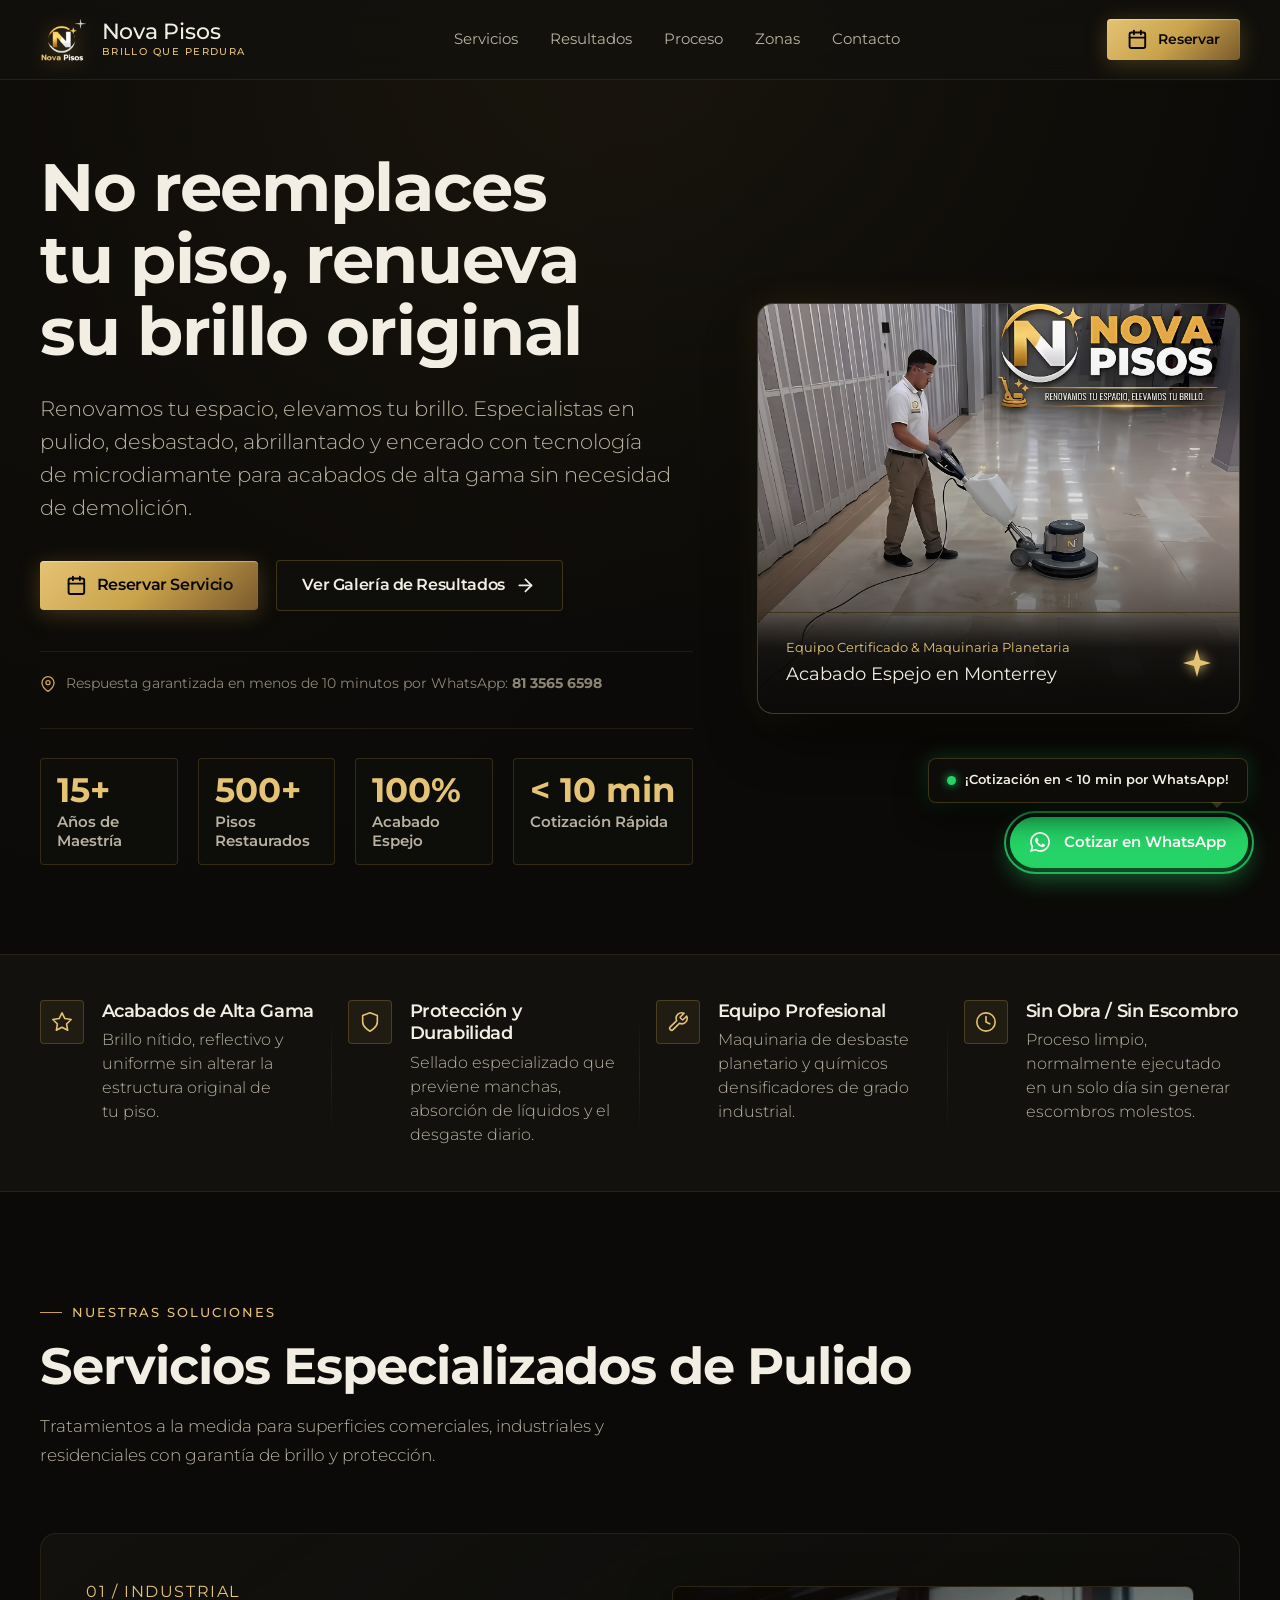
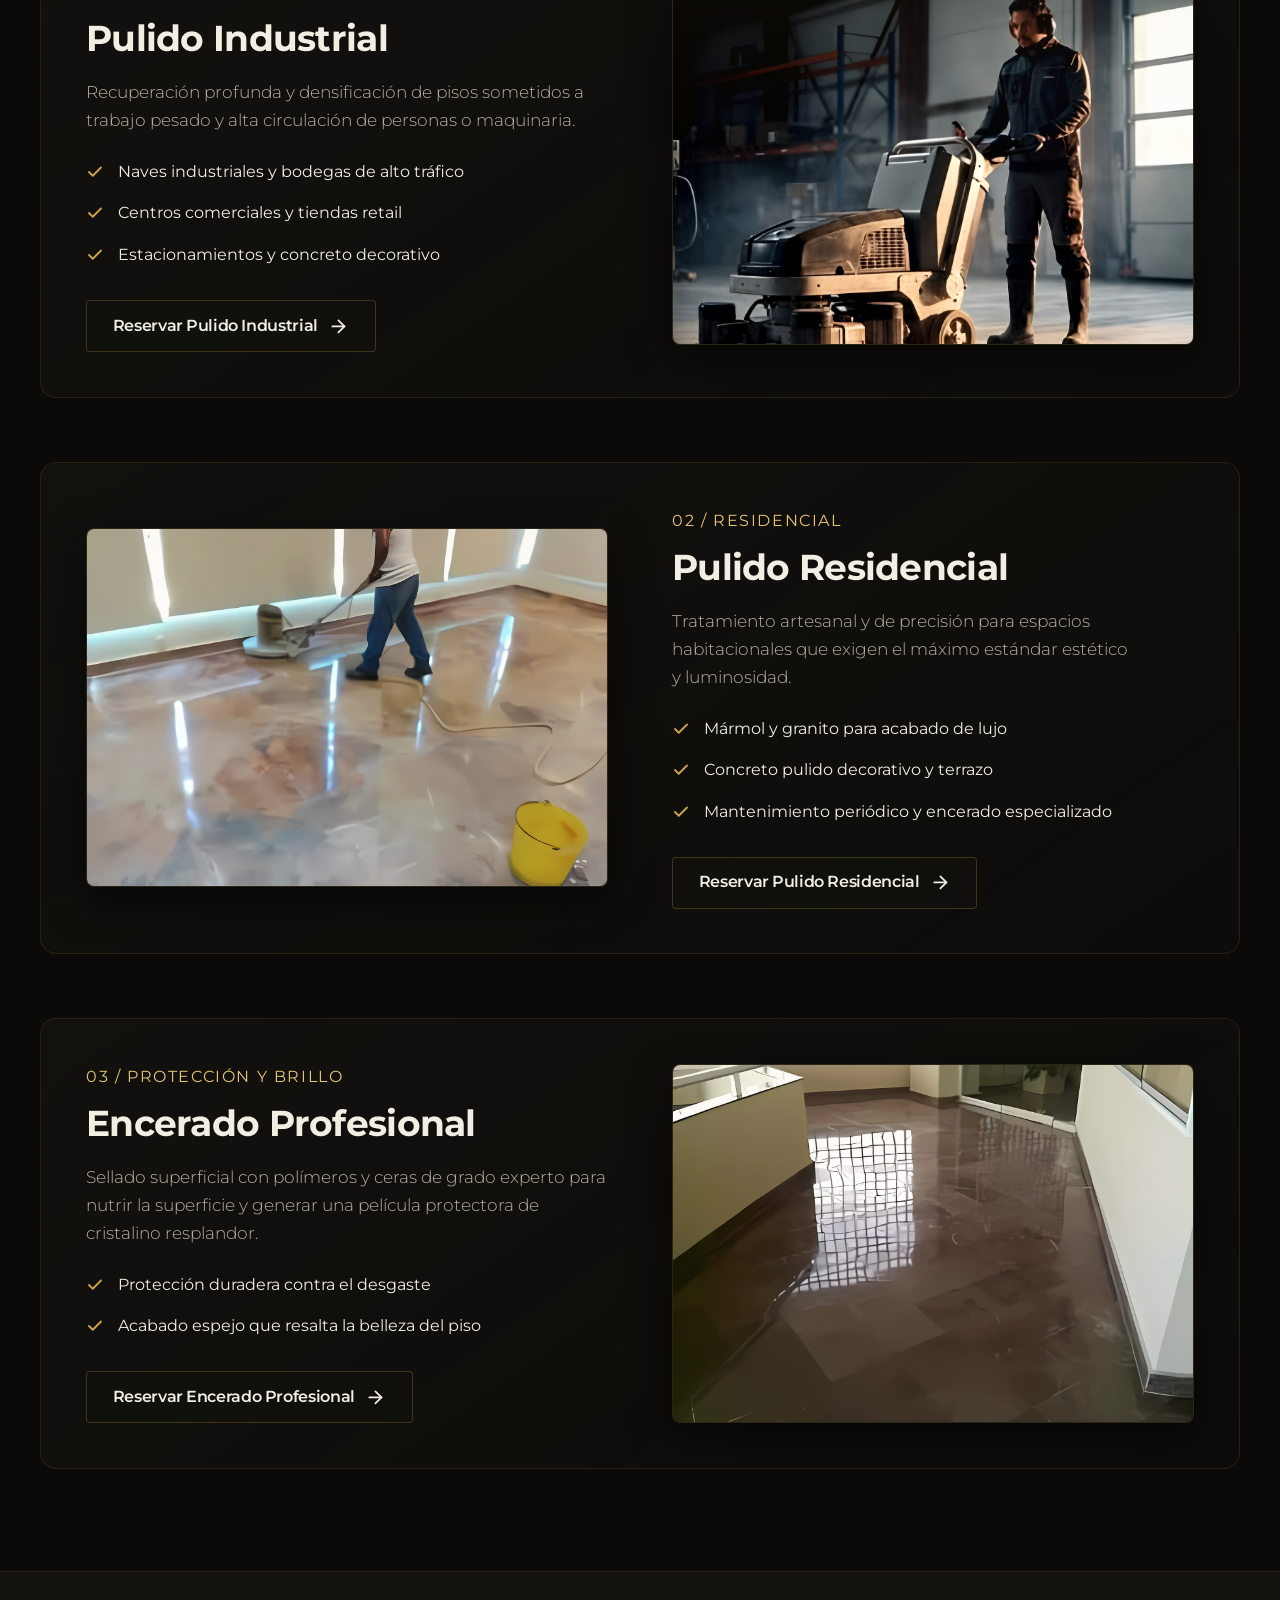
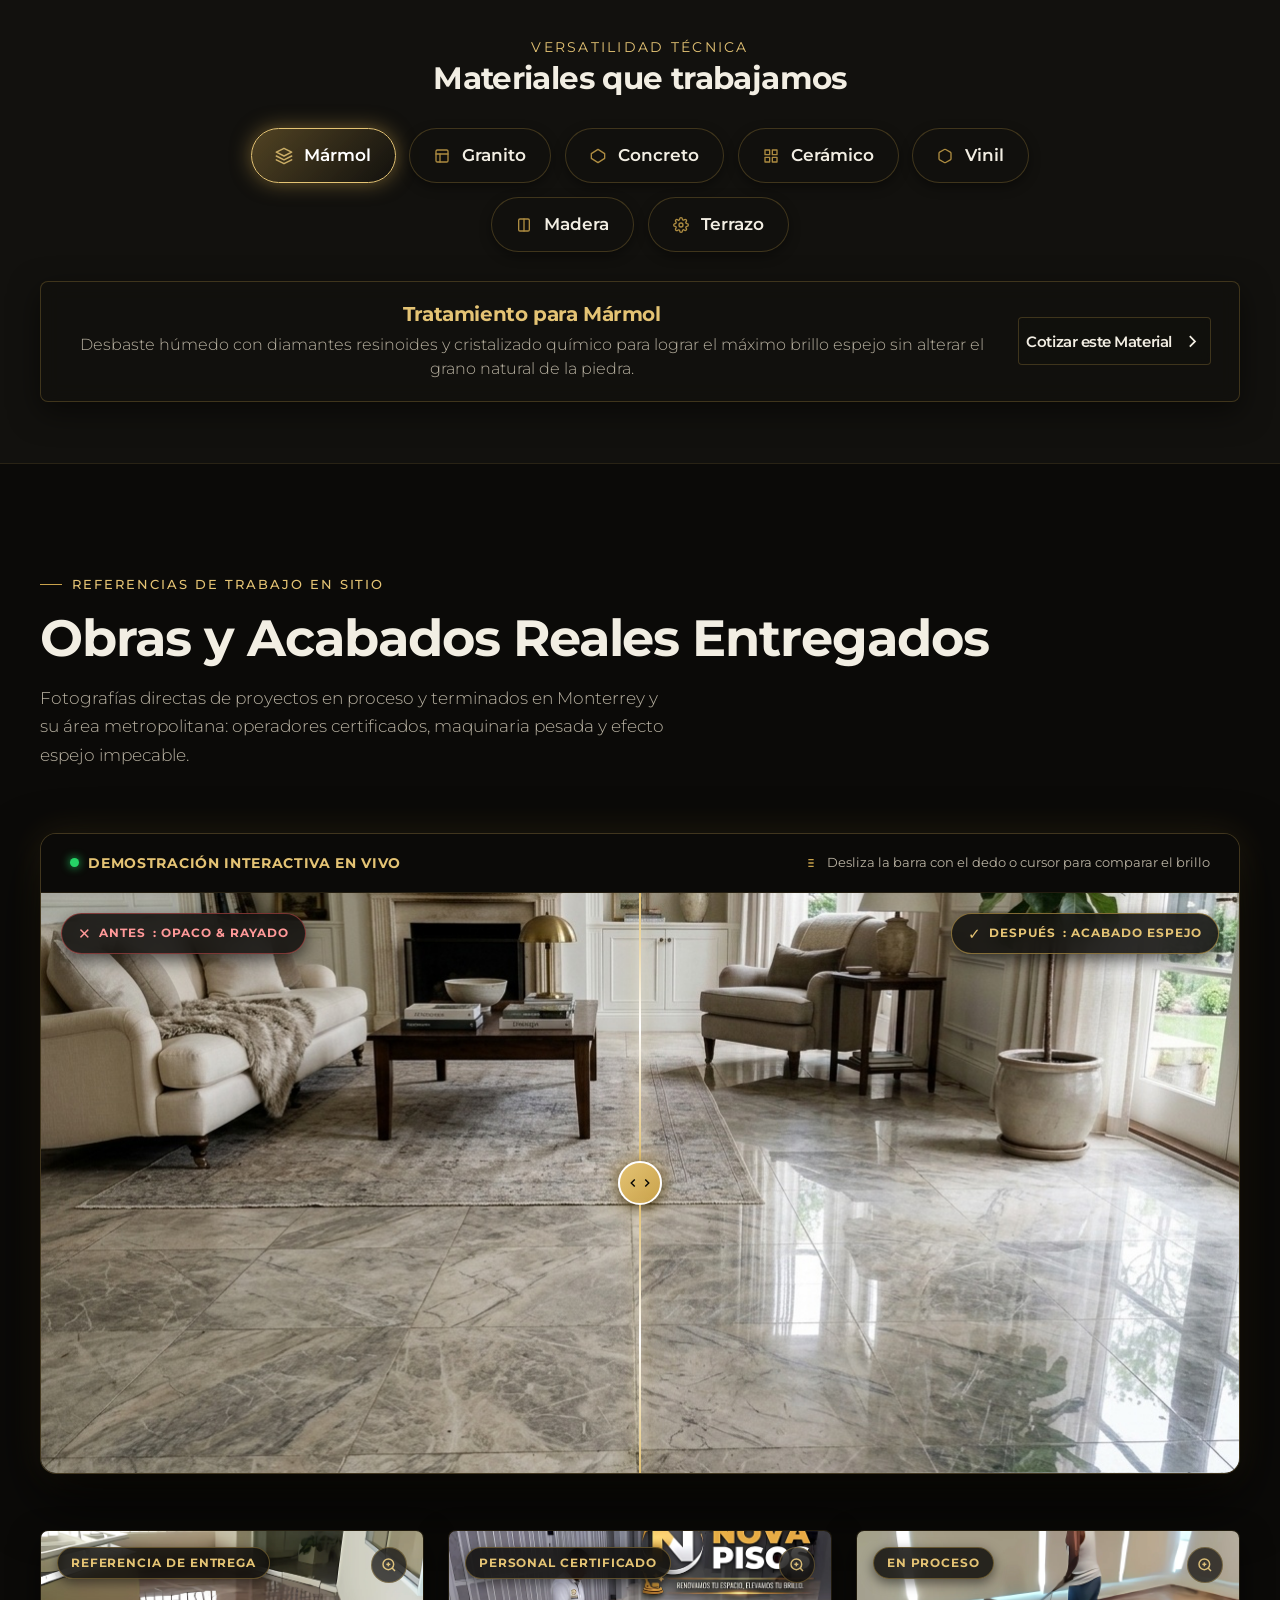
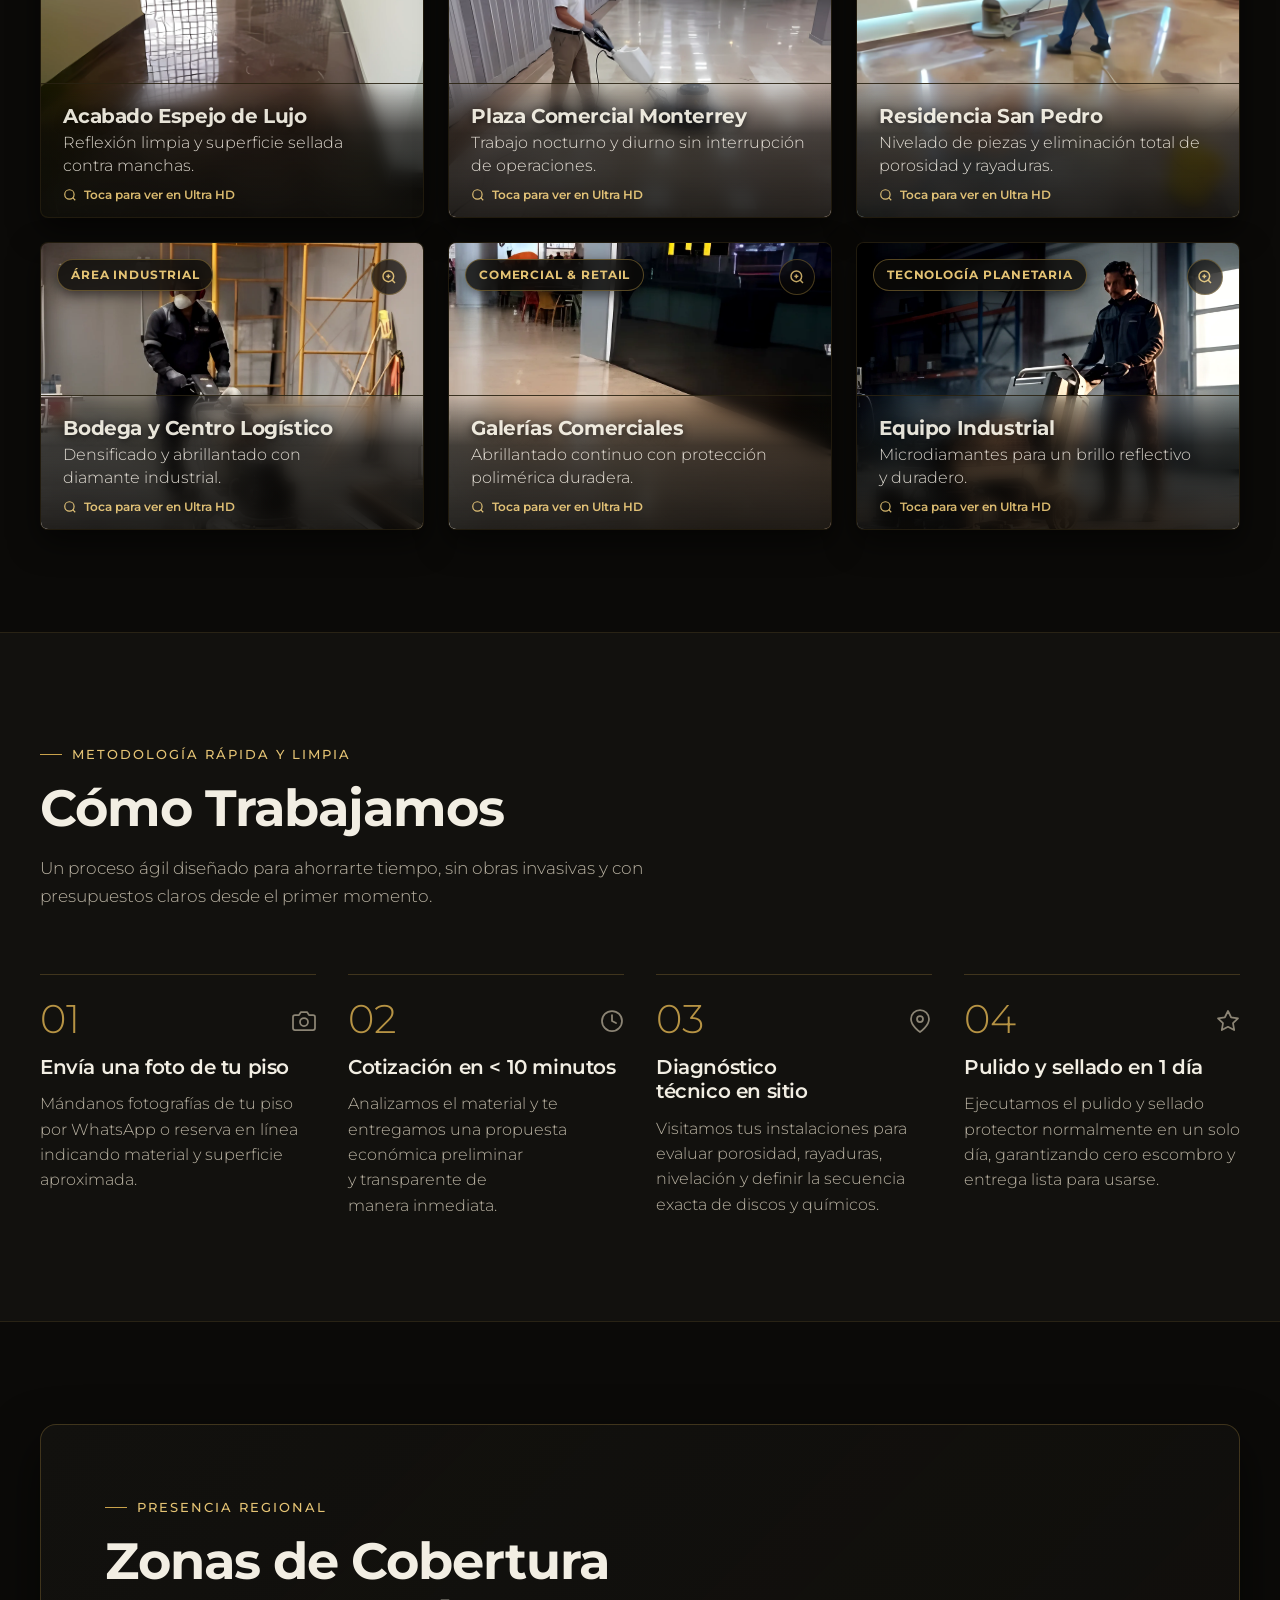
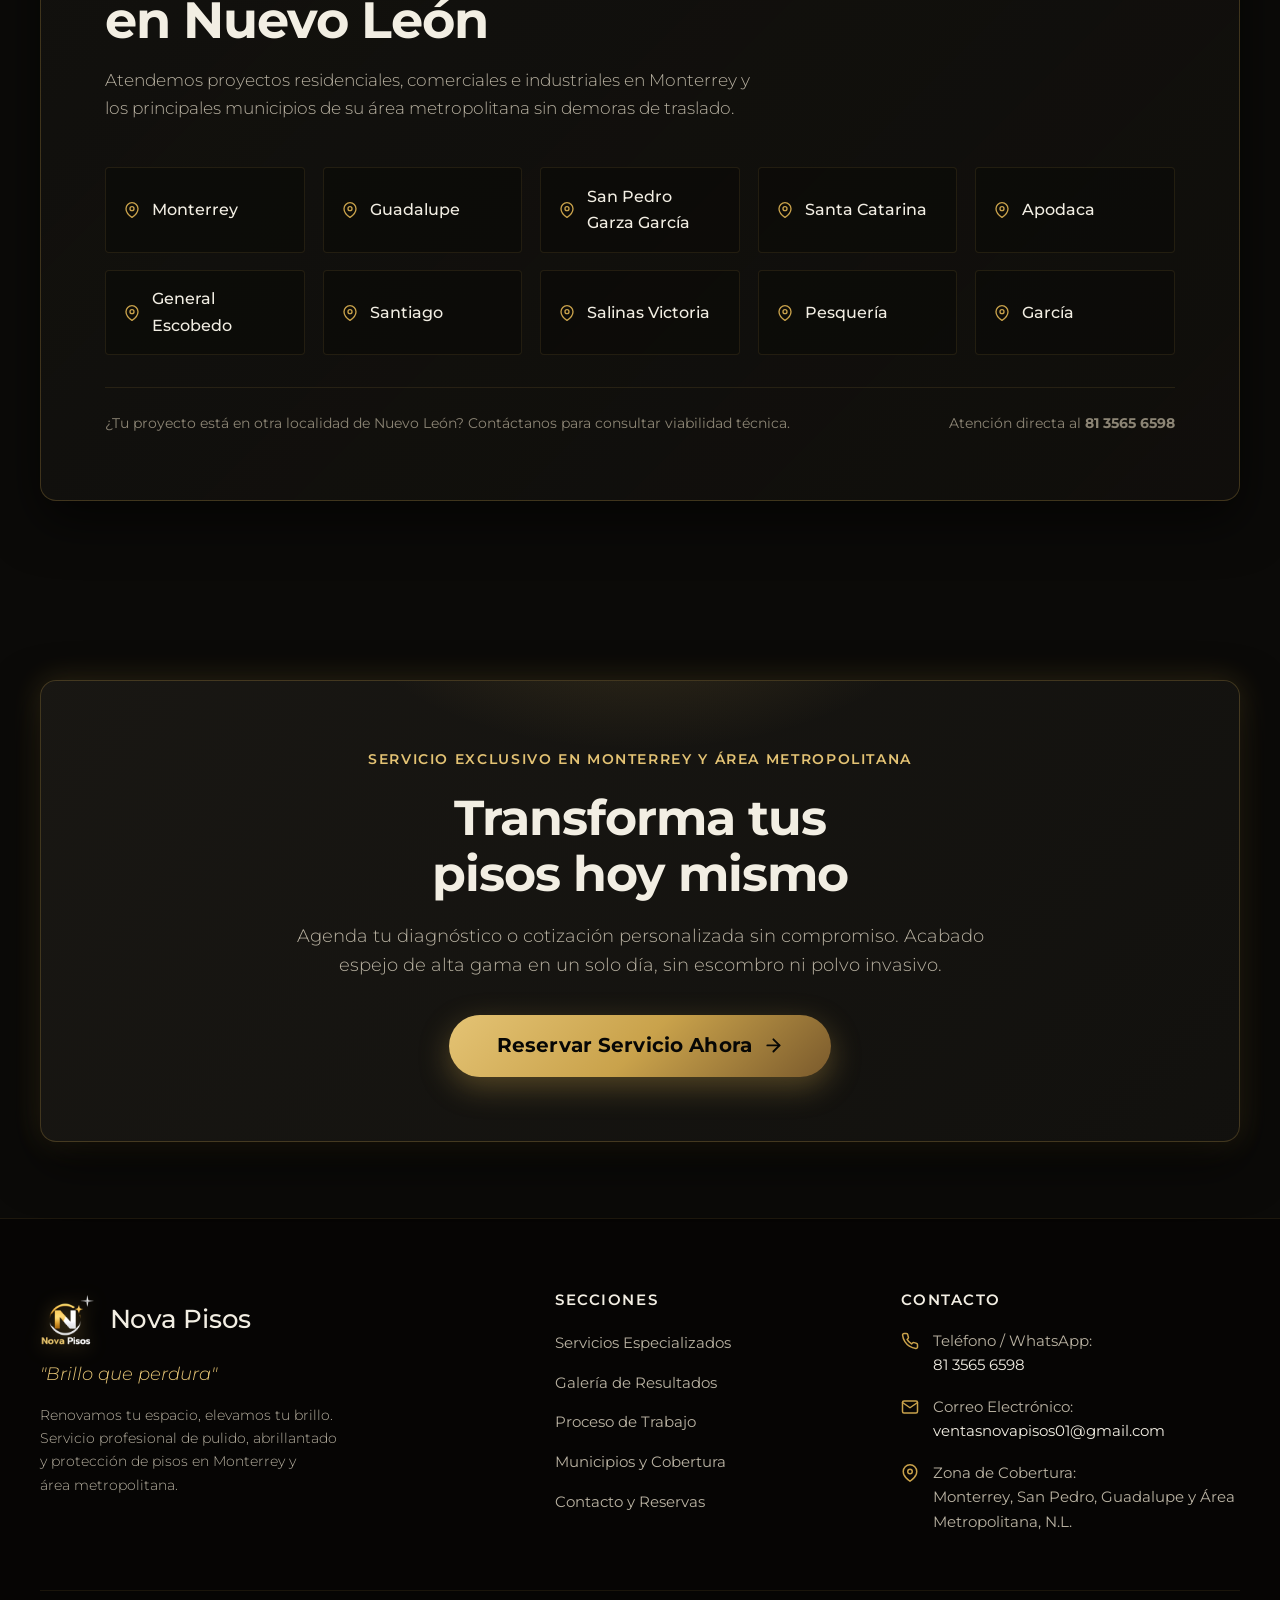
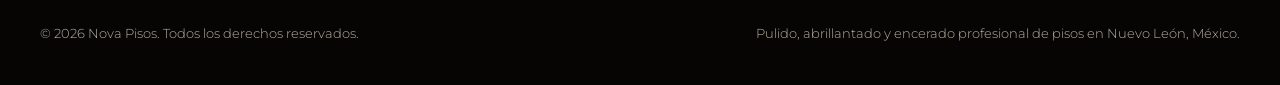
==== commit be99f2d0: "Fix mobile responsiveness: index.html (<10 min line, slider tags spacing, contact layout)" ====
--- a/index.html
+++ b/index.html
@@ -2,7 +2,7 @@
 <html lang="es">
 <head>
   <meta charset="UTF-8">
-  <meta name="viewport" content="width=device-width, initial-scale=1.0">
+  <meta name="viewport" content="width=device-width, initial-scale=1.0, viewport-fit=cover">
   <title>Nova Pisos | Pulido y Abrillantado de Pisos en Monterrey</title>
   <meta name="description" content="Servicio profesional de pulido, desbastado, abrillantado y encerado de pisos en Monterrey y área metropolitana. Mármol, granito, concreto y terrazo. Cotiza en menos de 10 min por WhatsApp.">
   <meta name="keywords" content="pulido de pisos Monterrey, abrillantado de mármol, desbastado de concreto, pulido industrial Monterrey, San Pedro Garza García, Nova Pisos">
@@ -155,7 +155,7 @@
                 <span class="stat-label">Acabado Espejo</span>
               </div>
               <div class="stat-counter-card">
-                <span class="stat-number" data-target="10" data-prefix="< " data-suffix=" min">0</span>
+                <span class="stat-number" data-target="10" data-prefix="< " data-suffix=" min">&lt; 10 min</span>
                 <span class="stat-label">Cotización Rápida</span>
               </div>
             </div>
@@ -521,7 +521,8 @@
               <img src="images/comparativa-antes.jpg" alt="Piso de mármol opaco y rayado antes del pulido profesional" draggable="false">
               <div class="status-tag tag-before">
                 <span class="tag-icon">✕</span>
-                <span>ANTES: Opaco & Rayado</span>
+                <span class="tag-main">ANTES</span>
+                <span class="tag-desc">: Opaco &amp; Rayado</span>
               </div>
             </div>
 
@@ -530,7 +531,8 @@
               <img src="images/comparativa-despues.jpg" alt="Piso de mármol con acabado espejo pulido por Nova Pisos" draggable="false">
               <div class="status-tag tag-after">
                 <span class="tag-icon">✓</span>
-                <span>DESPUÉS: Acabado Espejo Nova Pisos</span>
+                <span class="tag-main">DESPUÉS</span>
+                <span class="tag-desc">: Acabado Espejo</span>
               </div>
             </div>
 
@@ -1080,12 +1082,12 @@
             // Ease out cubic
             const ease = 1 - Math.pow(1 - progress, 3);
             const current = Math.floor(ease * target);
-            el.textContent = `${prefix}${current}${suffix}`;
+            el.textContent = `${prefix}${current}${suffix}`.replace(/ /g, '\u00A0');
 
             if (progress < 1) {
               requestAnimationFrame(update);
             } else {
-              el.textContent = `${prefix}${target}${suffix}`;
+              el.textContent = `${prefix}${target}${suffix}`.replace(/ /g, '\u00A0');
             }
           }
           requestAnimationFrame(update);
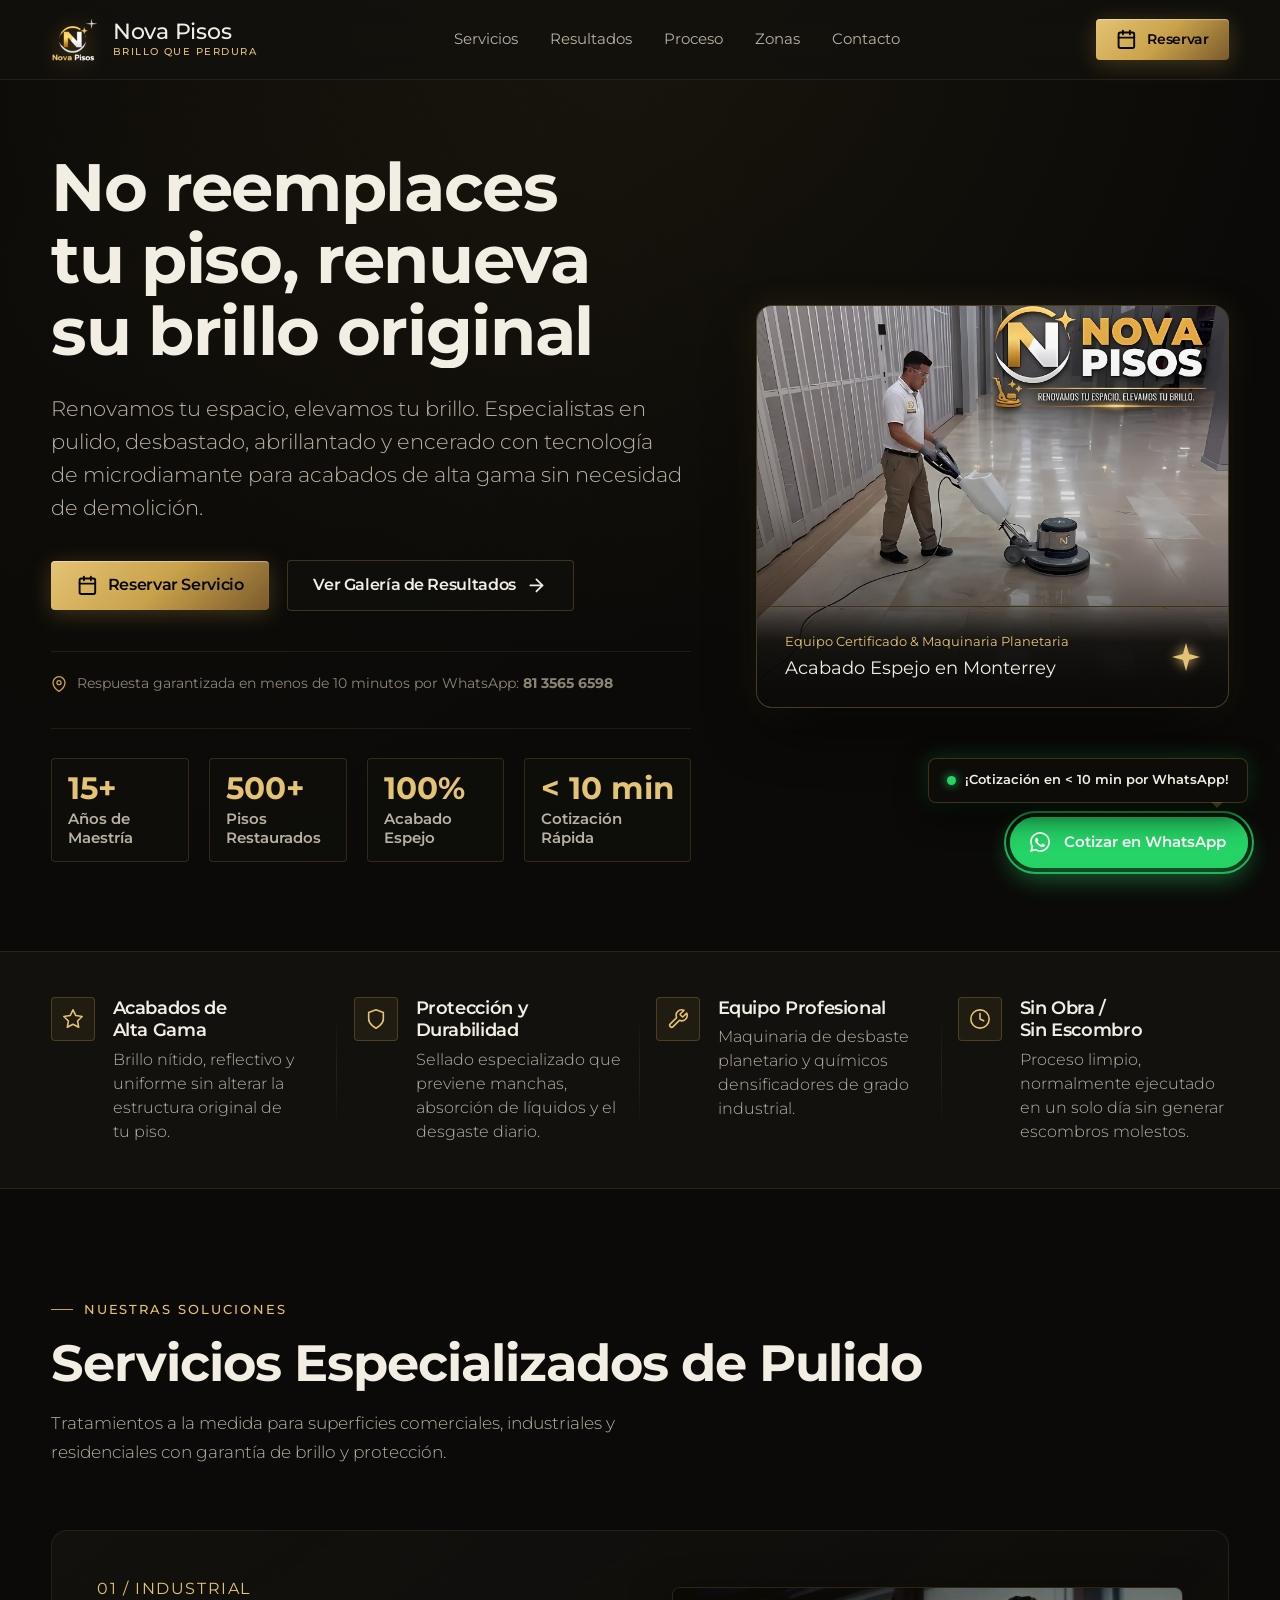
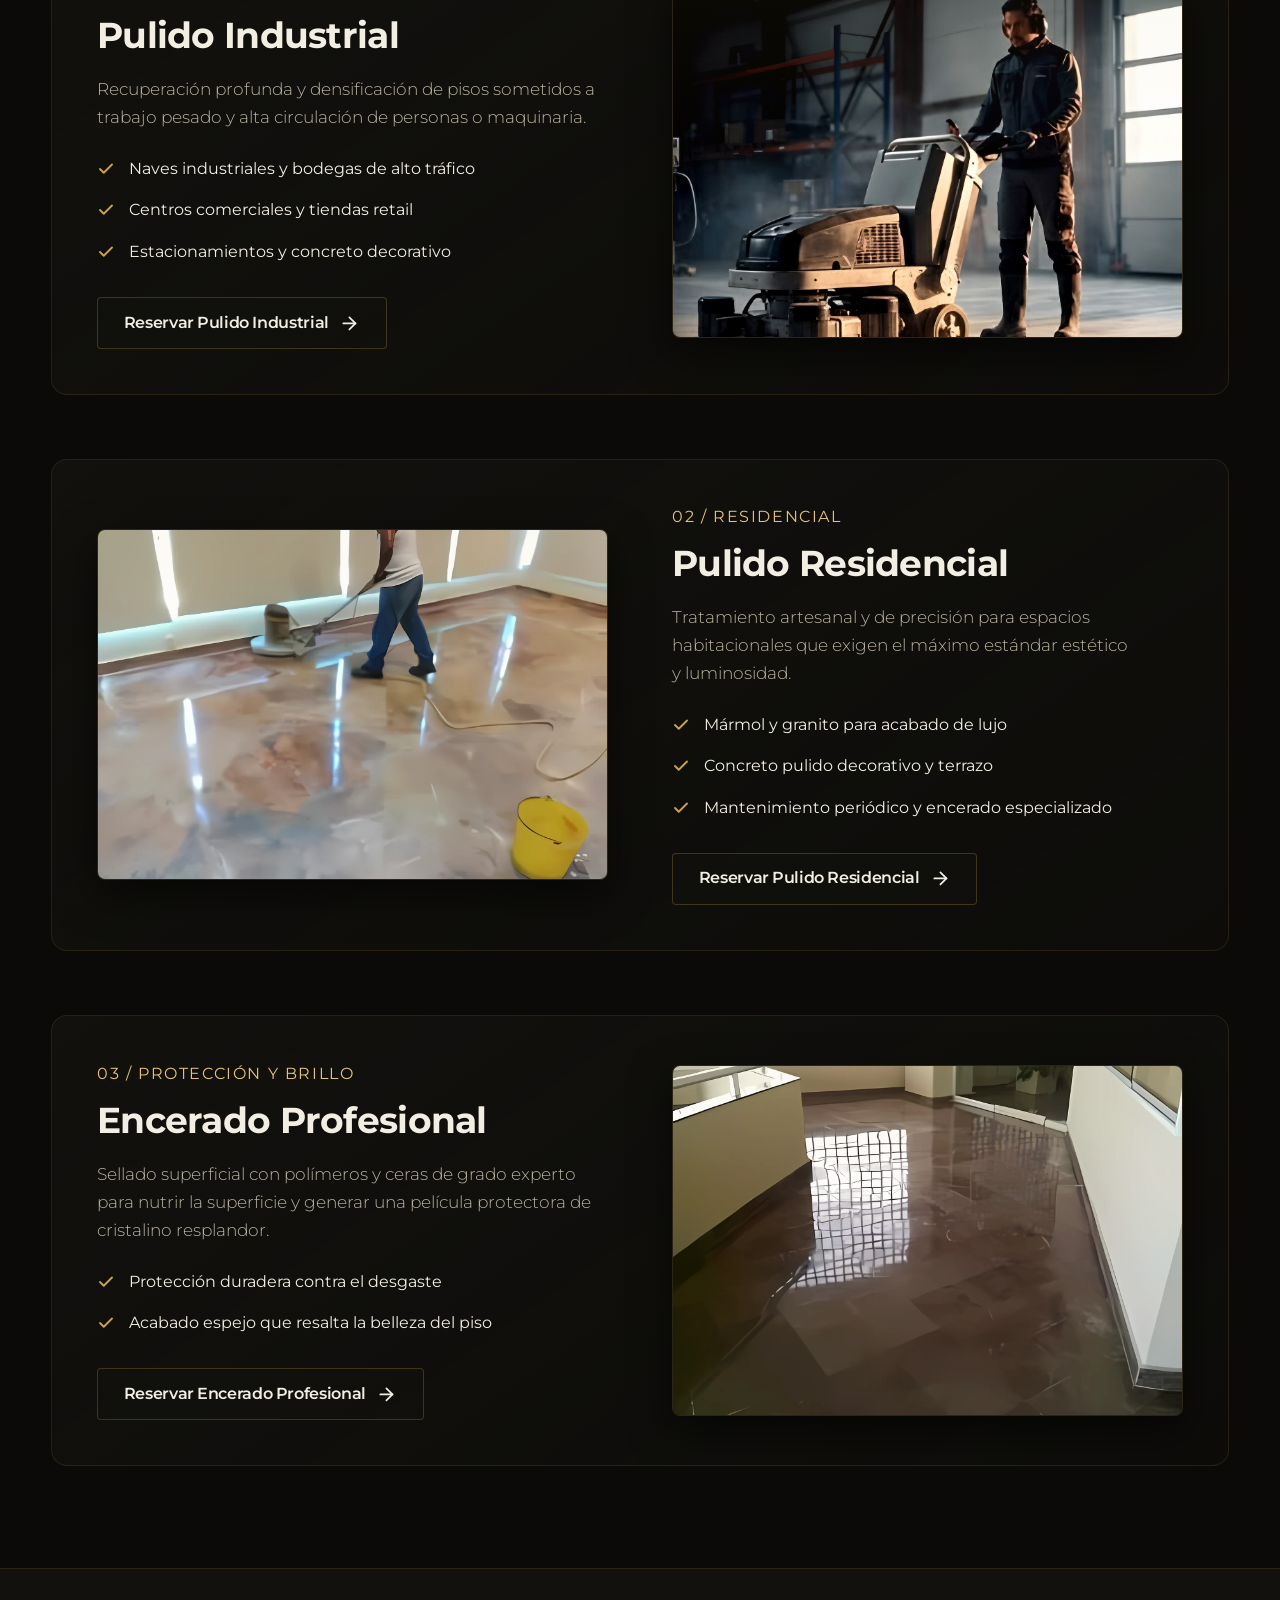
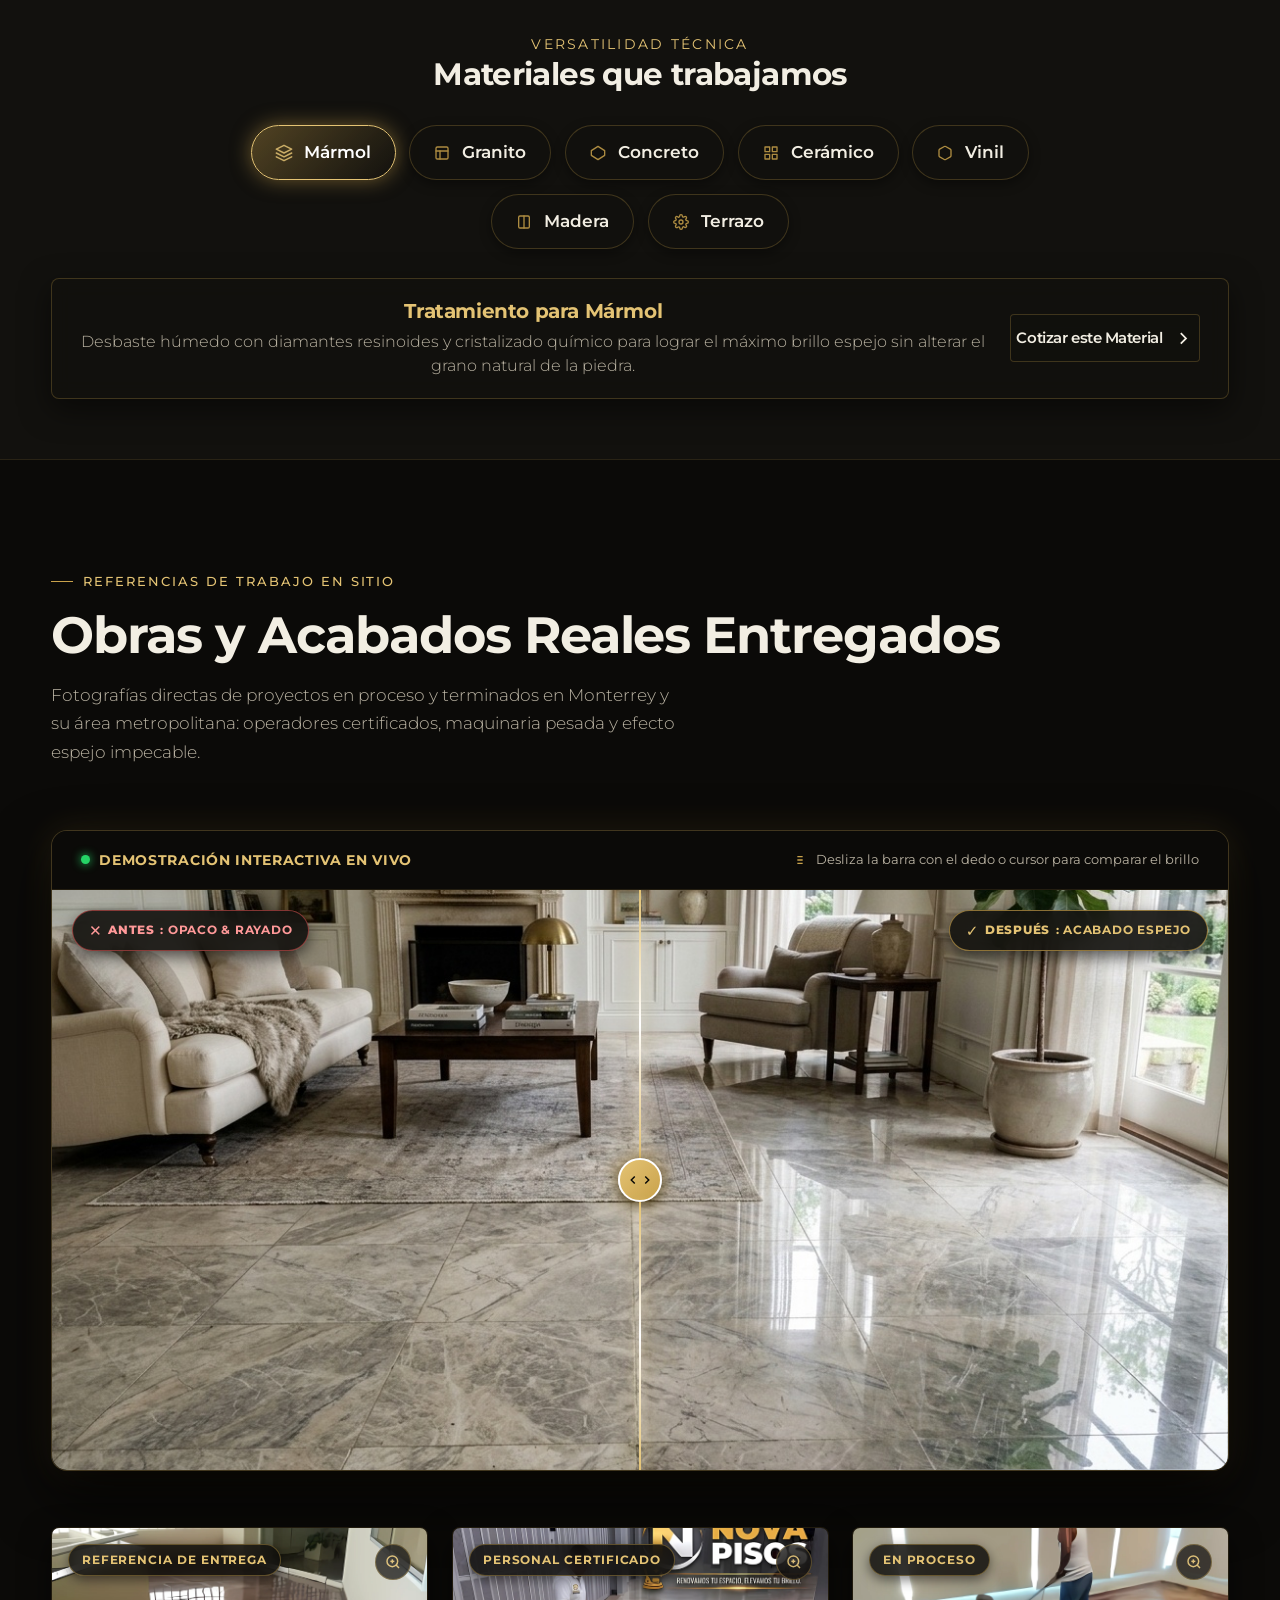
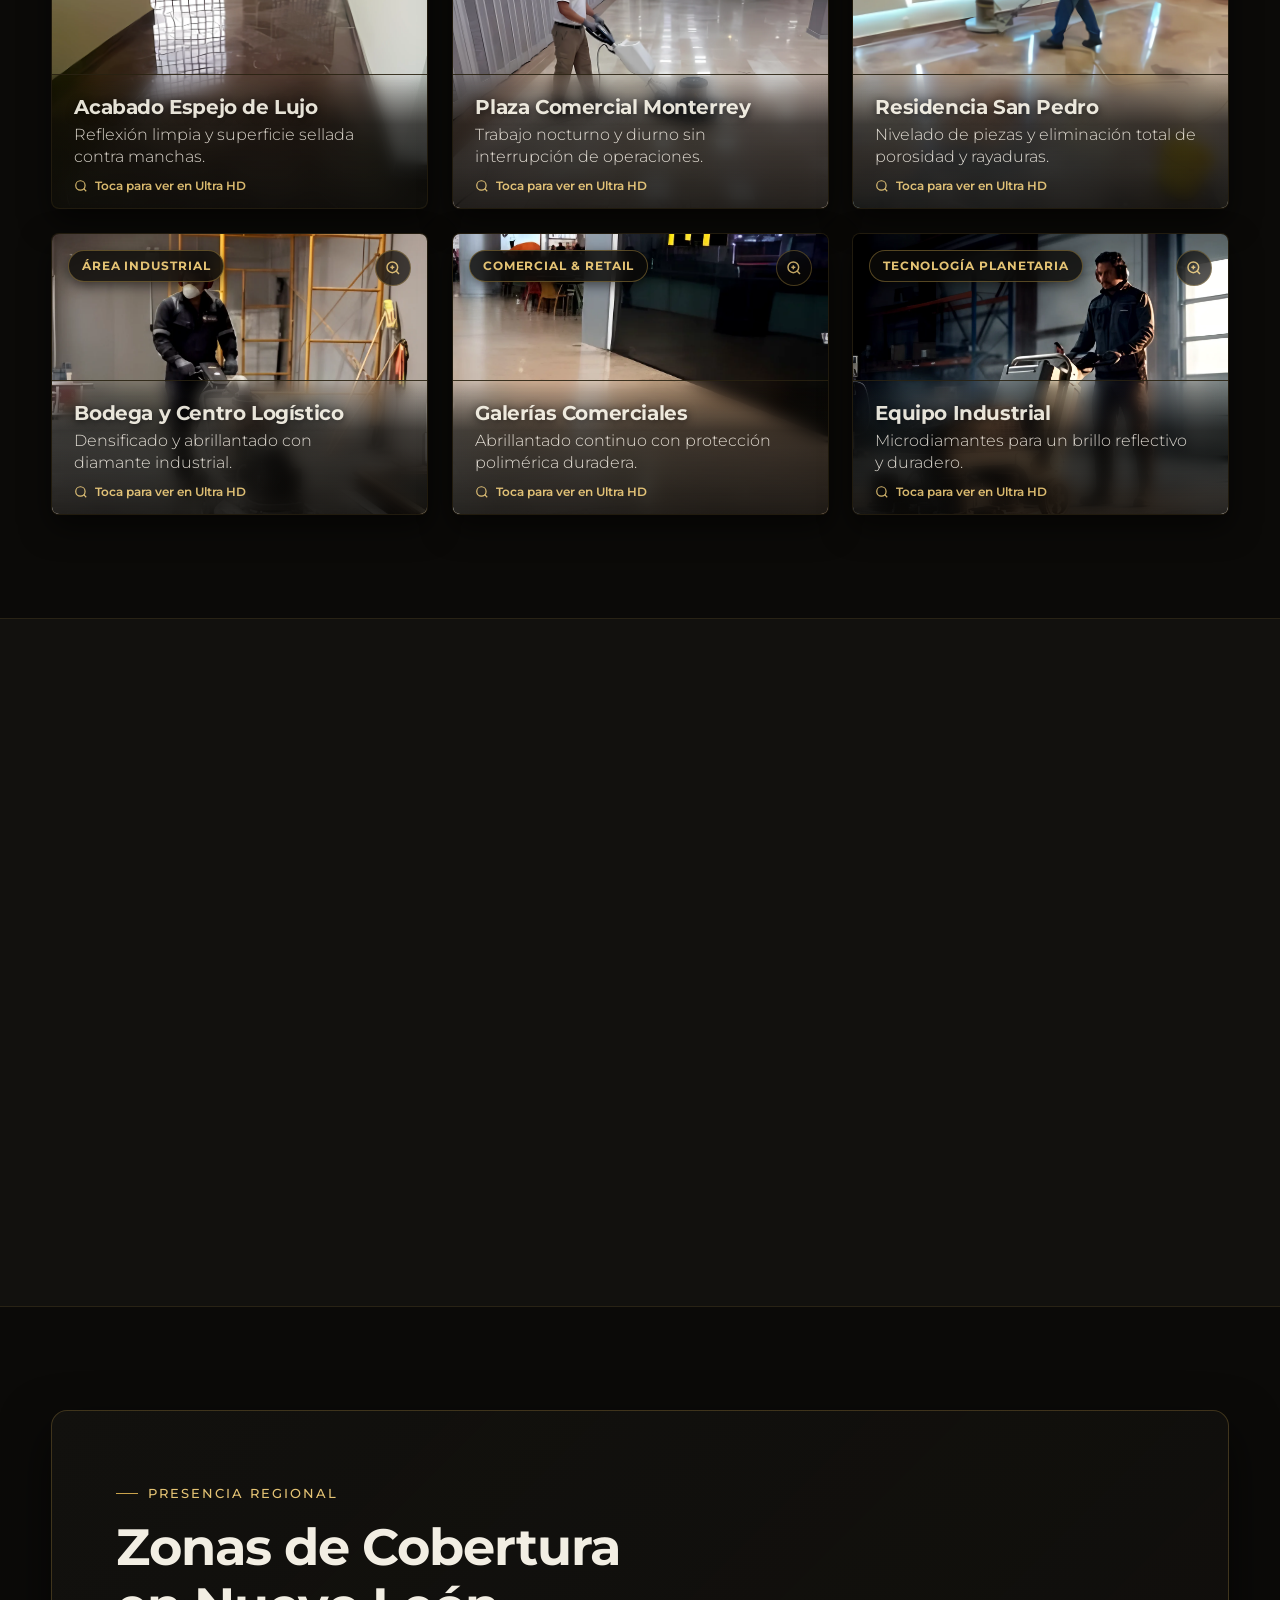
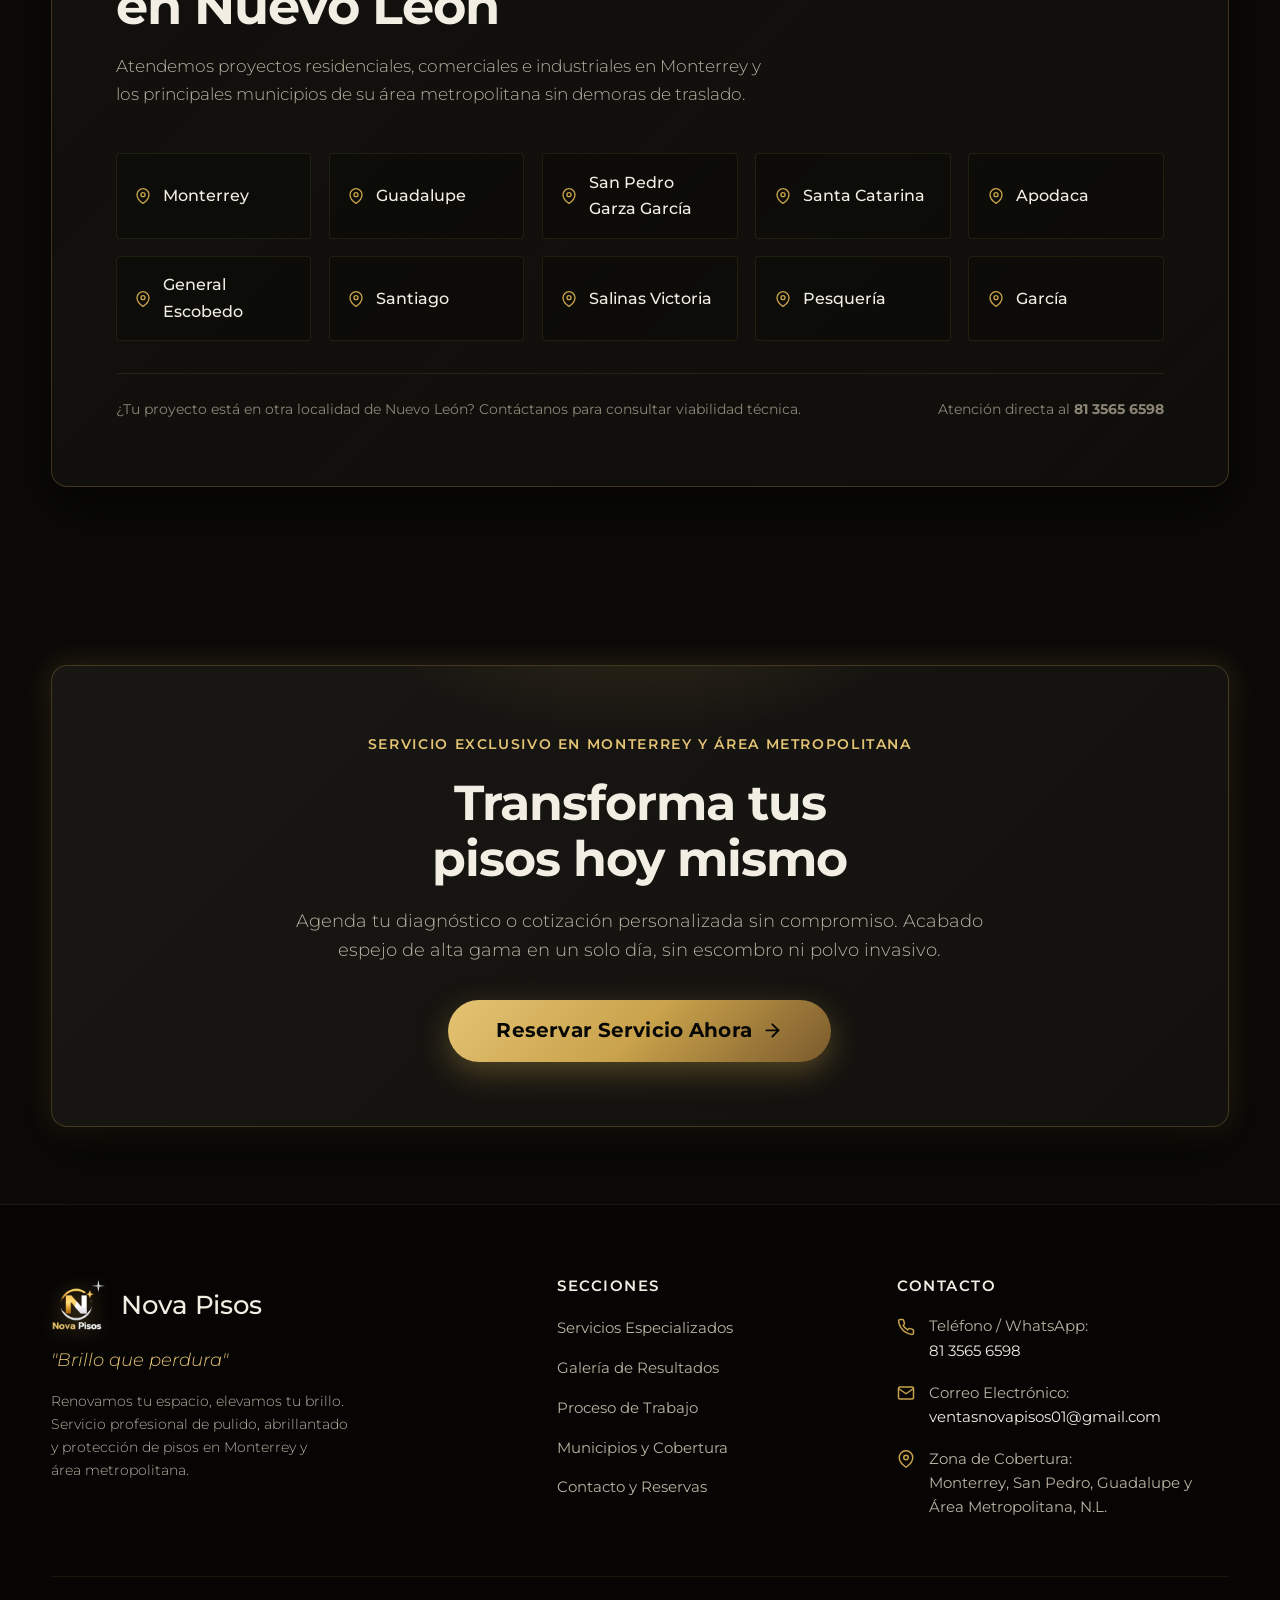
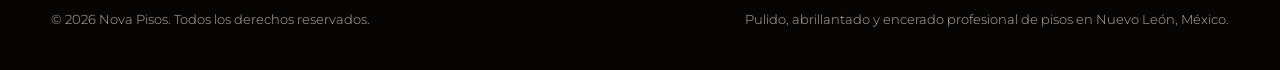
==== commit 73b91946: "Fix mobile responsiveness: index.html (<10 min line, slider tags spacing, contact layout)" ====
--- a/index.html
+++ b/index.html
@@ -39,8 +39,8 @@
   <link href="https://fonts.googleapis.com/css2?family=Montserrat:ital,wght@0,300;0,400;0,500;0,600;0,700;0,800;0,900;1,400;1,600;1,700&display=swap" rel="stylesheet">
 
   <!-- Estilos Principales -->
-  <link rel="stylesheet" href="css/style.css?v=3.0">
-  <link rel="stylesheet" href="css/interactions.css?v=3.0">
+  <link rel="stylesheet" href="css/style.css?v=6.0">
+  <link rel="stylesheet" href="css/interactions.css?v=6.0">
   <link rel="preload" as="image" href="images/operador-comercial-uniforme.webp" type="image/webp">
 </head>
 <body>
--- a/css/style.css
+++ b/css/style.css
@@ -64,6 +64,8 @@
   color: var(--text-primary);
   -webkit-font-smoothing: antialiased;
   -moz-osx-font-smoothing: grayscale;
+  overflow-x: hidden;
+  max-width: 100vw;
 }
 
 body {
@@ -74,6 +76,10 @@
   color: var(--text-primary);
   overflow-x: hidden;
   position: relative;
+  width: 100%;
+  max-width: 100vw;
+  margin: 0;
+  padding: 0;
   background-image: 
     radial-gradient(circle at 50% 0%, rgba(201, 162, 75, 0.07) 0%, transparent 60%),
     radial-gradient(circle at 10% 30%, rgba(122, 90, 44, 0.04) 0%, transparent 50%);
@@ -188,13 +194,30 @@
    4. LAYOUT & ELEMENTOS ESTRUCTURALES
    -------------------------------------------------------------------------- */
 .container {
-  width: min(100% - 3rem, var(--container-max));
-  margin-inline: auto;
+  width: min(92%, var(--container-max));
+  margin-left: auto !important;
+  margin-right: auto !important;
+  box-sizing: border-box;
 }
 
 .container-narrow {
-  width: min(100% - 3rem, var(--container-narrow));
-  margin-inline: auto;
+  width: min(92%, var(--container-narrow));
+  margin-left: auto !important;
+  margin-right: auto !important;
+  box-sizing: border-box;
+}
+
+@media (max-width: 768px) {
+  .container {
+    width: min(92%, var(--container-max));
+    margin-left: auto !important;
+    margin-right: auto !important;
+  }
+  .container-narrow {
+    width: min(92%, var(--container-narrow));
+    margin-left: auto !important;
+    margin-right: auto !important;
+  }
 }
 
 .section {
@@ -2100,8 +2123,8 @@
    22. ESTILOS PÁGINA DEDICADA DE CONTACTO (/contactos/)
    -------------------------------------------------------------------------- */
 .contact-page-hero {
-  padding-top: calc(var(--header-height) + clamp(2rem, 5vw, 4rem));
-  padding-bottom: clamp(2rem, 4vw, 3.5rem);
+  padding-top: calc(var(--header-height) + clamp(1.75rem, 4vw, 3.5rem));
+  padding-bottom: clamp(1.5rem, 3vw, 2.5rem);
   text-align: center;
 }
 
@@ -2299,13 +2322,103 @@
   color: var(--gold-light);
 }
 
-@media (max-width: 900px) {
+/* En página de contacto, ocultar siempre el botón flotante de WhatsApp para no duplicar ni atravesar las tarjetas */
+.page-contactos .floating-whatsapp {
+  display: none !important;
+}
+
+@media (max-width: 992px) {
   .contact-layout-grid {
     grid-template-columns: 1fr;
+    gap: 2rem;
+    width: 100%;
+    margin-left: auto !important;
+    margin-right: auto !important;
+  }
+
+  .contact-info-cards {
+    width: 100%;
+    max-width: 580px;
+    margin-left: auto !important;
+    margin-right: auto !important;
+  }
+
+  .reservation-form-card {
+    width: 100%;
+    max-width: 580px;
+    margin-left: auto !important;
+    margin-right: auto !important;
   }
 
   .contact-channel-card {
+    width: 100%;
+    margin-left: auto !important;
+    margin-right: auto !important;
     padding: 1.5rem 1.25rem;
+    box-sizing: border-box;
+  }
+}
+
+@media (max-width: 768px) {
+  .contact-page-hero {
+    padding-top: calc(var(--header-height) + 1.25rem);
+    padding-bottom: 1.25rem;
+  }
+
+  .contact-page-hero .section-title {
+    font-size: clamp(1.75rem, 6.2vw, 2.3rem);
+    line-height: 1.2;
+    margin-bottom: 0.65rem;
+  }
+
+  .contact-page-hero .section-subtitle {
+    font-size: 0.94rem;
+    line-height: 1.45;
+  }
+
+  .contact-info-cards {
+    gap: 1.15rem;
+    width: 100%;
+    max-width: 100%;
+    margin-left: auto !important;
+    margin-right: auto !important;
+  }
+
+  .contact-channel-card {
+    width: 100%;
+    padding: 1.35rem 1.15rem;
+    margin-left: auto !important;
+    margin-right: auto !important;
+    box-sizing: border-box;
+  }
+
+  .channel-card-header {
+    gap: 0.75rem;
+    margin-bottom: 0.75rem;
+  }
+
+  .channel-icon-circle {
+    width: 44px;
+    height: 44px;
+  }
+
+  .channel-icon-circle svg {
+    width: 22px;
+    height: 22px;
+  }
+
+  .channel-title {
+    font-size: 1.15rem;
+    margin-bottom: 0.2rem;
+  }
+
+  .channel-subtitle {
+    font-size: 0.88rem;
+  }
+
+  .channel-value {
+    font-size: 1.25rem;
+    margin-bottom: 1rem;
   }
 }
 
@@ -2314,30 +2427,28 @@
     grid-template-columns: 1fr;
   }
 
-  .contact-channel-card {
-    padding: 1.35rem 1.15rem;
-  }
-
   .contact-channel-card .btn {
-    padding: 1rem 1.25rem;
-    font-size: 1rem;
-    gap: 0.65rem;
+    padding: 0.92rem 1.15rem;
+    font-size: 0.96rem;
+    gap: 0.55rem;
     line-height: 1.2;
     white-space: nowrap;
+    width: 100%;
+    box-sizing: border-box;
   }
 
   .contact-channel-card .btn svg {
-    width: 1.25rem;
-    height: 1.25rem;
+    width: 1.15rem;
+    height: 1.15rem;
     flex-shrink: 0;
   }
 }
 
 @media (max-width: 360px) {
   .contact-channel-card .btn {
-    padding: 0.95rem 0.9rem;
-    font-size: 0.95rem;
-    gap: 0.5rem;
+    padding: 0.85rem 0.85rem;
+    font-size: 0.88rem;
+    gap: 0.4rem;
   }
 }
 
@@ -2429,11 +2540,14 @@
 
 .stat-number {
   font-family: var(--font-serif);
-  font-size: clamp(1.6rem, 2.8vw, 2.1rem);
+  font-size: clamp(1.35rem, 2.4vw, 2rem);
   font-weight: 700;
   color: var(--gold-light);
   line-height: 1.1;
   margin-bottom: 0.25rem;
+  white-space: nowrap !important;
+  text-wrap: nowrap !important;
+  display: block;
 }
 
 .stat-label {
@@ -2447,7 +2561,10 @@
 @media (max-width: 768px) {
   .hero-stats-strip {
     grid-template-columns: repeat(2, 1fr);
-    gap: 0.85rem;
+    gap: 0.75rem;
+  }
+  .stat-counter-card {
+    padding: 1.25rem 0.65rem;
   }
 }
 
@@ -2552,35 +2669,60 @@
   border-radius: var(--radius-full);
   font-size: 0.78rem;
   font-weight: 700;
-  letter-spacing: 0.08em;
+  letter-spacing: 0.06em;
   text-transform: uppercase;
   backdrop-filter: blur(10px);
   -webkit-backdrop-filter: blur(10px);
   display: flex;
   align-items: center;
-  gap: 0.45rem;
+  gap: 0.35rem;
   z-index: 5;
   box-shadow: 0 6px 16px rgba(0, 0, 0, 0.6);
   pointer-events: none;
+  white-space: nowrap;
+  max-width: 44%;
 }
 
 .tag-before {
   left: 1.25rem;
-  background: rgba(18, 17, 14, 0.88);
-  border: 1px solid rgba(220, 80, 80, 0.5);
+  background: rgba(18, 17, 14, 0.9);
+  border: 1px solid rgba(220, 80, 80, 0.55);
   color: #ff9999;
 }
 
 .tag-after {
   right: 1.25rem;
-  background: rgba(18, 17, 14, 0.88);
-  border: 1px solid rgba(201, 162, 75, 0.6);
+  background: rgba(18, 17, 14, 0.9);
+  border: 1px solid rgba(201, 162, 75, 0.65);
   color: var(--gold-light);
 }
 
 .tag-icon {
   font-size: 0.95rem;
   font-weight: 800;
+  flex-shrink: 0;
+}
+
+.tag-main {
+  font-weight: 800;
+}
+
+@media (max-width: 768px) {
+  .status-tag {
+    top: 0.85rem;
+    padding: 0.38rem 0.75rem;
+    font-size: 0.74rem;
+    max-width: 40%;
+  }
+  .tag-before {
+    left: 0.85rem;
+  }
+  .tag-after {
+    right: 0.85rem;
+  }
+  .status-tag .tag-desc {
+    display: none;
+  }
 }
 
 .slider-divider {
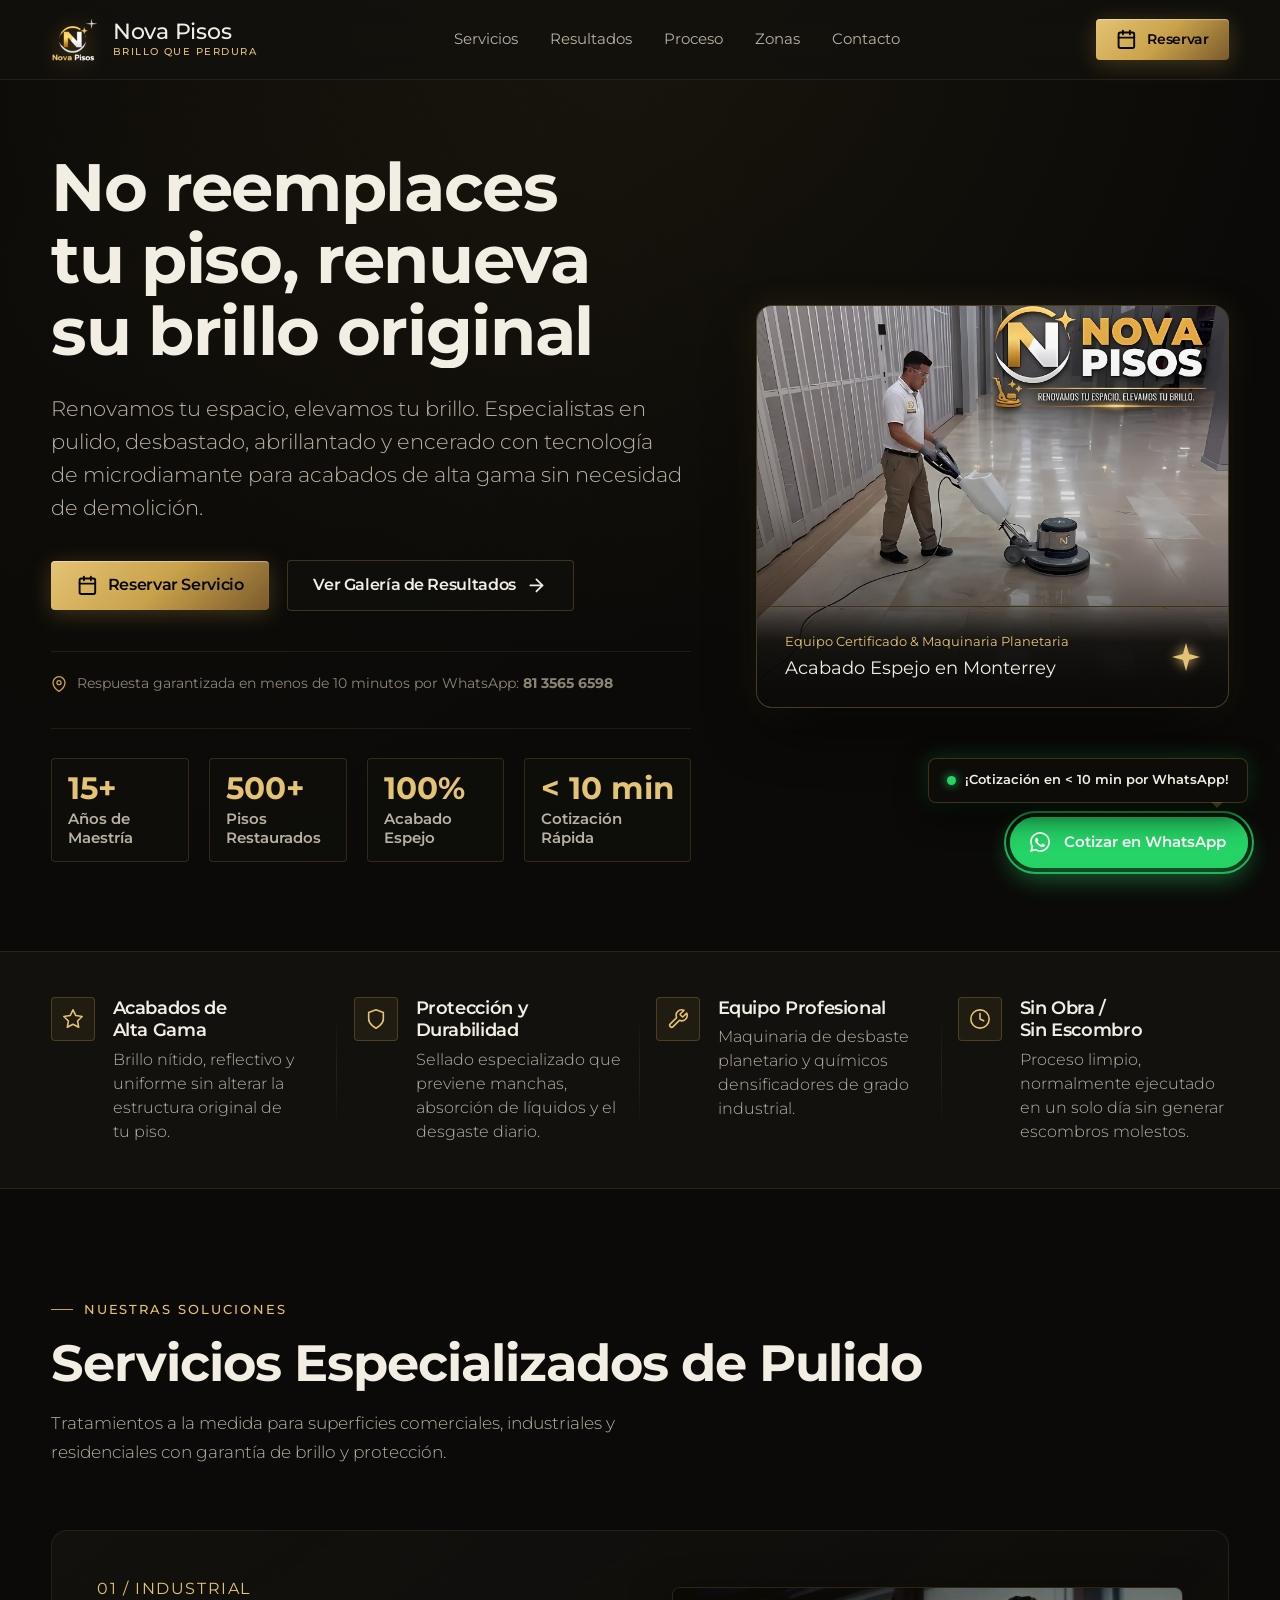
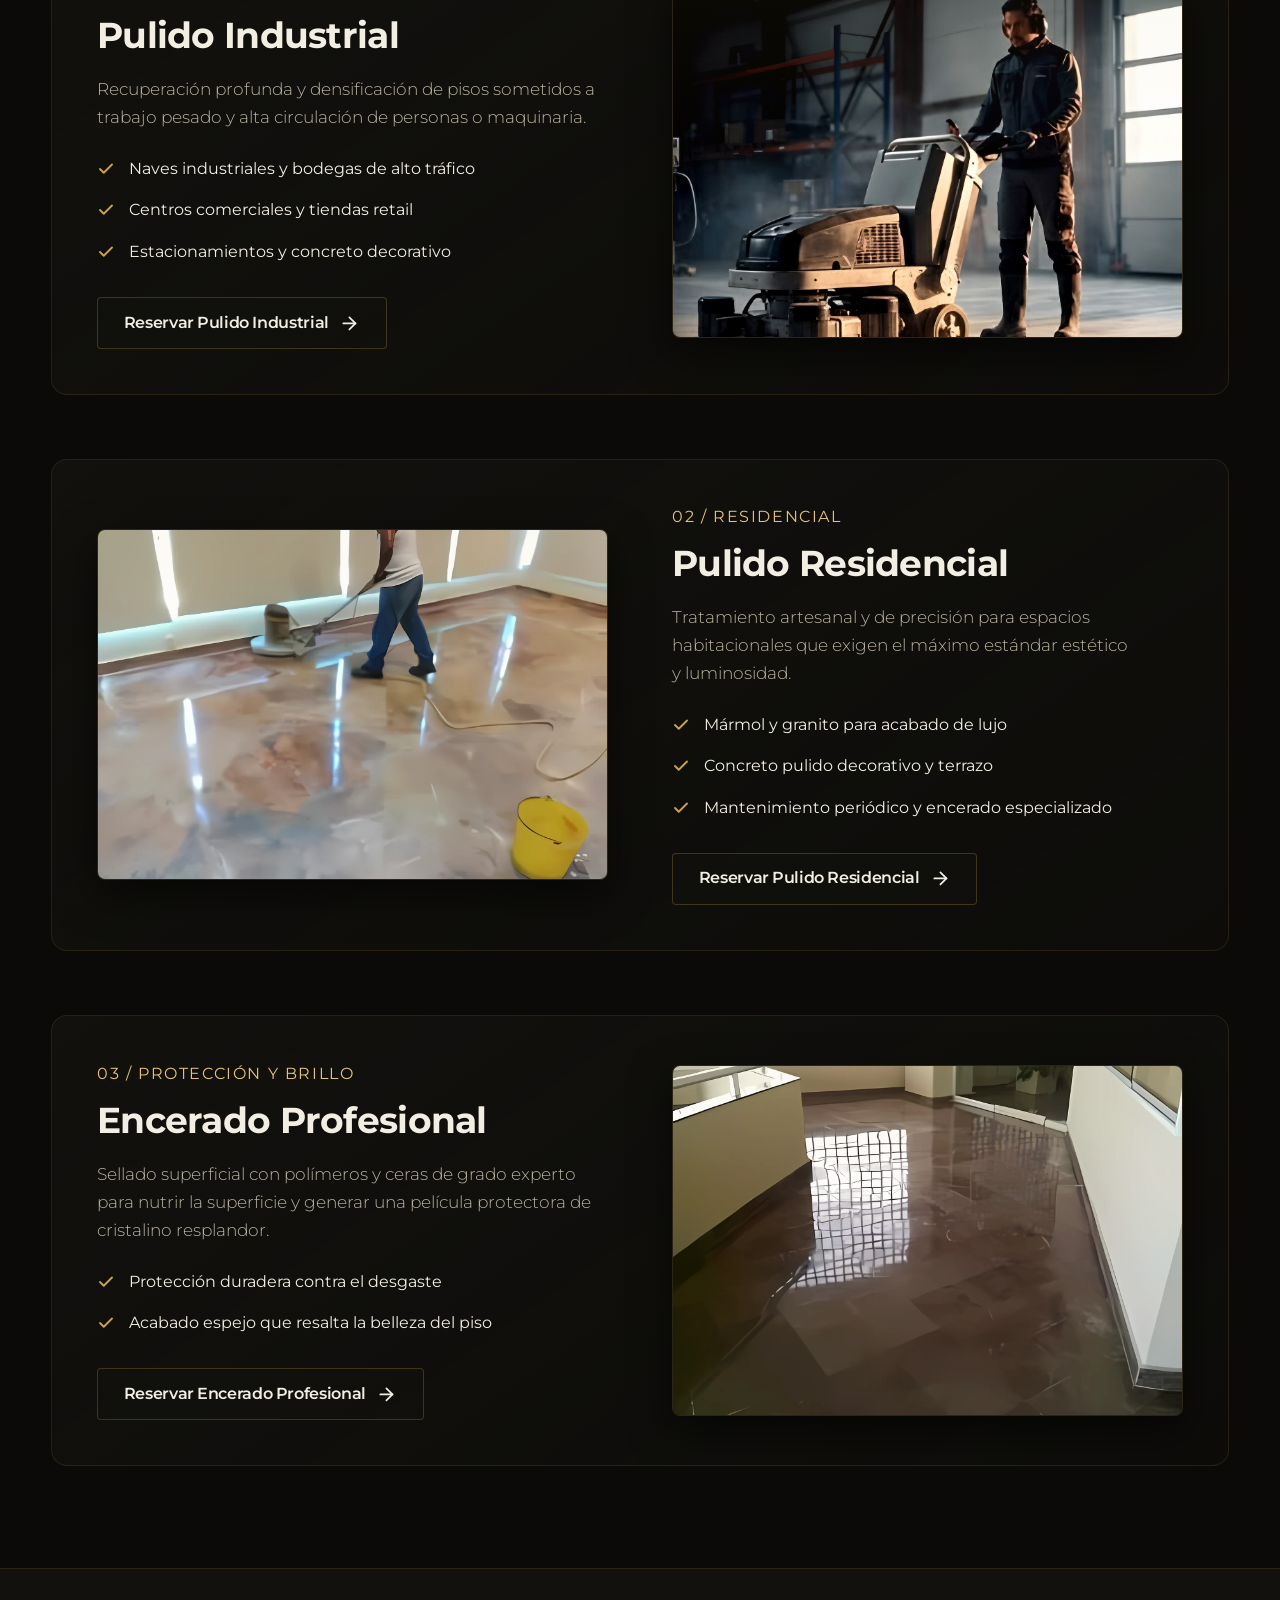
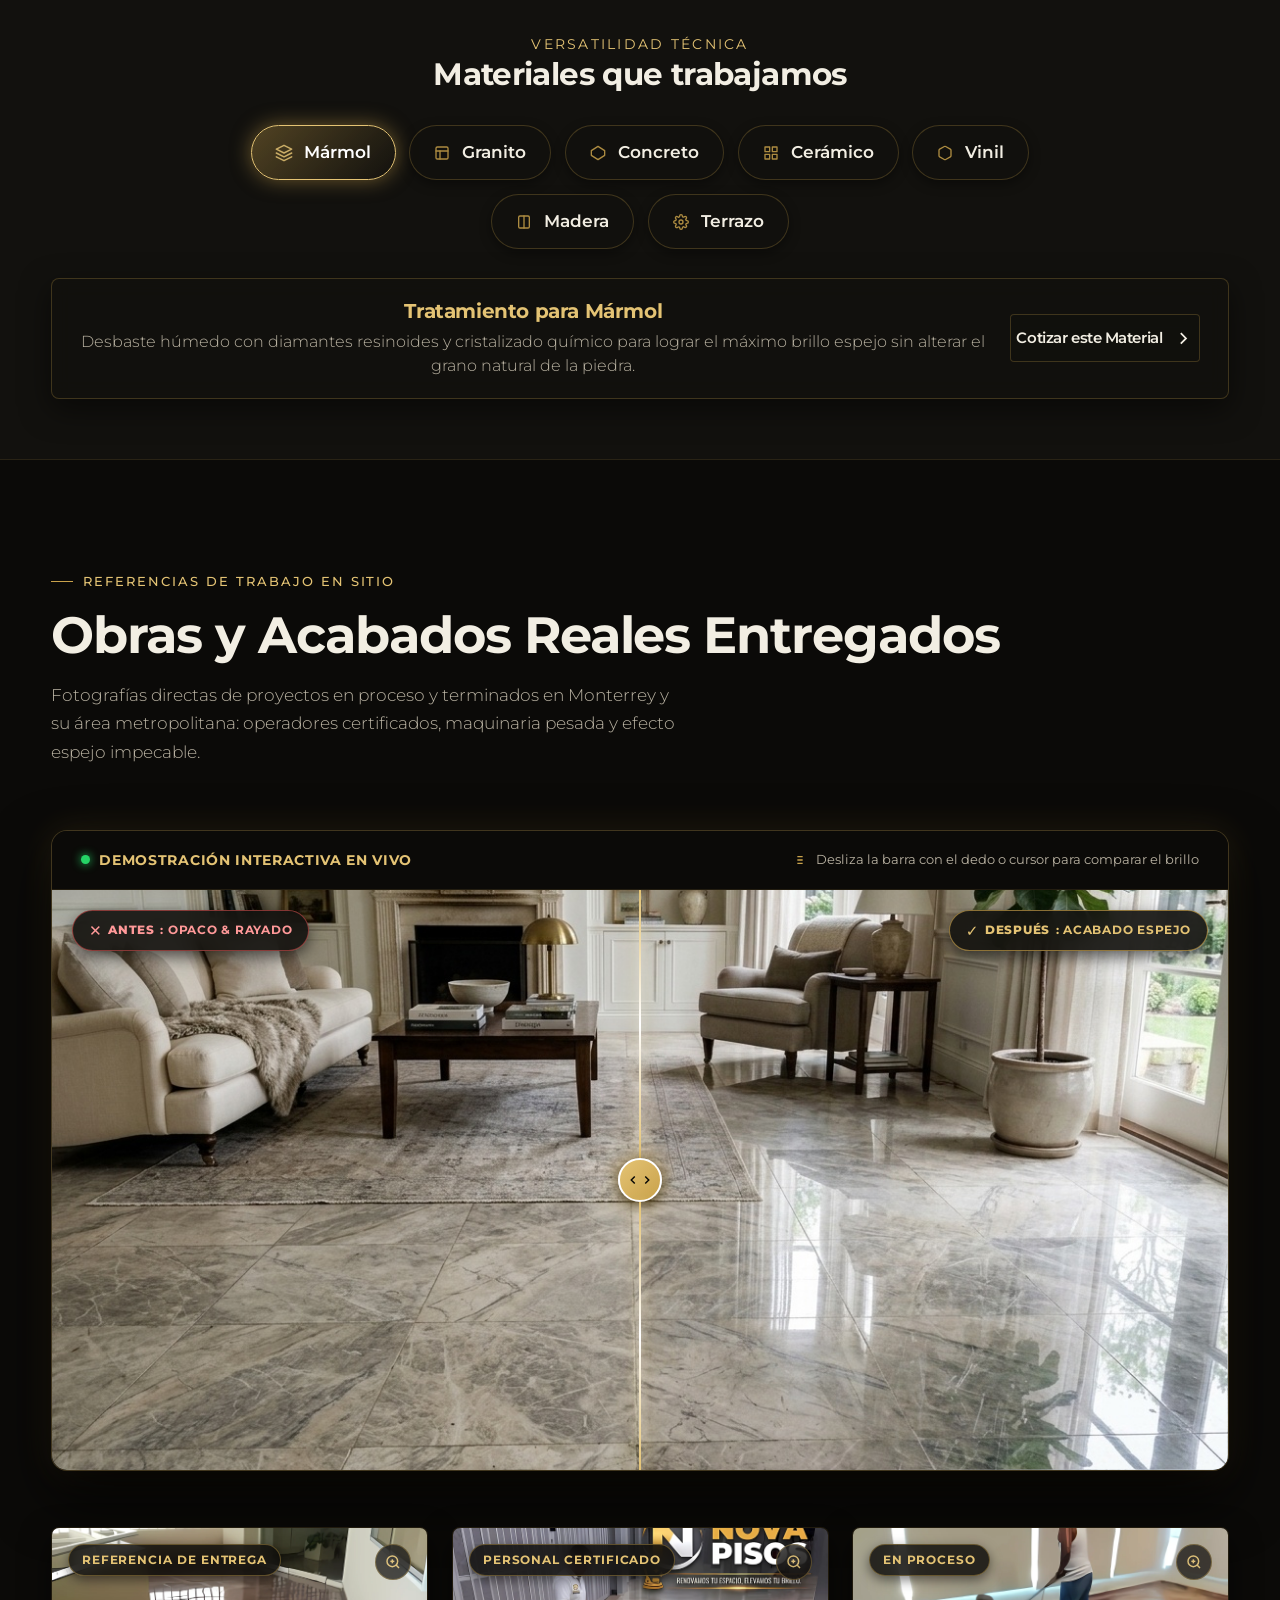
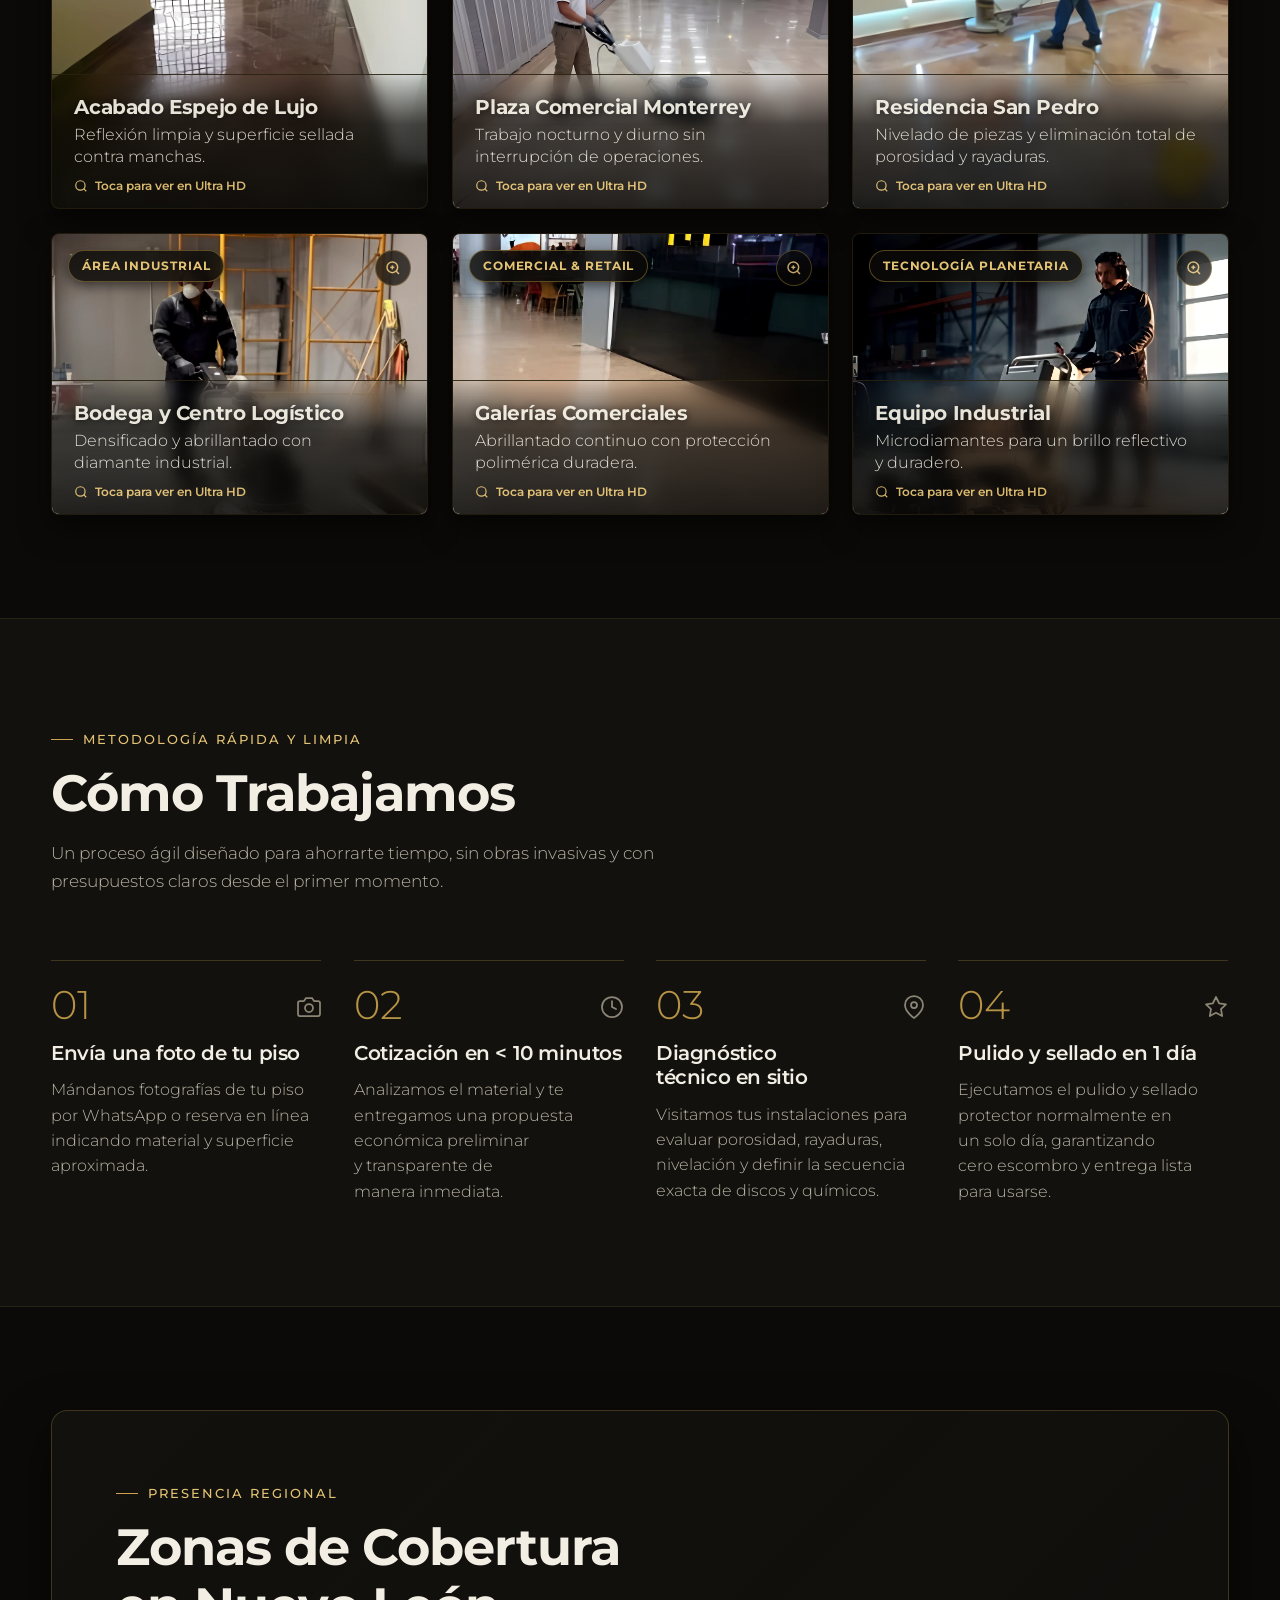
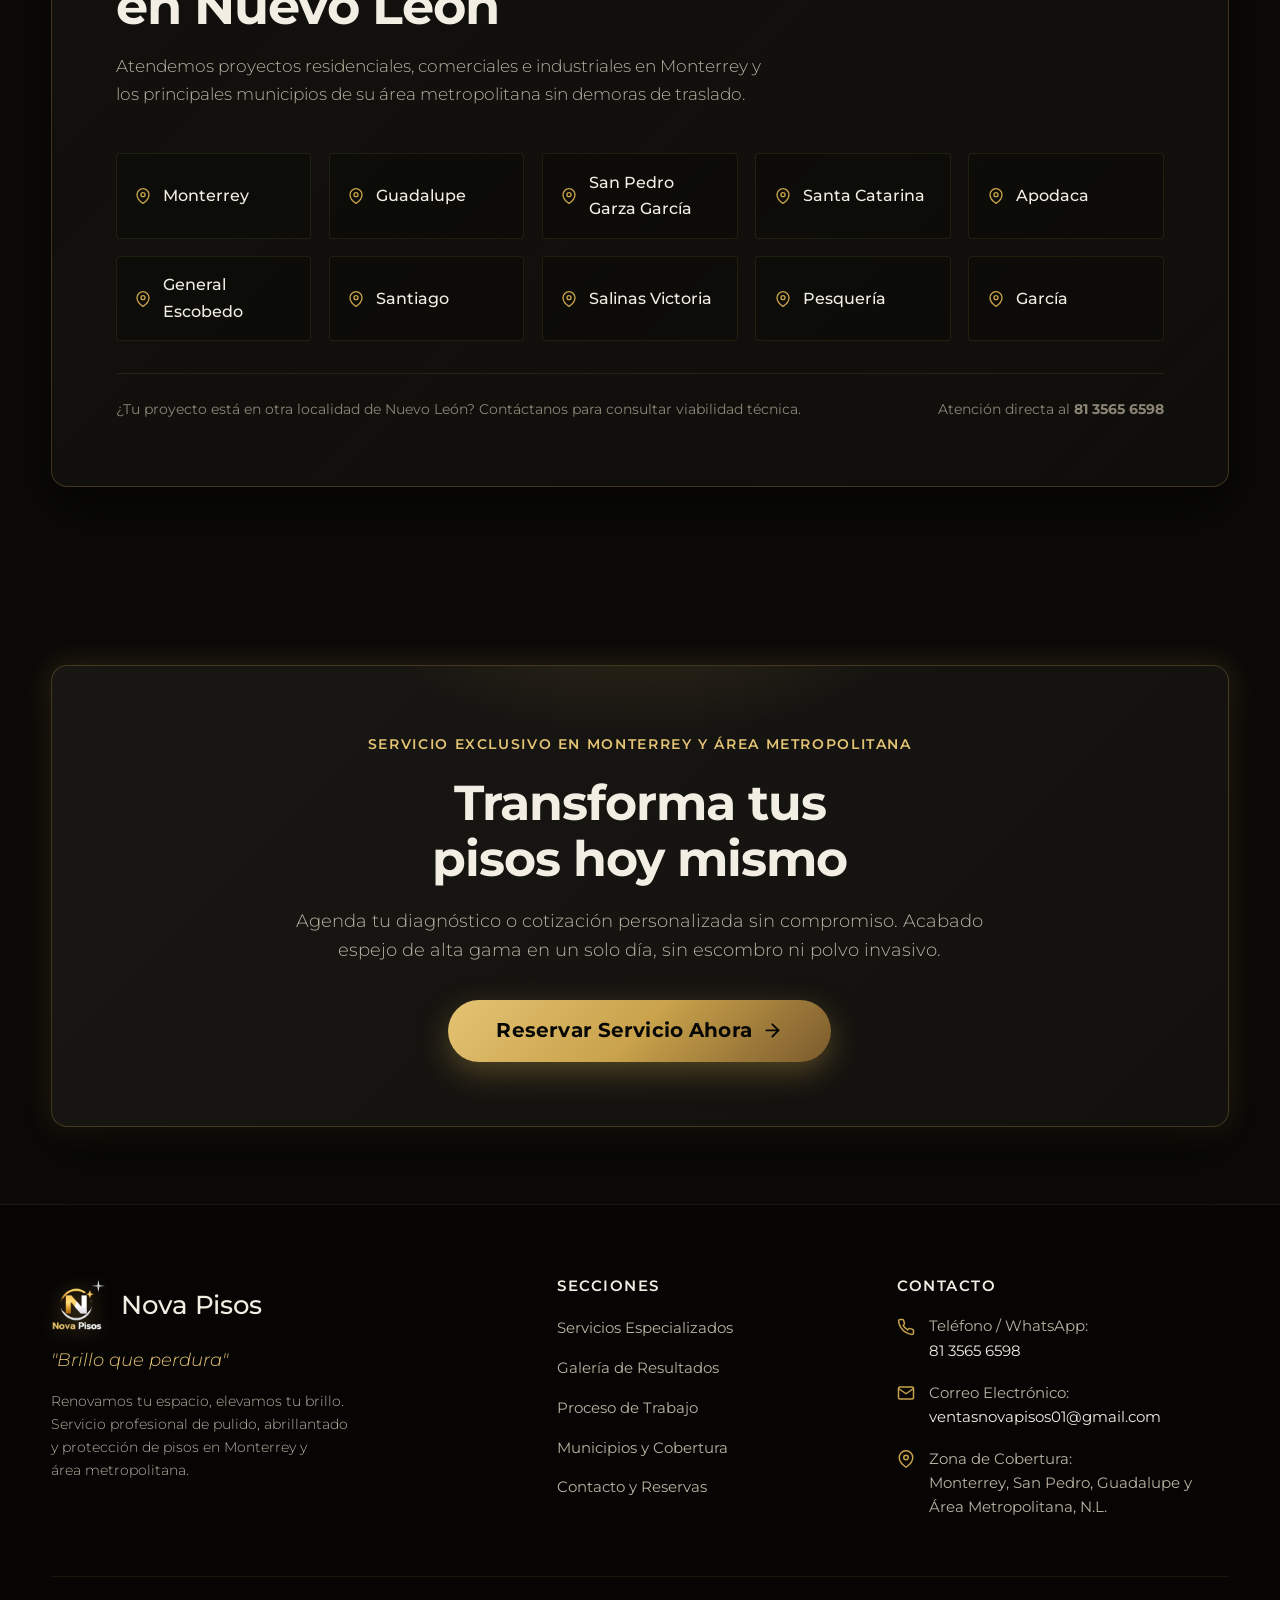
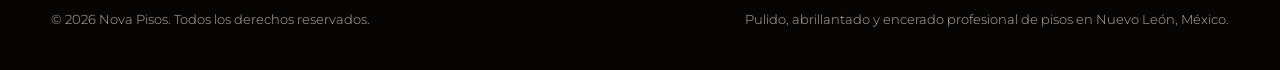
==== commit e8905775: "Fix mobile responsiveness: index.html (<10 min line, slider tags spacing, contact layout)" ====
--- a/index.html
+++ b/index.html
@@ -39,8 +39,8 @@
   <link href="https://fonts.googleapis.com/css2?family=Montserrat:ital,wght@0,300;0,400;0,500;0,600;0,700;0,800;0,900;1,400;1,600;1,700&display=swap" rel="stylesheet">
 
   <!-- Estilos Principales -->
-  <link rel="stylesheet" href="css/style.css?v=6.0">
-  <link rel="stylesheet" href="css/interactions.css?v=6.0">
+  <link rel="stylesheet" href="css/style.css?v=8.0">
+  <link rel="stylesheet" href="css/interactions.css?v=7.0">
   <link rel="preload" as="image" href="images/operador-comercial-uniforme.webp" type="image/webp">
 </head>
 <body>
@@ -1026,6 +1026,8 @@
       const comparisonSlider = document.getElementById('before-after-slider');
       const afterBox = document.getElementById('after-box');
       const sliderDivider = document.getElementById('slider-divider');
+      const tagBefore = comparisonSlider ? comparisonSlider.querySelector('.tag-before') : null;
+      const tagAfter = comparisonSlider ? comparisonSlider.querySelector('.tag-after') : null;
 
       if (comparisonSlider && afterBox && sliderDivider) {
         let isSliding = false;
@@ -1033,11 +1035,40 @@
         function updateSlider(clientX) {
           const rect = comparisonSlider.getBoundingClientRect();
           let percent = ((clientX - rect.left) / rect.width) * 100;
-          if (percent < 2) percent = 2;
-          if (percent > 98) percent = 98;
+          if (percent < 0) percent = 0;
+          if (percent > 100) percent = 100;
+
           afterBox.style.clipPath = `polygon(${percent}% 0, 100% 0, 100% 100%, ${percent}% 100%)`;
           sliderDivider.style.left = `${percent}%`;
           sliderDivider.querySelector('.divider-handle')?.setAttribute('aria-valuenow', Math.round(percent));
+
+          // Desvanecer la etiqueta ANTES al deslizar hacia la izquierda (revelando sección DESPUÉS)
+          if (tagBefore) {
+            if (percent <= 12) {
+              tagBefore.style.opacity = '0';
+              tagBefore.style.pointerEvents = 'none';
+            } else if (percent < 32) {
+              tagBefore.style.opacity = String((percent - 12) / 20);
+              tagBefore.style.pointerEvents = 'none';
+            } else {
+              tagBefore.style.opacity = '1';
+              tagBefore.style.pointerEvents = '';
+            }
+          }
+
+          // Desvanecer la etiqueta DESPUÉS al deslizar hacia la derecha (revelando sección ANTES)
+          if (tagAfter) {
+            if (percent >= 88) {
+              tagAfter.style.opacity = '0';
+              tagAfter.style.pointerEvents = 'none';
+            } else if (percent > 68) {
+              tagAfter.style.opacity = String((88 - percent) / 20);
+              tagAfter.style.pointerEvents = 'none';
+            } else {
+              tagAfter.style.opacity = '1';
+              tagAfter.style.pointerEvents = '';
+            }
+          }
         }
 
         comparisonSlider.addEventListener('pointerdown', function (e) {
--- a/css/style.css
+++ b/css/style.css
@@ -2120,8 +2120,26 @@
 }
 
 /* --------------------------------------------------------------------------
-   22. ESTILOS PÁGINA DEDICADA DE CONTACTO (/contactos/)
-   -------------------------------------------------------------------------- */
+.page-contactos .container {
+  width: 100%;
+  max-width: var(--container-max);
+  padding-left: 1.25rem;
+  padding-right: 1.5rem;
+  margin-left: auto;
+  margin-right: auto;
+  box-sizing: border-box;
+}
+
+.page-contactos .container-narrow {
+  width: 100%;
+  max-width: var(--container-narrow);
+  padding-left: 1.25rem;
+  padding-right: 1.5rem;
+  margin-left: auto;
+  margin-right: auto;
+  box-sizing: border-box;
+}
+
 .contact-page-hero {
   padding-top: calc(var(--header-height) + clamp(1.75rem, 4vw, 3.5rem));
   padding-bottom: clamp(1.5rem, 3vw, 2.5rem);
@@ -2332,64 +2350,82 @@
     grid-template-columns: 1fr;
     gap: 2rem;
     width: 100%;
-    margin-left: auto !important;
-    margin-right: auto !important;
+    margin-left: 0;
+    margin-right: 0;
   }
 
   .contact-info-cards {
     width: 100%;
     max-width: 580px;
-    margin-left: auto !important;
-    margin-right: auto !important;
+    margin-left: 0;
+    margin-right: auto;
   }
 
   .reservation-form-card {
     width: 100%;
     max-width: 580px;
-    margin-left: auto !important;
-    margin-right: auto !important;
+    margin-left: 0;
+    margin-right: auto;
   }
 
   .contact-channel-card {
     width: 100%;
-    margin-left: auto !important;
-    margin-right: auto !important;
+    margin-left: 0;
+    margin-right: auto;
     padding: 1.5rem 1.25rem;
     box-sizing: border-box;
   }
 }
 
 @media (max-width: 768px) {
+  .page-contactos .container,
+  .page-contactos .container-narrow {
+    padding-left: 0.85rem;
+    padding-right: 1.6rem;
+    width: 100%;
+    box-sizing: border-box;
+  }
+
   .contact-page-hero {
     padding-top: calc(var(--header-height) + 1.25rem);
     padding-bottom: 1.25rem;
+    text-align: left;
+  }
+
+  .contact-page-hero .section-tag {
+    justify-content: flex-start !important;
   }
 
   .contact-page-hero .section-title {
     font-size: clamp(1.75rem, 6.2vw, 2.3rem);
     line-height: 1.2;
     margin-bottom: 0.65rem;
+    text-align: left;
   }
 
   .contact-page-hero .section-subtitle {
     font-size: 0.94rem;
     line-height: 1.45;
+    text-align: left;
   }
 
   .contact-info-cards {
     gap: 1.15rem;
     width: 100%;
     max-width: 100%;
-    margin-left: auto !important;
-    margin-right: auto !important;
+    margin-left: 0;
+    margin-right: 0;
   }
 
   .contact-channel-card {
     width: 100%;
+    margin-left: 0;
+    margin-right: 0;
+    border: 1px solid var(--gold-border-subtle);
+    border-radius: var(--radius-md);
     padding: 1.35rem 1.15rem;
-    margin-left: auto !important;
-    margin-right: auto !important;
     box-sizing: border-box;
+    box-shadow: 0 4px 20px rgba(0, 0, 0, 0.4);
   }
 
   .channel-card-header {
@@ -2657,7 +2693,12 @@
   pointer-events: none;
 }
 
+.before-box {
+  z-index: 1;
+}
+
 .after-box {
+  z-index: 2;
   clip-path: polygon(50% 0, 100% 0, 100% 100%, 50% 100%);
   transition: clip-path 0.05s linear;
 }
@@ -2681,6 +2722,7 @@
   pointer-events: none;
   white-space: nowrap;
   max-width: 44%;
+  transition: opacity 0.2s cubic-bezier(0.16, 1, 0.3, 1), transform 0.2s ease;
 }
 
 .tag-before {
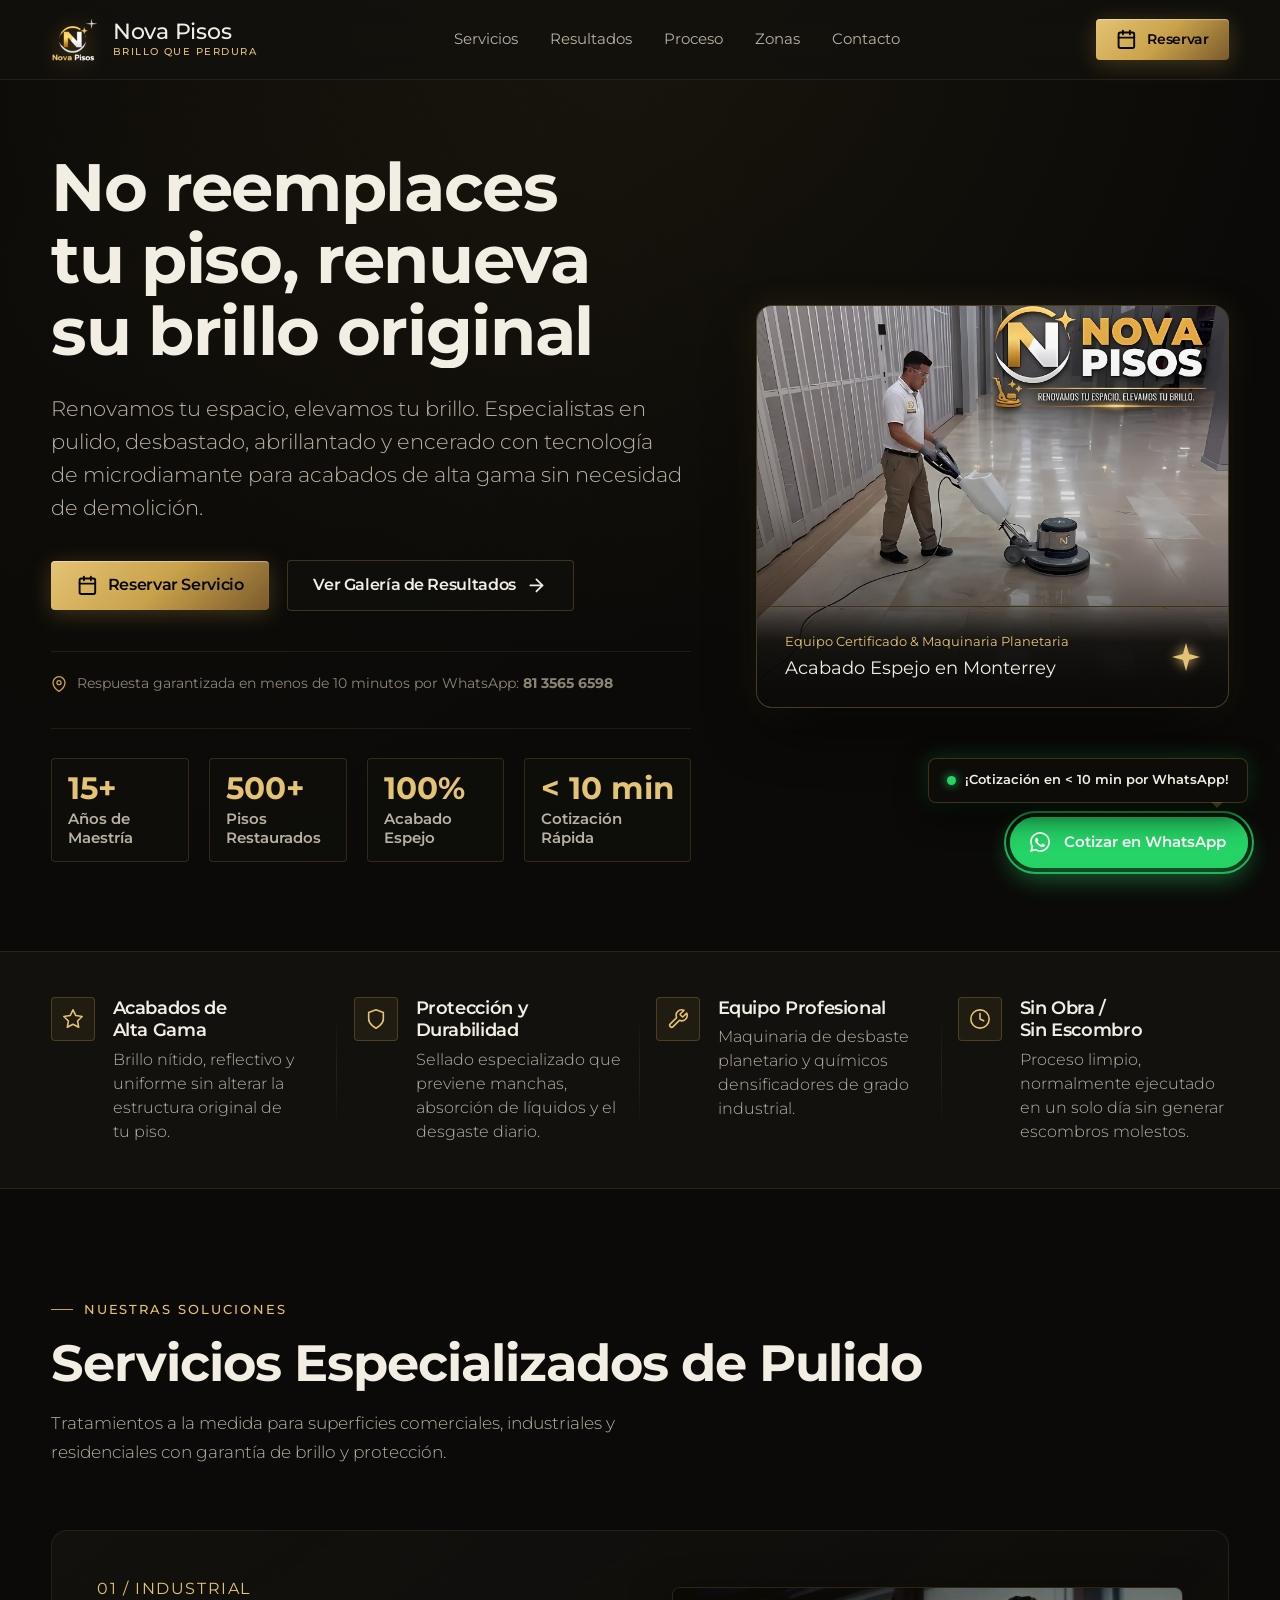
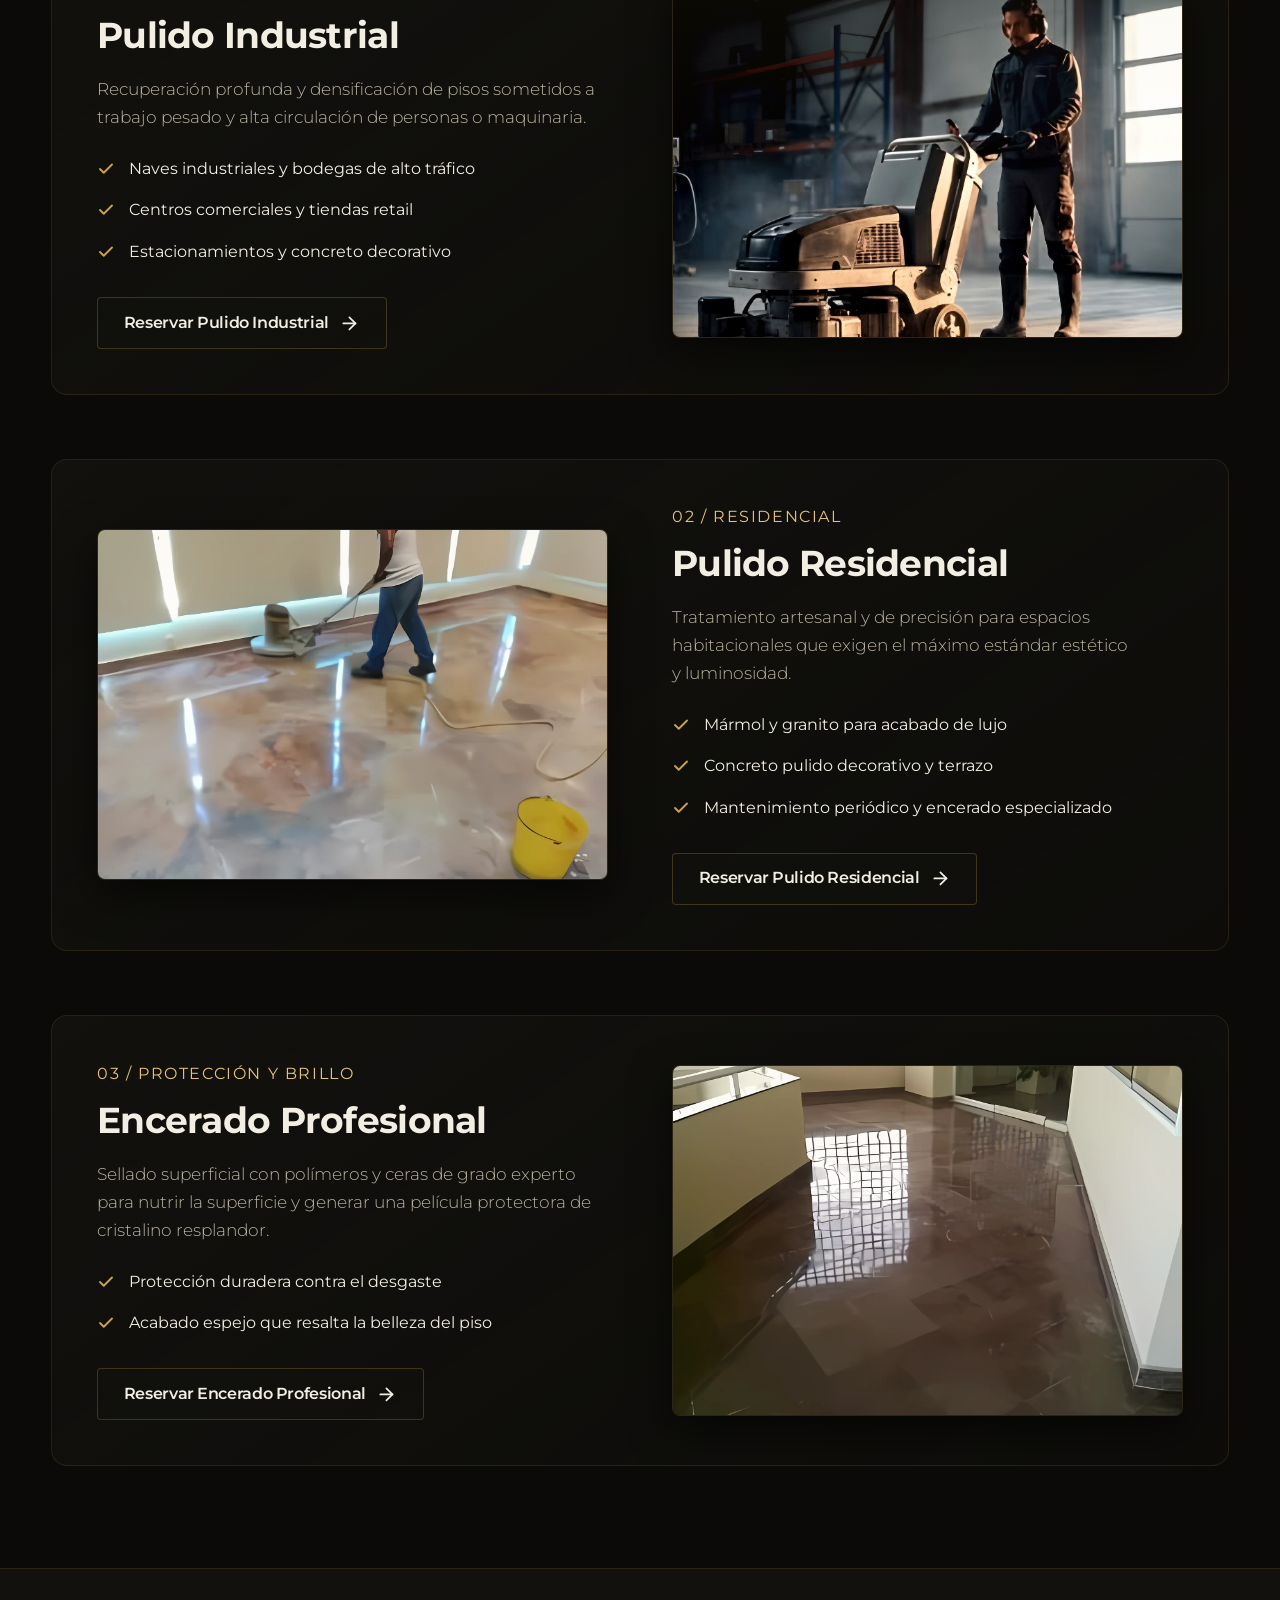
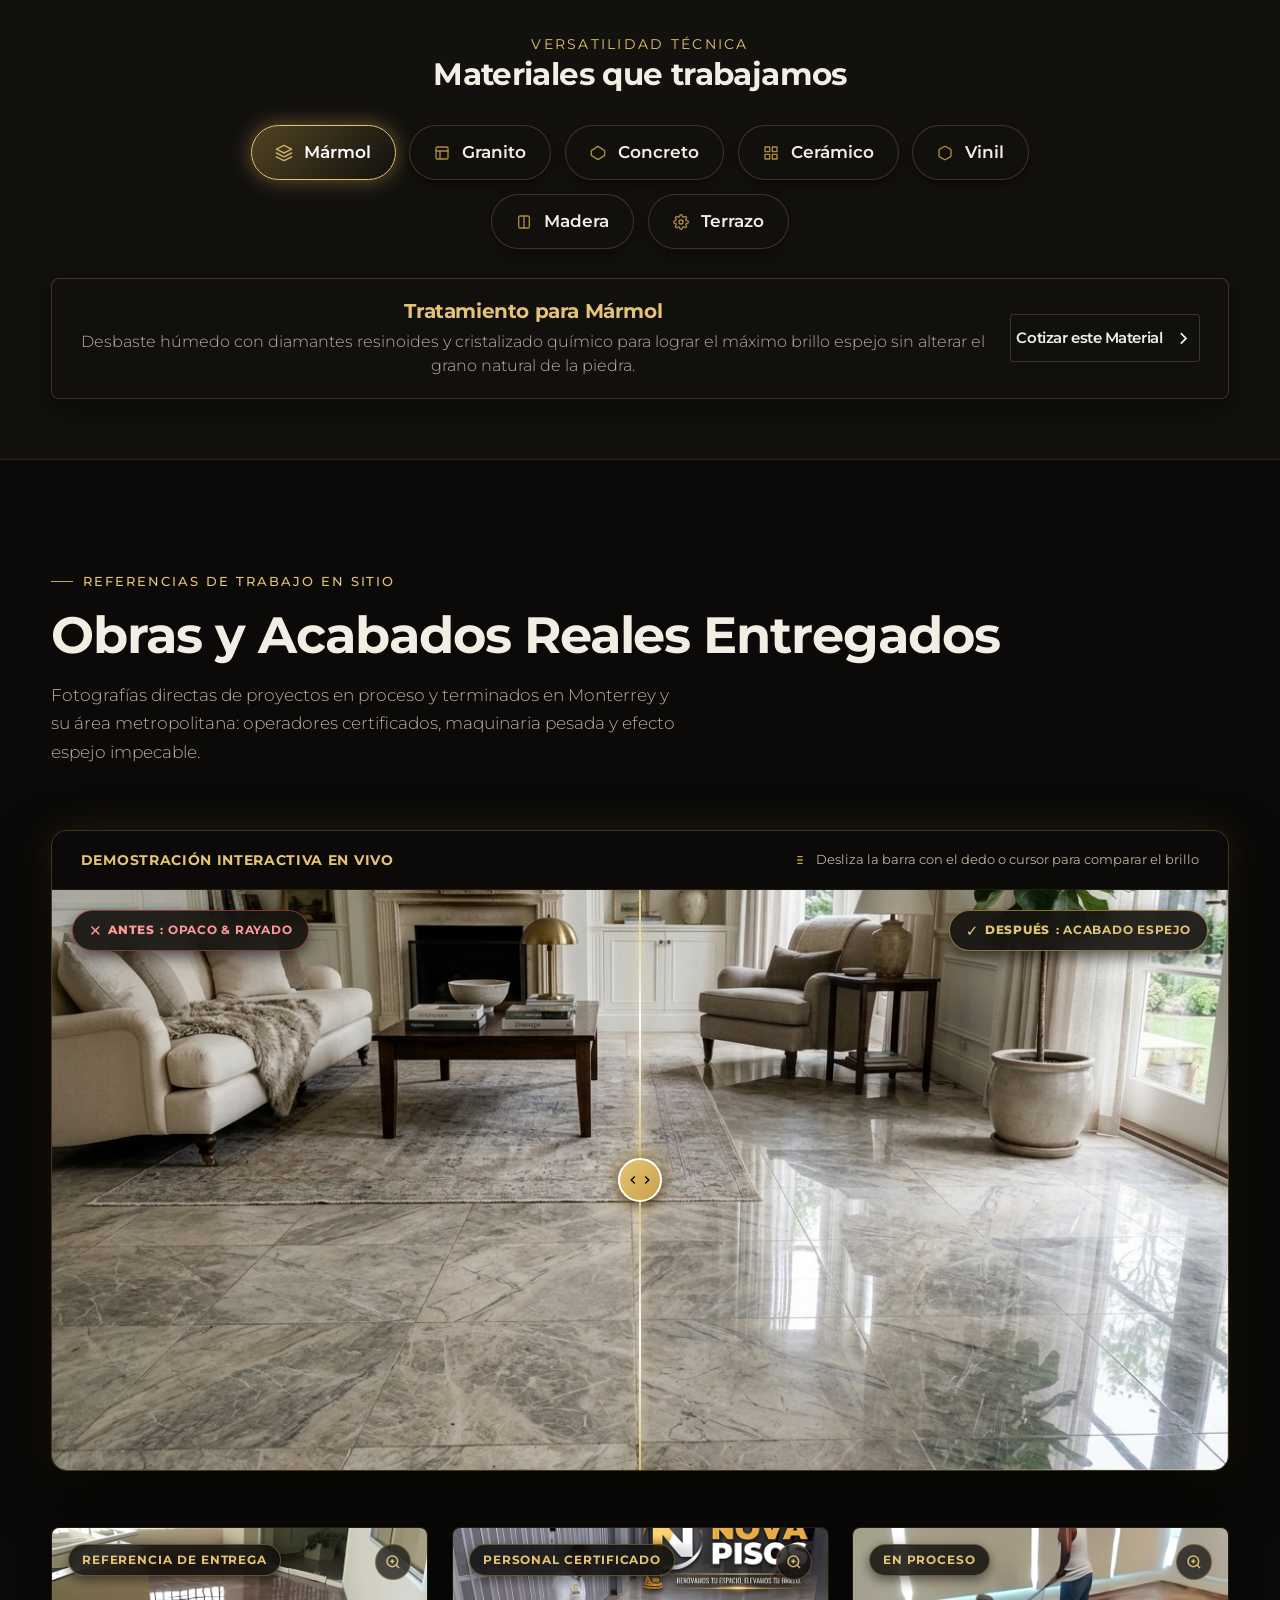
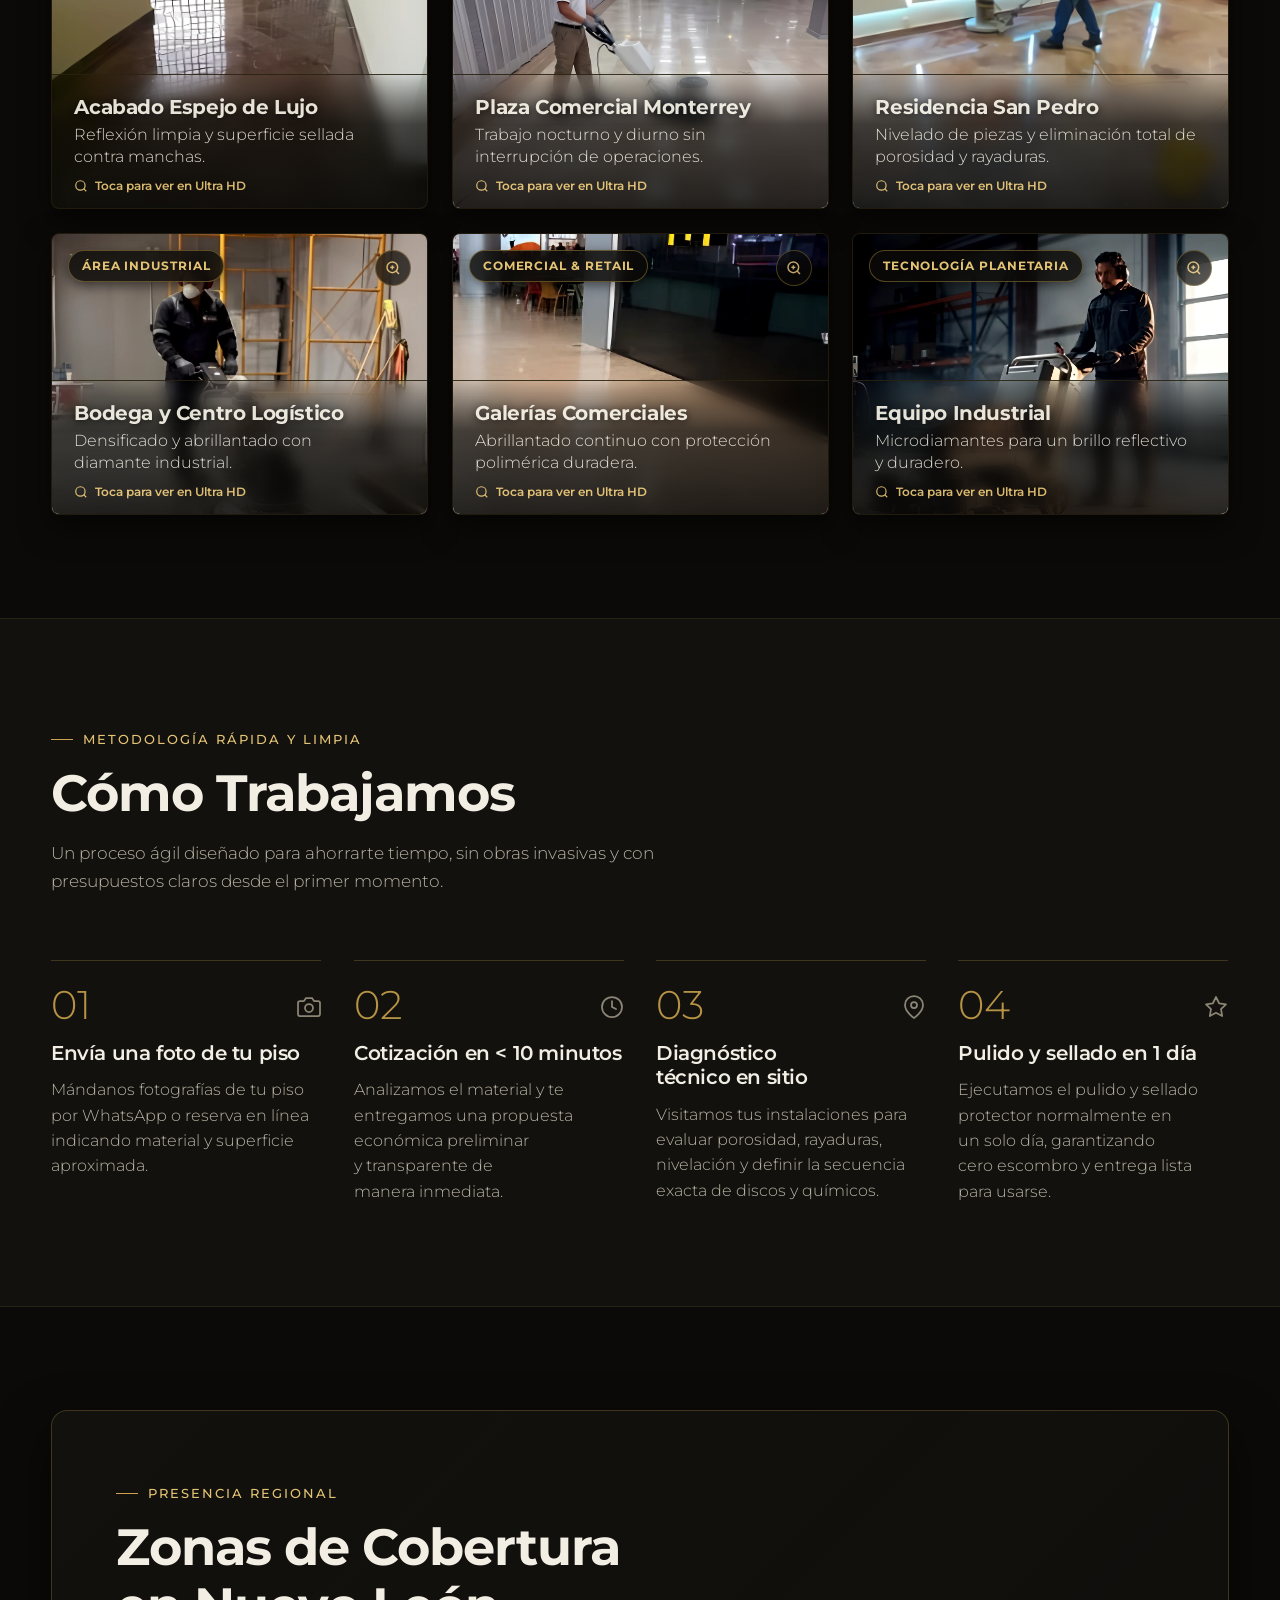
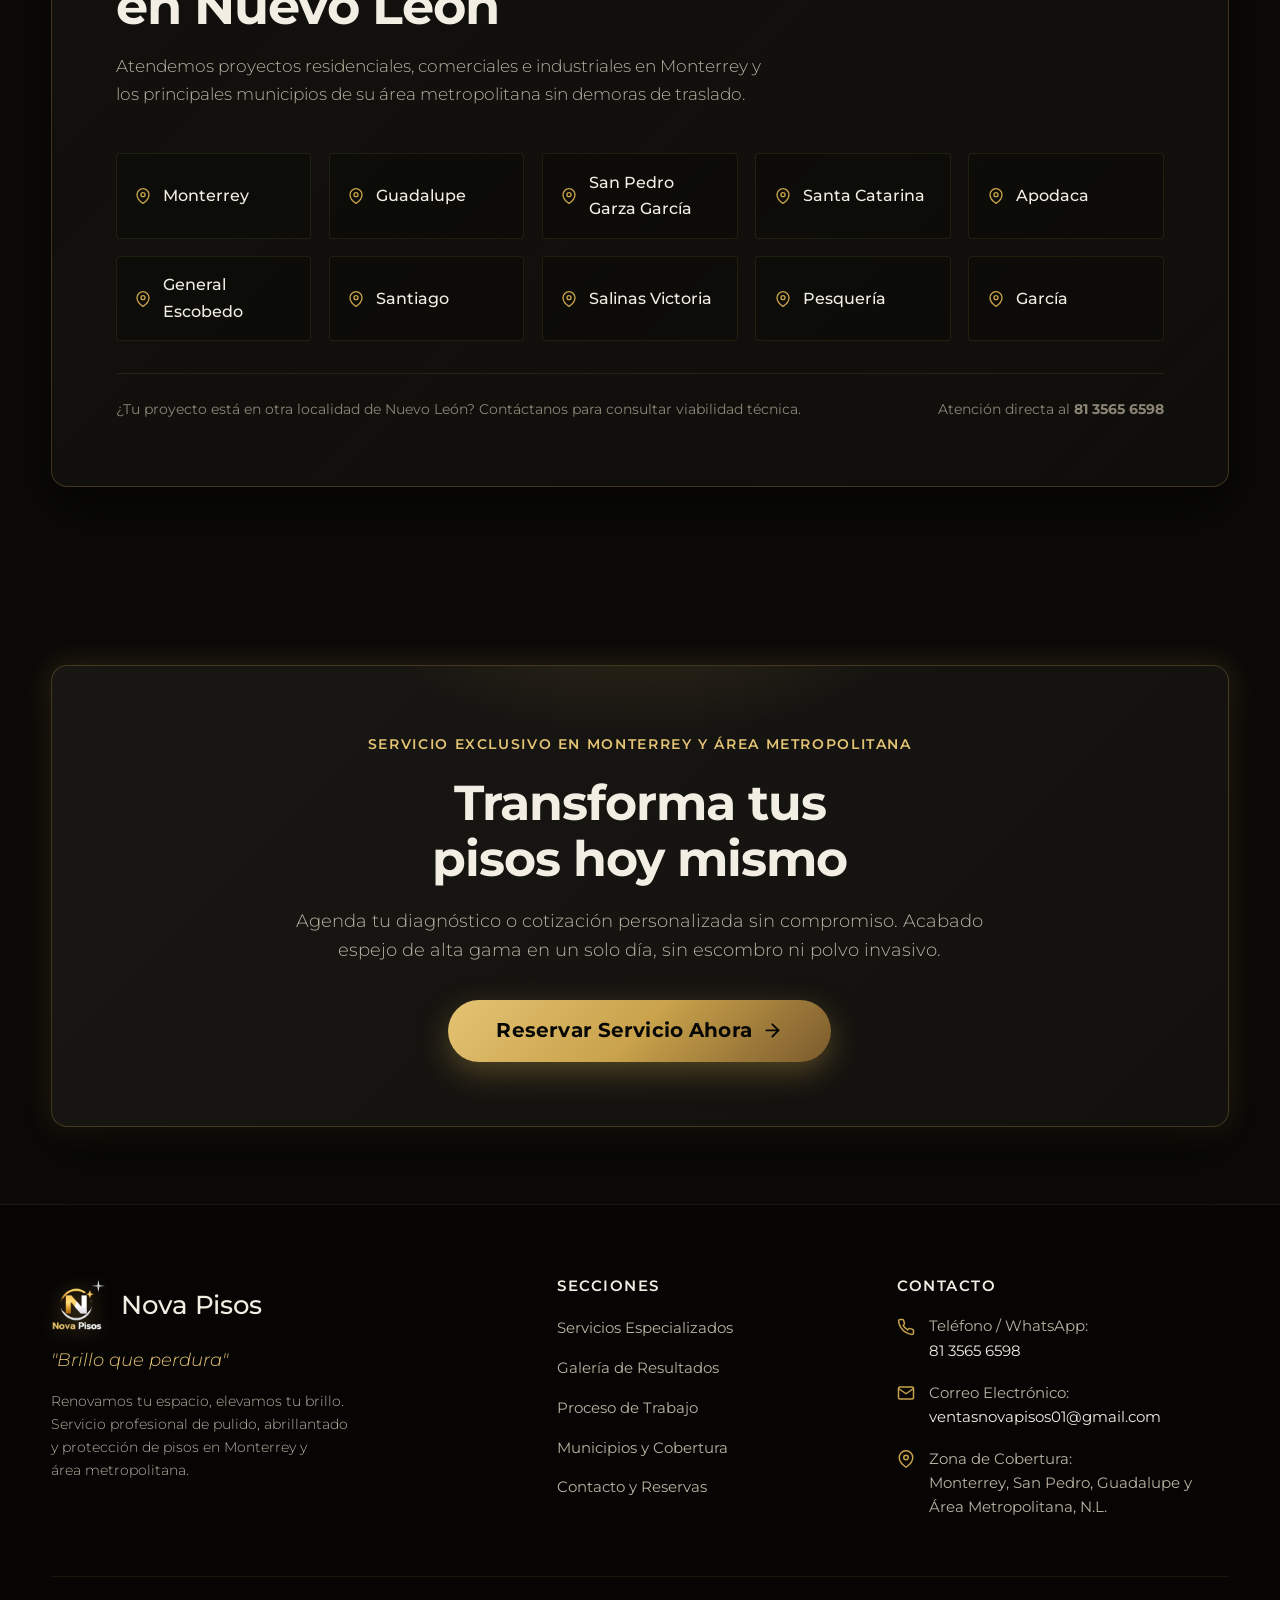
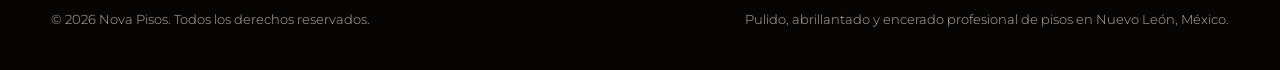
==== commit 7ae0e317: "Fix mobile responsiveness: index.html (<10 min line, slider tags spacing, contact layout)" ====
--- a/index.html
+++ b/index.html
@@ -1,4 +1,4 @@
-<!DOCTYPE html>
+﻿<!DOCTYPE html>
 <html lang="es">
 <head>
   <meta charset="UTF-8">
@@ -39,7 +39,7 @@
   <link href="https://fonts.googleapis.com/css2?family=Montserrat:ital,wght@0,300;0,400;0,500;0,600;0,700;0,800;0,900;1,400;1,600;1,700&display=swap" rel="stylesheet">
 
   <!-- Estilos Principales -->
-  <link rel="stylesheet" href="css/style.css?v=8.0">
+  <link rel="stylesheet" href="css/style.css?v=9.0">
   <link rel="stylesheet" href="css/interactions.css?v=7.0">
   <link rel="preload" as="image" href="images/operador-comercial-uniforme.webp" type="image/webp">
 </head>
@@ -506,7 +506,6 @@
         <div class="interactive-comparison-card reveal-init reveal-scale" id="comparador-interactivo">
           <div class="comparison-top-bar">
             <div class="comparison-badge">
-              <span class="pulsing-dot"></span>
               <span>Demostración Interactiva en Vivo</span>
             </div>
             <div class="comparison-instructions">
--- a/css/style.css
+++ b/css/style.css
@@ -2294,6 +2294,12 @@
   transition: border-color var(--transition-fast), box-shadow var(--transition-fast);
 }
 
+.form-select {
+  text-overflow: ellipsis;
+  white-space: nowrap;
+  overflow: hidden;
+}
+
 .form-input:focus,
 .form-select:focus,
 .form-textarea:focus {
@@ -2302,6 +2308,80 @@
   box-shadow: 0 0 0 3px rgba(201, 162, 75, 0.18);
 }
 
+/* Custom Select Wrapper con puntos suspensivos (ellipsis) garantizados */
+.form-select-wrapper {
+  position: relative;
+  width: 100%;
+  display: block;
+}
+
+.form-select-wrapper select.form-select {
+  position: absolute;
+  inset: 0;
+  width: 100%;
+  height: 100%;
+  opacity: 0;
+  z-index: 2;
+  cursor: pointer;
+  -webkit-appearance: none;
+  appearance: none;
+  font-size: 16px;
+}
+
+.form-select-wrapper .form-select-display {
+  display: block;
+  width: 100%;
+  padding: 0.95rem 2.6rem 0.95rem 1.15rem;
+  background: var(--bg-base);
+  border: 1px solid var(--gold-border-subtle);
+  border-radius: var(--radius-sm);
+  color: var(--text-primary);
+  font-family: inherit;
+  font-size: 1rem;
+  line-height: 1.35;
+  white-space: nowrap;
+  overflow: hidden;
+  text-overflow: ellipsis;
+  box-sizing: border-box;
+  pointer-events: none;
+  user-select: none;
+  transition: border-color var(--transition-fast), box-shadow var(--transition-fast);
+}
+
+.form-select-wrapper:hover .form-select-display {
+  border-color: var(--gold-border);
+}
+
+.form-select-wrapper select.form-select:focus ~ .form-select-display {
+  border-color: var(--gold-light);
+  box-shadow: 0 0 0 3px rgba(201, 162, 75, 0.18);
+}
+
+.form-select-wrapper .form-select-arrow {
+  position: absolute;
+  right: 1.15rem;
+  top: 50%;
+  transform: translateY(-50%);
+  pointer-events: none;
+  color: var(--gold-light);
+  display: flex;
+  align-items: center;
+  justify-content: center;
+  z-index: 1;
+}
+
+.form-select-wrapper .form-select-arrow svg {
+  width: 16px;
+  height: 16px;
+  stroke: var(--gold-light);
+  transition: transform var(--transition-fast);
+}
+
+.form-select-wrapper select.form-select:focus ~ .form-select-arrow svg {
+  transform: rotate(180deg);
+  stroke: var(--gold-primary);
+}
+
 .form-textarea {
   resize: vertical;
   min-height: 90px;
@@ -2314,14 +2394,26 @@
 }
 
 .form-submit-btn {
+  display: flex;
   width: 100%;
-  padding: 1.15rem 1.85rem;
-  font-size: 1.1rem;
-  font-weight: 700;
+  max-width: 310px;
+  margin: 0.85rem auto 0;
+  padding: 0.78rem 1.35rem;
+  font-size: 0.94rem;
+  font-weight: 600;
   line-height: 1.2;
   justify-content: center;
-  margin-top: 0.65rem;
+  align-items: center;
+  gap: 0.55rem;
   white-space: nowrap;
+  border-radius: var(--radius-md);
+  box-shadow: 0 4px 18px rgba(201, 162, 75, 0.28);
+}
+
+.form-submit-btn svg {
+  width: 18px;
+  height: 18px;
+  flex-shrink: 0;
 }
 
 .form-footnote {
@@ -2478,12 +2570,31 @@
     height: 1.15rem;
     flex-shrink: 0;
   }
+
+  .form-submit-btn {
+    padding: 0.72rem 1.15rem;
+    font-size: 0.90rem;
+    max-width: 295px;
+    gap: 0.45rem;
+  }
+
+  .form-submit-btn svg {
+    width: 16px;
+    height: 16px;
+  }
 }
 
 @media (max-width: 360px) {
   .contact-channel-card .btn {
     padding: 0.85rem 0.85rem;
     font-size: 0.88rem;
+    gap: 0.4rem;
+  }
+
+  .form-submit-btn {
+    padding: 0.68rem 0.95rem;
+    font-size: 0.85rem;
+    max-width: 270px;
     gap: 0.4rem;
   }
 }
